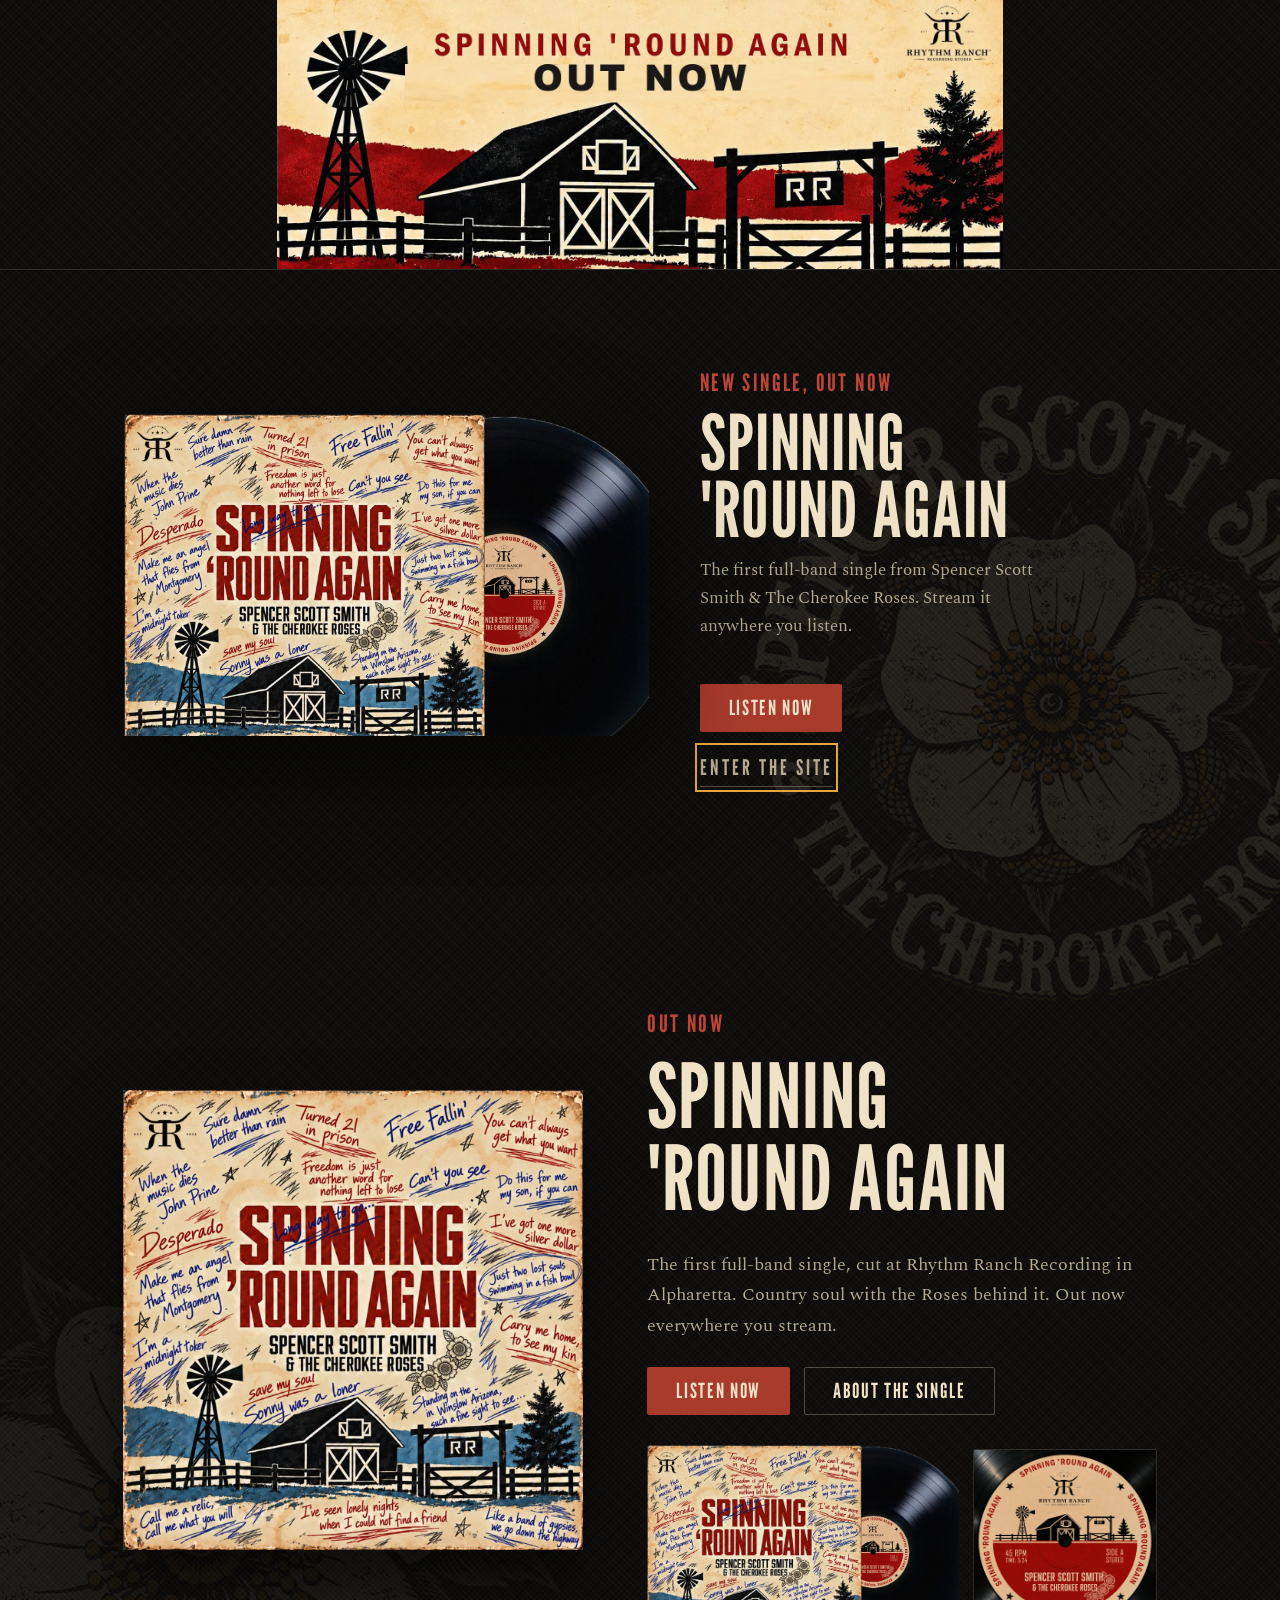
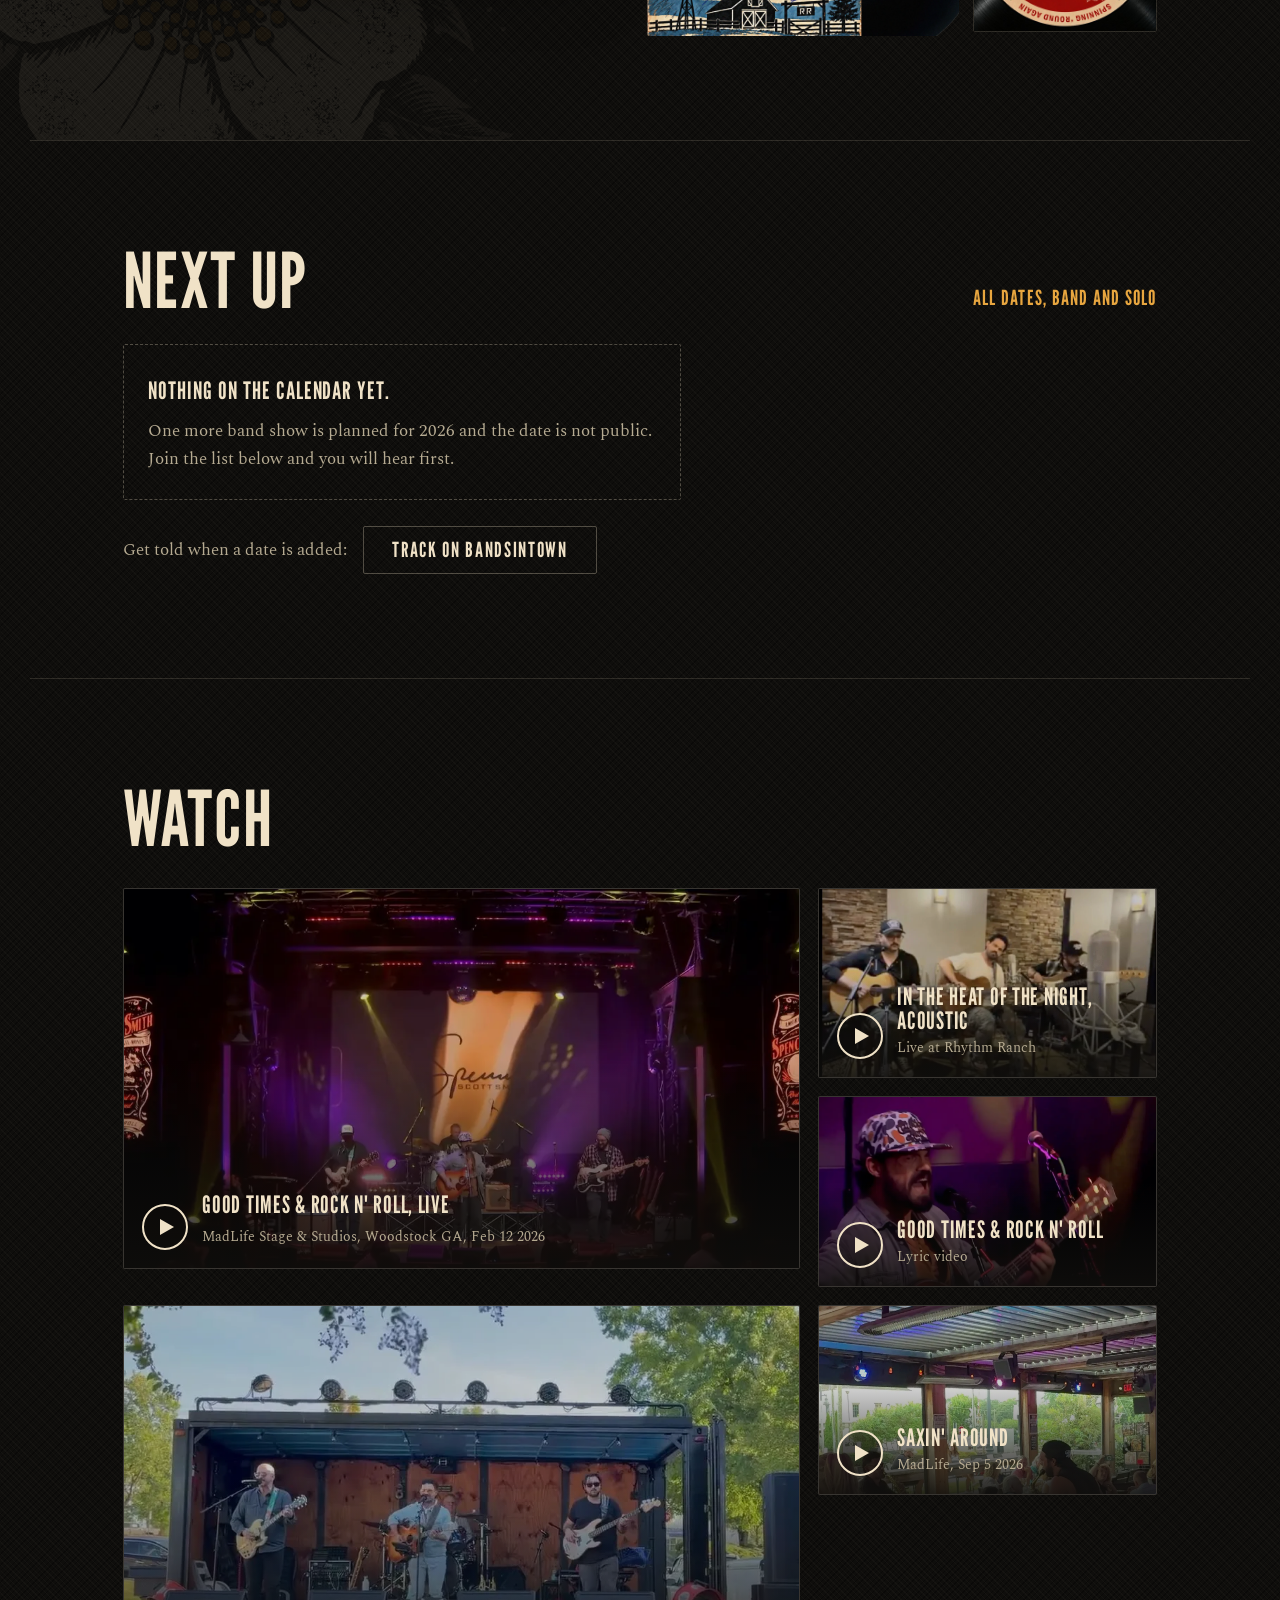
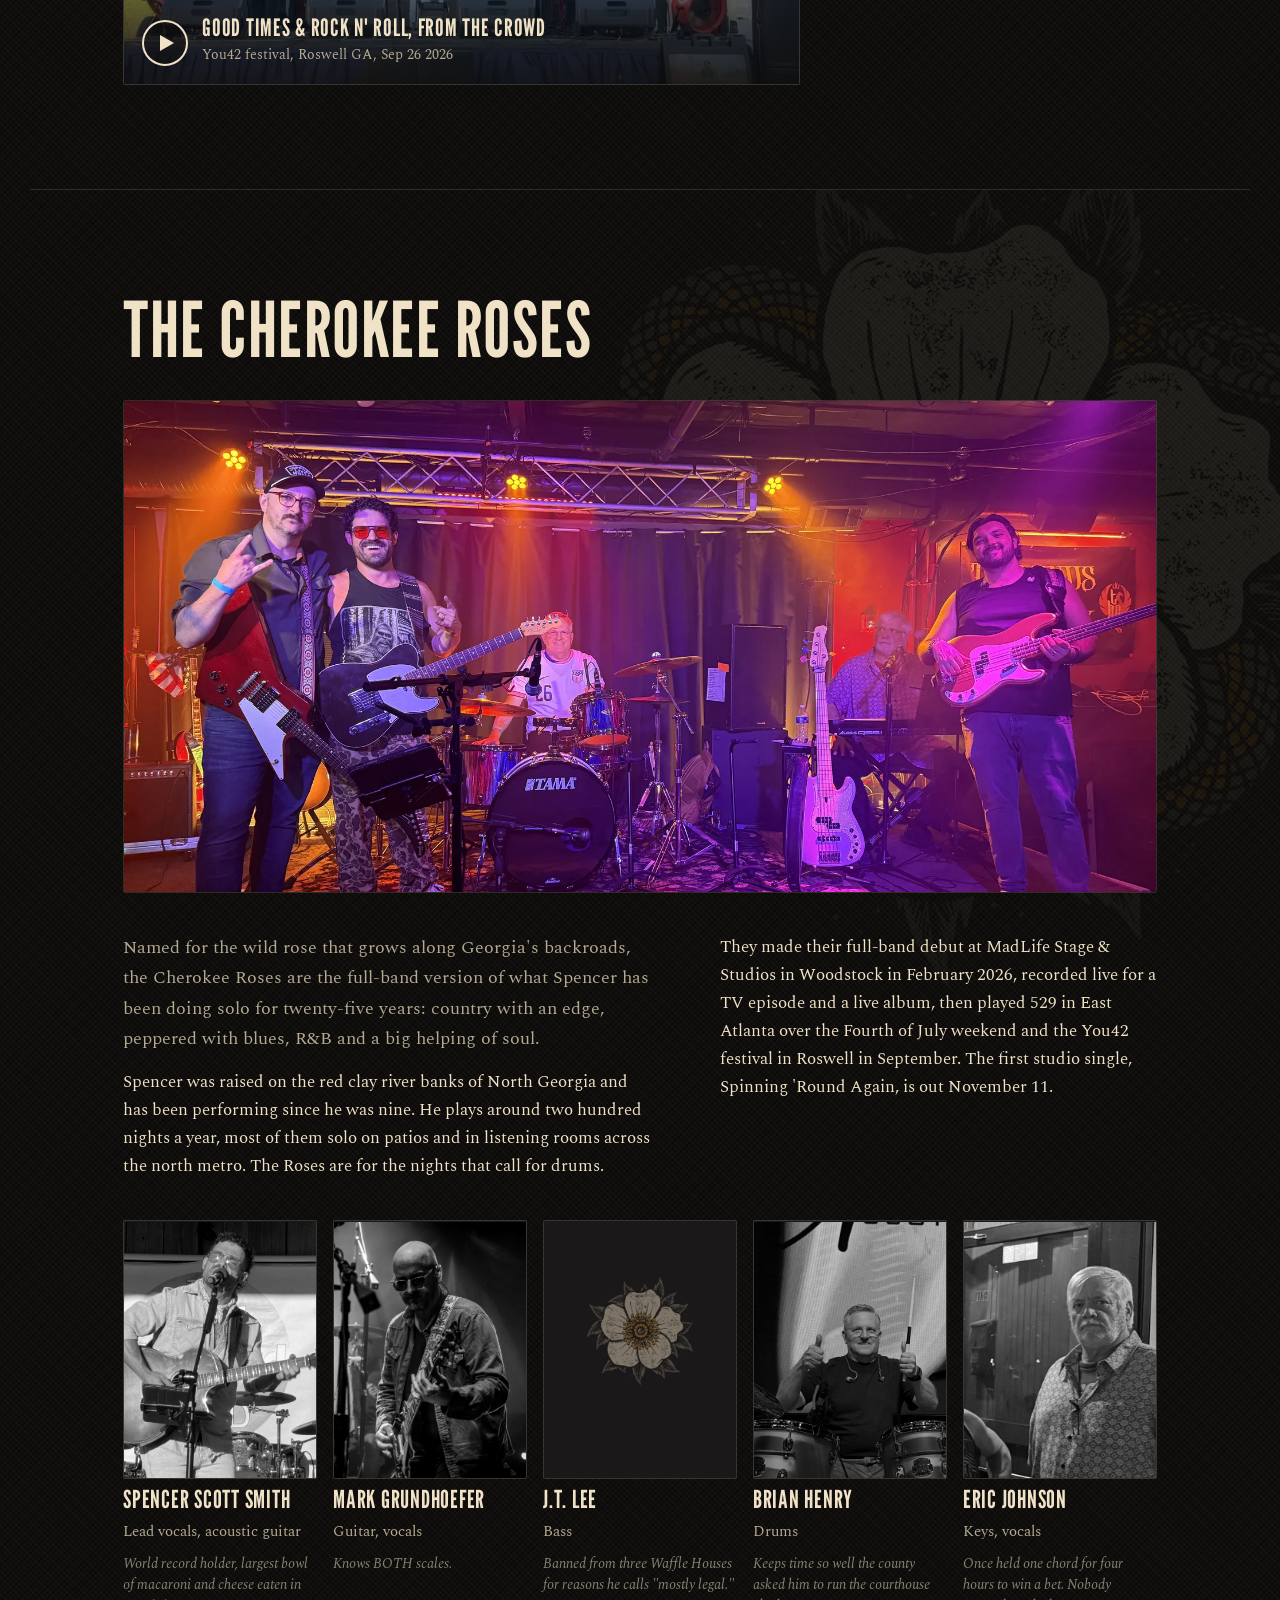
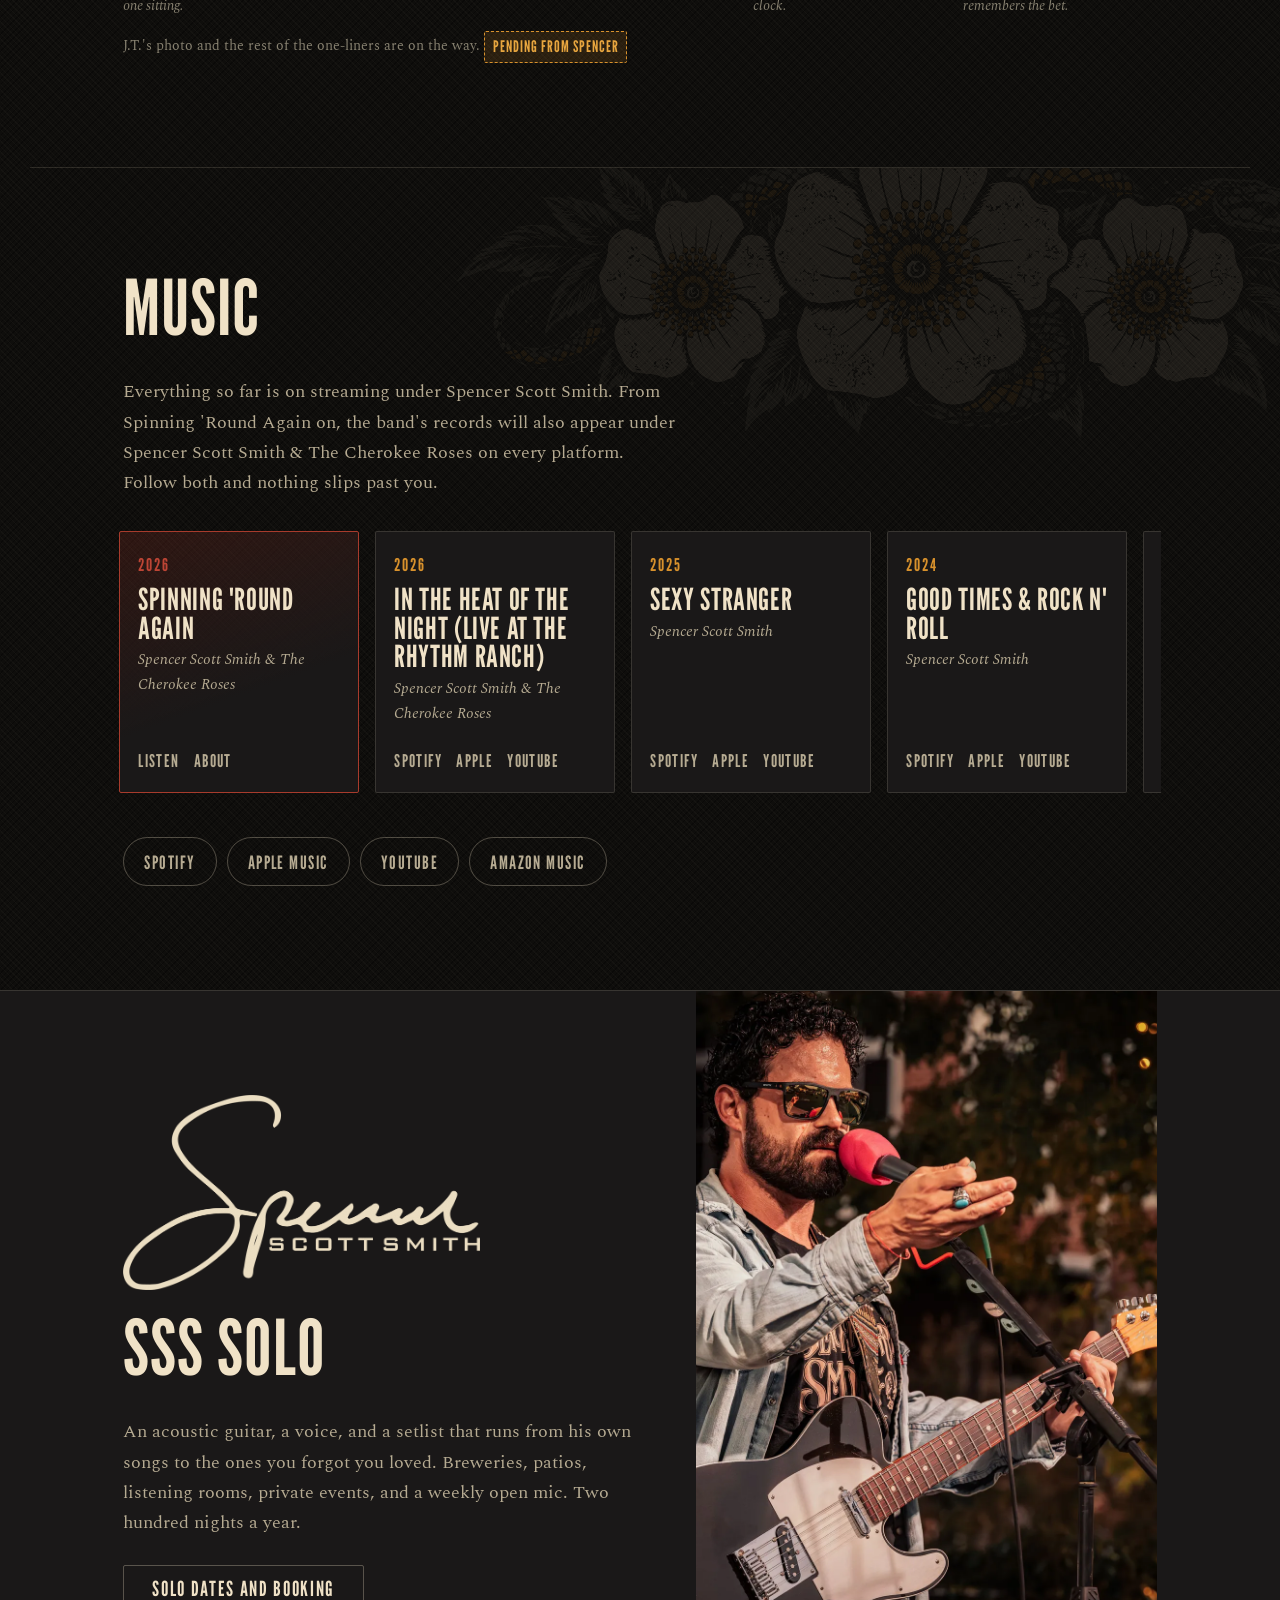
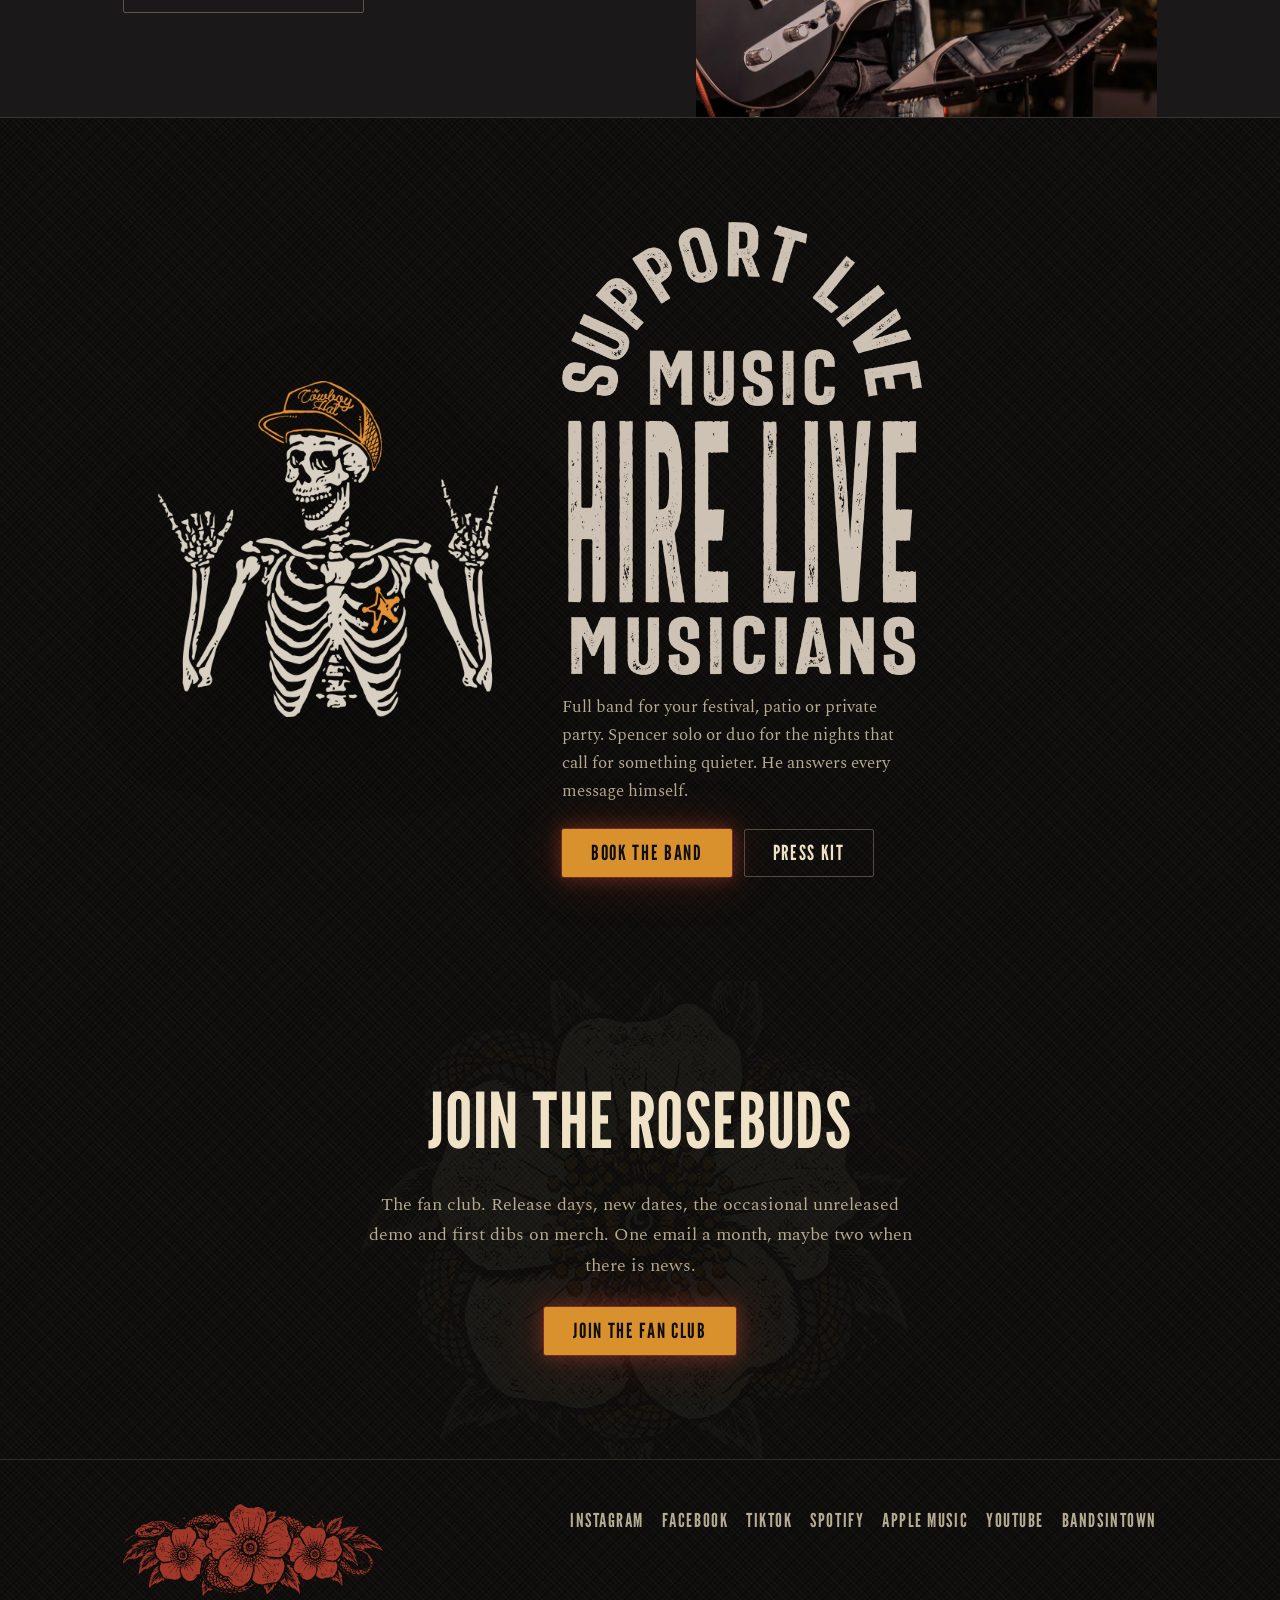
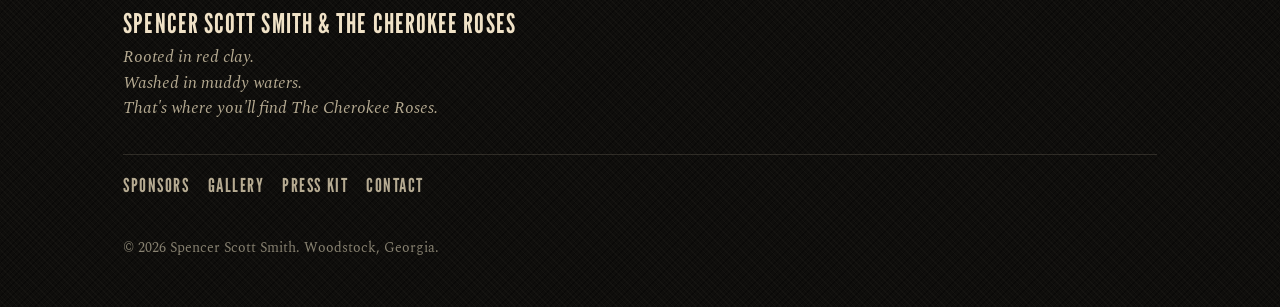
==== index.html @ da5a69d8 "Footer: tagline no longer wraps mid-phrase; red snake cluster graphic (gold version kept alongside)" ====
<!DOCTYPE html>
<html lang="en">
<head>
<meta charset="utf-8">
<meta name="viewport" content="width=device-width, initial-scale=1">
<title>Spencer Scott Smith &amp; The Cherokee Roses | Woodstock, Georgia Americana band</title>
<meta name="description" content="Spencer Scott Smith & The Cherokee Roses: original Americana, country and rock n' roll out of Woodstock, Georgia. New single Spinning 'Round Again out November 11, 2026. Shows, music, band, booking.">
<link rel="canonical" href="https://spencerscottsmith.com/">
<meta property="og:type" content="website">
<meta property="og:title" content="Spencer Scott Smith & The Cherokee Roses">
<meta property="og:description" content="Rooted in red clay. Washed in muddy waters. That's where you'll find The Cherokee Roses. New single Spinning 'Round Again out November 11.">
<meta property="og:url" content="https://spencerscottsmith.com/">
<meta property="og:image" content="https://spencerscottsmith.com/assets/img/releases/og-spinning-round-again.jpg">
<meta name="twitter:card" content="summary_large_image">
<link rel="icon" href="/assets/img/brand/favicon-32.png?v=20261106a" sizes="32x32">
<link rel="apple-touch-icon" href="/assets/img/brand/apple-touch-icon.png?v=20261106a">
<link rel="preconnect" href="https://fonts.googleapis.com">
<link rel="preconnect" href="https://fonts.gstatic.com" crossorigin>
<link href="https://fonts.googleapis.com/css2?family=League+Gothic&family=Spectral:ital,wght@0,400;0,500;0,600;1,400;1,500&display=swap" rel="stylesheet">
<link rel="preload" as="image" href="/assets/img/brand/logotype.svg?v=20261106a">
<link rel="stylesheet" href="/assets/css/site.css?v=20261106a">
<script>
/* Splash shows once per session. Skip it for deep links, for ?nosplash, and for repeat views. */
(function(){try{var h=location.hash,q=location.search;if(h||/nosplash/.test(q)||sessionStorage.getItem('sss-splash')){document.documentElement.classList.add('no-splash')}else{document.documentElement.classList.add('splash-on')}}catch(e){document.documentElement.classList.add('no-splash')}})();
</script>
<script type="application/ld+json">
{
  "@context": "https://schema.org",
  "@type": "MusicGroup",
  "name": "Spencer Scott Smith & The Cherokee Roses",
  "alternateName": "The Cherokee Roses",
  "url": "https://spencerscottsmith.com/",
  "image": "https://spencerscottsmith.com/assets/img/photos/band-stage.jpg",
  "logo": "https://spencerscottsmith.com/assets/img/brand/badge.svg",
  "genre": ["Americana", "Country", "Rock"],
  "foundingLocation": { "@type": "Place", "name": "Woodstock, Georgia" },
  "member": [
    { "@type": "Person", "name": "Spencer Scott Smith", "roleName": "Lead vocals, guitar" },
    { "@type": "Person", "name": "Mark Grundhoefer", "roleName": "Guitar" },
    { "@type": "Person", "name": "J.T. Lee", "roleName": "Bass" },
    { "@type": "Person", "name": "Brian Henry", "roleName": "Drums" },
    { "@type": "Person", "name": "Eric Johnson", "roleName": "Keys, vocals" }
  ],
  "sameAs": [
    "https://open.spotify.com/artist/5Wp9gpcf5KGO6pVcpgvgLW",
    "https://music.apple.com/us/artist/spencer-scott-smith/1671007034",
    "https://www.youtube.com/@spencerscottsmithmusic",
    "https://www.instagram.com/spencerscottsmith_music/",
    "https://www.facebook.com/spencerscottsmithmusic",
    "https://www.tiktok.com/@spencerscottsmith",
    "https://www.bandsintown.com/a/15673501-spencer-scott-smith"
  ]
}
</script>
</head>
<body>
<a class="skip" href="#main">Skip to content</a>

<div id="splash" role="dialog" aria-modal="true" aria-labelledby="splash-title">
  <picture class="presave-only">
    <source srcset="/assets/img/releases/spinning-round-again-banner.webp" type="image/webp">
    <img class="top" src="/assets/img/releases/spinning-round-again-banner.jpg" alt="Spinning 'Round Again. Pre-save, out 11.11." width="1702" height="630" fetchpriority="high">
  </picture>
  <picture class="released-only">
    <source srcset="/assets/img/releases/spinning-round-again-banner-out.webp" type="image/webp">
    <img class="top" src="/assets/img/releases/spinning-round-again-banner-out.jpg" alt="Spinning 'Round Again. Out now." width="1702" height="630" loading="lazy">
  </picture>
  <div class="in">
    <div class="cover">
      <picture><source srcset="/assets/img/releases/sleeve-record.webp" type="image/webp"><img src="/assets/img/releases/sleeve-record.png" alt="The Spinning 'Round Again sleeve with the 45 sliding out of it" width="1200" height="736" fetchpriority="high"></picture>
    </div>
    <div>
      <div class="when" data-when>New single, out November 11</div>
      <h1 id="splash-title">Spinning 'Round Again</h1>
      <p>The first full-band single from Spencer Scott Smith &amp; The Cherokee Roses. <span class="presave-only">Pre-save it and it lands in your library the morning it drops.</span><span class="released-only">Stream it anywhere you listen.</span></p>
      <div class="count num" data-count aria-live="polite"></div>
      <div class="ctas">
        <a class="btn btn-brick" data-presave href="https://distrokid.com/hyperfollow/spencerscottsmith/spinning-round-again" target="_blank" rel="noopener">Pre-save the single</a>
      </div>
      <button class="enter" type="button" data-enter>Enter the site</button>
    </div>
  </div>
</div>

<div class="edge t" aria-hidden="true"></div><div class="edge b" aria-hidden="true"></div><div class="edge l" aria-hidden="true"></div><div class="edge r" aria-hidden="true"></div>

<nav class="nav" id="nav" aria-label="Main">
  <a class="brand" href="/"><img src="/assets/img/brand/badge.png?v=20261106a" alt="" width="1281" height="1274"><span>SSS &amp; The Cherokee Roses</span></a>
  <div class="links" id="menu">
    <ul>
      <li><a href="/#single">Single</a></li>
      <li><a href="/shows.html">Shows</a></li>
      <li><a href="/#roses">The Roses</a></li>
      <li><a href="/#music">Music</a></li>
      <li><a href="/gallery.html">Gallery</a></li>
      <li><a href="/solo.html">SSS Solo</a></li>
      <li><a href="/epk.html">Press kit</a></li>
    </ul>
    <a class="btn btn-primary book" href="/contact.html">Book the band</a>
  </div>
  <button class="menu-btn" aria-expanded="false" aria-controls="menu">Menu</button>
</nav>

<main id="main">
<div id="nav-sentinel" style="position:absolute;top:0;height:1px;width:1px"></div>

<header class="hero">
  <div class="media" aria-hidden="true">
    <video muted loop playsinline autoplay preload="metadata" poster="/assets/img/live/hero-poster.jpg">
      <source src="/assets/video/hero-loop.webm" type="video/webm">
      <source src="/assets/video/hero-loop.mp4" type="video/mp4">
    </video>
    <picture>
      <source srcset="/assets/img/live/hero-poster.webp" type="image/webp">
      <img src="/assets/img/live/hero-poster.jpg" alt="" width="1280" height="602" style="position:absolute;inset:0;z-index:-1">
    </picture>
  </div>
  <div class="scrim"></div>
  <div class="wrap">
    <h1 class="in d1"><img src="/assets/img/brand/logotype.svg?v=20261106a" alt="Spencer Scott Smith & The Cherokee Roses" width="1280" height="712" fetchpriority="high"></h1>
    <p class="tag in d2">Rooted in red clay.<br>Washed in muddy waters.<br>That's where you'll find The Cherokee Roses.</p>
    <div class="ctas in d3">
      <a class="btn btn-primary" href="/spinning-round-again.html"><span class="presave-only">Spinning 'Round Again, out Nov 11</span><span class="released-only">Spinning 'Round Again, out now</span></a>
      <a class="btn btn-ghost on-photo" href="/shows.html">Shows</a>
    </div>
  </div>
</header>

<section id="single">
  <div class="wrap release">
    <div class="art">
      <picture><source srcset="/assets/img/releases/spinning-round-again.webp" type="image/webp"><img src="/assets/img/releases/spinning-round-again.jpg" alt="Spinning 'Round Again single cover: the title in red block letters over handwritten lyric fragments, a barn, a windmill and a ranch gate marked RR" width="1200" height="1200" loading="lazy"></picture>
    </div>
    <div>
      <div class="when"><span class="presave-only">Out Wednesday, November 11, 2026</span><span class="released-only">Out now</span></div>
      <h2>Spinning 'Round Again</h2>
      <p class="lede">The first full-band single, cut at Rhythm Ranch Recording in Alpharetta. Country soul with the Roses behind it. <span class="presave-only">Pre-save it and it lands in your library the morning it drops.</span><span class="released-only">Out now everywhere you stream.</span></p>
      <div class="ctas">
        <a class="btn btn-brick" data-presave href="https://distrokid.com/hyperfollow/spencerscottsmith/spinning-round-again" target="_blank" rel="noopener">Pre-save on Spotify and Apple</a>
        <a class="btn btn-ghost" href="/spinning-round-again.html">About the single</a>
      </div>
      <div class="side">
        <picture><source srcset="/assets/img/releases/sleeve-record.webp" type="image/webp"><img src="/assets/img/releases/sleeve-record.png" alt="The sleeve with the 45 sliding out" width="1200" height="736" loading="lazy"></picture>
        <img class="label" src="/assets/img/releases/spinning-round-again-label.jpg" alt="The 45 label: Rhythm Ranch Recording, 45 RPM, side A, 5:24" width="800" height="800" loading="lazy">
      </div>
    </div>
  </div>
</section>

<div class="rule"></div>

<section id="shows">
  <div class="wrap">
    <div class="shows-head">
      <h2>Next up</h2>
      <a class="btn-link" href="/shows.html">All dates, band and solo</a>
    </div>
    <div data-shows="upcoming" data-filter="band" data-limit="4"></div>
    <div class="follow">
      <span class="lbl">Get told when a date is added:</span>
      <a class="btn btn-ghost" href="https://www.bandsintown.com/a/15673501-spencer-scott-smith" target="_blank" rel="noopener">Track on Bandsintown</a>
    </div>
  </div>
</section>

<div class="rule"></div>

<section id="watch">
  <div class="wrap">
    <h2>Watch</h2>
    <div class="watch">
      <a class="vid" href="https://www.instagram.com/reel/DYSPUouu46z/" target="_blank" rel="noopener">
        <picture><source srcset="/assets/img/live/live-170.webp" type="image/webp"><img src="/assets/img/live/live-170.jpg" alt="The band on stage at MadLife, Woodstock" width="1200" height="564" loading="lazy"></picture>
        <span class="play"><span class="tri" aria-hidden="true"></span><span><span class="t">Good Times &amp; Rock n' Roll, live</span><span class="s">MadLife Stage &amp; Studios, Woodstock GA, Feb 12 2026</span></span></span>
      </a>
      <div class="side">
        <div class="vid" data-yt="Ym08TnbS5fs">
          <picture><source srcset="/assets/img/live/ithotn-studio.webp" type="image/webp"><img src="/assets/img/live/ithotn-studio.jpg" alt="Three of the Roses seated with acoustic guitars and a bass in the Rhythm Ranch live room" width="1200" height="675" loading="lazy"></picture>
          <button class="play" type="button"><span class="tri" aria-hidden="true"></span><span><span class="t">In the Heat of the Night, acoustic</span><span class="s">Live at Rhythm Ranch</span></span></button>
        </div>
        <div class="vid" data-yt="BZjVASuPJjE">
          <picture><source srcset="/assets/img/live/live-240.webp" type="image/webp"><img src="/assets/img/live/live-240.jpg" alt="Stage lit in blue with the band playing" width="1200" height="564" loading="lazy"></picture>
          <button class="play" type="button"><span class="tri" aria-hidden="true"></span><span><span class="t">Good Times &amp; Rock n' Roll</span><span class="s">Lyric video</span></span></button>
        </div>
      </div>
    </div>
    <div class="watch-row">
      <div class="vid" data-src="/assets/video/good-times-clip.mp4">
        <picture><source srcset="/assets/img/live/good-times-clip.webp" type="image/webp"><img src="/assets/img/live/good-times-clip.jpg" alt="The band on an outdoor stage, shot from the crowd" width="960" height="540" loading="lazy"></picture>
        <button class="play" type="button"><span class="tri" aria-hidden="true"></span><span><span class="t">Good Times &amp; Rock n' Roll, from the crowd</span><span class="s">You42 festival, Roswell GA, Sep 26 2026</span></span></button>
      </div>
      <div class="vid tall" data-src="/assets/video/saxin-around.mp4">
        <picture><source srcset="/assets/img/live/saxin-around.webp" type="image/webp"><img src="/assets/img/live/saxin-around.jpg" alt="Two sax players sitting in with the band under a neon sign" width="1280" height="2276" loading="lazy"></picture>
        <button class="play" type="button"><span class="tri" aria-hidden="true"></span><span><span class="t">Saxin' around</span><span class="s">MadLife, Sep 5 2026</span></span></button>
      </div>
    </div>
  </div>
</section>

<div class="rule"></div>

<section id="roses">
  <div class="wrap">
    <h2>The Cherokee Roses</h2>
    <div class="band-photo">
      <picture><source srcset="/assets/img/photos/band-stage.webp" type="image/webp"><img src="/assets/img/photos/band-stage.jpg" alt="The Cherokee Roses lined up on stage under red and purple light, guitars up" width="1800" height="1350" loading="lazy"></picture>
    </div>
    <div class="band-cols">
      <div>
        <p class="lede">Named for the wild rose that grows along Georgia's backroads, the Cherokee Roses are the full-band version of what Spencer has been doing solo for twenty-five years: country with an edge, peppered with blues, R&amp;B and a big helping of soul.</p>
        <p>Spencer was raised on the red clay river banks of North Georgia and has been performing since he was nine. He plays around two hundred nights a year, most of them solo on patios and in listening rooms across the north metro. The Roses are for the nights that call for drums.</p>
      </div>
      <div>
        <p>They made their full-band debut at MadLife Stage &amp; Studios in Woodstock in February 2026, recorded live for a TV episode and a live album, then played 529 in East Atlanta over the Fourth of July weekend and the You42 festival in Roswell in September. The first studio single, Spinning 'Round Again, is out November 11.</p>
      </div>
    </div>
    <ul class="members" aria-label="Band members">
      <li><div class="ph"><picture><source srcset="/assets/img/photos/spencer-stage.webp" type="image/webp"><img src="/assets/img/photos/spencer-stage.jpg" alt="Spencer Scott Smith on a patio stage with his acoustic" width="1000" height="1333" loading="lazy"></picture></div><span class="n">Spencer Scott Smith</span><span class="r">Lead vocals, acoustic guitar</span><span class="b">World record holder, largest bowl of macaroni and cheese eaten in one sitting.</span></li>
      <li><div class="ph"><picture><source srcset="/assets/img/photos/mark-grundhoefer.webp" type="image/webp"><img src="/assets/img/photos/mark-grundhoefer.jpg" alt="Mark Grundhoefer on guitar under blue stage light" width="1000" height="1333" loading="lazy"></picture></div><span class="n">Mark Grundhoefer</span><span class="r">Guitar, vocals</span><span class="b">Knows BOTH scales.</span></li>
      <li><div class="ph soon"><img src="/assets/img/brand/rose.png?v=20261106a" alt="" width="1076" height="1080" loading="lazy"></div><span class="n">J.T. Lee</span><span class="r">Bass</span><span class="b">Banned from three Waffle Houses for reasons he calls "mostly legal."</span></li>
      <li><div class="ph"><picture><source srcset="/assets/img/photos/brian-henry.webp" type="image/webp"><img src="/assets/img/photos/brian-henry.jpg" alt="Brian Henry behind the drum kit, thumbs up" width="1000" height="1333" loading="lazy"></picture></div><span class="n">Brian Henry</span><span class="r">Drums</span><span class="b">Keeps time so well the county asked him to run the courthouse clock.</span></li>
      <li><div class="ph"><picture><source srcset="/assets/img/photos/eric-johnson.webp" type="image/webp"><img src="/assets/img/photos/eric-johnson.jpg" alt="Eric Johnson outside 529" width="1000" height="1333" loading="lazy"></picture></div><span class="n">Eric Johnson</span><span class="r">Keys, vocals</span><span class="b">Once held one chord for four hours to win a bet. Nobody remembers the bet.</span></li>
    </ul>
    <p class="hint" style="margin-top:14px">J.T.'s photo and the rest of the one-liners are on the way. <span class="todo">Pending from Spencer</span></p>
  </div>
</section>

<div class="rule"></div>

<section id="music">
  <div class="wrap">
    <h2>Music</h2>
    <p class="lede">Everything so far is on streaming under Spencer Scott Smith. From Spinning 'Round Again on, the band's records will also appear under Spencer Scott Smith &amp; The Cherokee Roses on every platform. Follow both and nothing slips past you.</p>
    <div class="strip" data-catalog style="margin-top:28px"></div>
    <div class="services" aria-label="Streaming services">
      <a href="https://open.spotify.com/artist/5Wp9gpcf5KGO6pVcpgvgLW" target="_blank" rel="noopener">Spotify</a>
      <a href="https://music.apple.com/us/artist/spencer-scott-smith/1671007034" target="_blank" rel="noopener">Apple Music</a>
      <a href="https://www.youtube.com/@spencerscottsmithmusic" target="_blank" rel="noopener">YouTube</a>
      <a href="https://music.amazon.com/artists/B0BVDNSFR7" target="_blank" rel="noopener">Amazon Music</a>
    </div>
  </div>
</section>

<section class="solo-door">
  <div class="wrap">
    <div class="copy">
      <img class="sig" src="/assets/img/brand/solo-signature.png?v=20261103b" alt="Spencer Scott Smith, signature logo" width="1600" height="875" loading="lazy">
      <h2>SSS Solo</h2>
      <p class="lede">An acoustic guitar, a voice, and a setlist that runs from his own songs to the ones you forgot you loved. Breweries, patios, listening rooms, private events, and a weekly open mic. Two hundred nights a year.</p>
      <div class="ctas" style="margin-top:26px"><a class="btn btn-ghost" href="/solo.html">Solo dates and booking</a></div>
    </div>
    <div class="portrait">
      <picture><source srcset="/assets/img/photos/spencer-tele.webp" type="image/webp"><img src="/assets/img/photos/spencer-tele.jpg" alt="Spencer Scott Smith singing outdoors with a Telecaster, sunglasses on, string lights behind him" width="1600" height="1500" loading="lazy"></picture>
    </div>
  </div>
</section>

<section class="hire" id="hire">
  <div class="wrap">
    <div class="skel"><img src="/assets/img/brand/skeleton.png" alt="The band's skeleton mascot in a trucker cap, throwing the horns" width="900" height="890" loading="lazy"></div>
    <div class="slogan">
      <img src="/assets/img/brand/hire-live.png" alt="Support live music. Hire live musicians." width="1200" height="1510" loading="lazy">
      <p>Full band for your festival, patio or private party. Spencer solo or duo for the nights that call for something quieter. He answers every message himself.</p>
      <div class="ctas">
        <a class="btn btn-primary" href="/contact.html">Book the band</a>
        <a class="btn btn-ghost" href="/epk.html">Press kit</a>
      </div>
    </div>
  </div>
</section>

<section id="join" class="join">
  <div class="wrap">
    <div class="inner">
      <h2>Join the Rosebuds</h2>
      <p class="lede" style="margin:0 auto">The fan club. Release days, new dates, the occasional unreleased demo and first dibs on merch. One email a month, maybe two when there is news.</p>
      <div class="ctas" style="display:flex;justify-content:center;margin-top:26px">
        <a class="btn btn-primary" href="https://efca0568.sibforms.com/v2/serve/[base64]" target="_blank" rel="noopener">Join the fan club</a>
      </div>
    </div>
  </div>
</section>
</main>

<footer>
  <div class="wrap">
    <div>
      <img class="cluster" src="/assets/img/brand/cluster-snake-red.png" alt="" width="1683" height="596" loading="lazy">
      <div class="fb">Spencer Scott Smith &amp; The Cherokee Roses</div>
      <div class="ft">Rooted in red clay.<br>Washed in muddy waters.<br>That's where you'll find The Cherokee Roses.</div>
    </div>
    <ul aria-label="Social links">
      <li><a href="https://www.instagram.com/spencerscottsmith_music/" target="_blank" rel="noopener">Instagram</a></li>
      <li><a href="https://www.facebook.com/spencerscottsmithmusic" target="_blank" rel="noopener">Facebook</a></li>
      <li><a href="https://www.tiktok.com/@spencerscottsmith" target="_blank" rel="noopener">TikTok</a></li>
      <li><a href="https://open.spotify.com/artist/5Wp9gpcf5KGO6pVcpgvgLW" target="_blank" rel="noopener">Spotify</a></li>
      <li><a href="https://music.apple.com/us/artist/spencer-scott-smith/1671007034" target="_blank" rel="noopener">Apple Music</a></li>
      <li><a href="https://www.youtube.com/@spencerscottsmithmusic" target="_blank" rel="noopener">YouTube</a></li>
      <li><a href="https://www.bandsintown.com/a/15673501-spencer-scott-smith" target="_blank" rel="noopener">Bandsintown</a></li>
    </ul>
    <ul aria-label="More" style="margin-top:10px"><li><a href="/sponsors.html">Sponsors</a></li><li><a href="/gallery.html">Gallery</a></li><li><a href="/epk.html">Press kit</a></li><li><a href="/contact.html">Contact</a></li></ul>
    <small>© 2026 Spencer Scott Smith. Woodstock, Georgia.</small>
  </div>
</footer>
<div class="poc" role="note">Fifth pass, November 2026. J.T.'s photo and three one-liners still to come.</div>
<script src="/assets/js/site.js?v=20261106a" defer></script>
</body>
</html>
---- assets/css/site.css ----
/* Spencer Scott Smith & The Cherokee Roses
   Design tokens come from the November 2026 logo kit: black ground, bone
   petals, burnt-mustard stamens, lichen grey leaves, brick red for the
   single. Mustard is the interactive accent everywhere; brick is reserved
   for the release moment. Display face is League Gothic (condensed wood
   type, close to the single cover); body is Spectral. */

:root{
  --ink:#0f0e0c;
  --ink-2:#1a1818;
  --ink-3:#211e19;
  --bone:#f0e2c7;
  --bone-2:#b6ab92;
  --bone-3:#888271;
  --mustard:#d8912c;
  --mustard-2:#e8a63f;
  --brick:#a83b2c;
  --brick-2:#bd4535;
  --line:rgba(236,223,195,.14);
  --line-2:rgba(236,223,195,.3);
  --radius:2px;
  --maxw:1220px;
  --gutter:clamp(18px,4vw,44px);
  --display:'League Gothic','Impact','Arial Narrow',sans-serif;
  --body:'Spectral','Georgia',serif;
  --sect:clamp(4rem,9vw,6.5rem);
  --edge:clamp(34px,7vw,118px);
  --edge-h:clamp(26px,4.5vw,72px);
}

*{box-sizing:border-box;margin:0;padding:0}
html{scroll-behavior:smooth;-webkit-text-size-adjust:100%}
html.splash-on{overflow:hidden}
body{
  background-color:var(--ink);color:var(--bone);
  /* cotton twill: two fine diagonal weaves over the ink */
  background-image:
    repeating-linear-gradient(45deg,rgba(236,223,195,.028) 0 1px,transparent 1px 4px),
    repeating-linear-gradient(-45deg,rgba(0,0,0,.35) 0 1px,transparent 1px 4px);
  font-family:var(--body);font-size:1.0625rem;line-height:1.65;
  -webkit-font-smoothing:antialiased;overflow-x:hidden;
}
img,video{display:block;max-width:100%;height:auto}
a{color:inherit;text-decoration:none}
a:focus-visible,button:focus-visible,input:focus-visible,textarea:focus-visible,select:focus-visible{
  outline:2px solid var(--mustard-2);outline-offset:3px;
}
::selection{background:var(--mustard);color:var(--ink)}
.skip{position:absolute;left:-999px;top:8px;background:var(--mustard);color:var(--ink);padding:10px 14px;z-index:9800;border-radius:var(--radius);font-family:var(--display);font-size:1.1rem;text-transform:uppercase;letter-spacing:.06em}
.skip:focus{left:8px}

/* grain: fixed, non-interactive */
body::after{
  content:"";position:fixed;inset:0;pointer-events:none;z-index:9000;opacity:.05;
  background-image:url("data:image/svg+xml,%3Csvg xmlns='http://www.w3.org/2000/svg' width='180' height='180'%3E%3Cfilter id='n'%3E%3CfeTurbulence type='fractalNoise' baseFrequency='.85' numOctaves='2'/%3E%3C/filter%3E%3Crect width='100%25' height='100%25' filter='url(%23n)'/%3E%3C/svg%3E");
}

/* bandanna edges: the cream border art of the black bandanna runs down both
   sides, across the top (over the menu bar) and along the bottom of the viewport.
   The inner side of each band fades out instead of cutting off. Fixed, non-interactive. */
.edge{position:fixed;pointer-events:none;z-index:8990;opacity:.36}
.edge.l,.edge.r{top:0;bottom:0;width:var(--edge);
  background:url(/assets/img/brand/bandanna-edge.png) left top/100% auto repeat-y;
  -webkit-mask-image:linear-gradient(to right,#000 45%,transparent);mask-image:linear-gradient(to right,#000 45%,transparent)}
.edge.l{left:0}
.edge.r{right:0;transform:scaleX(-1)}
.edge.t,.edge.b{left:0;right:0;height:var(--edge-h);
  background:url(/assets/img/brand/bandanna-edge-h.png) left top/auto 100% repeat-x;
  -webkit-mask-image:linear-gradient(to bottom,#000 45%,transparent);mask-image:linear-gradient(to bottom,#000 45%,transparent)}
.edge.t{top:0;opacity:.26}
.edge.b{bottom:0;transform:scaleY(-1)}

.wrap{max-width:var(--maxw);margin:0 auto;padding:0 calc(var(--gutter) + var(--edge)*.55)}
section{padding:var(--sect) 0}
.rule{height:1px;background:var(--line);max-width:var(--maxw);margin:0 auto}

/* type */
h1,h2,h3{font-family:var(--display);font-weight:400;line-height:.92;text-wrap:balance;text-transform:uppercase;letter-spacing:.012em}
h2{font-size:clamp(2.8rem,6vw,4.8rem);margin-bottom:.45em}
h3{font-size:clamp(1.6rem,2.6vw,2.1rem);letter-spacing:.02em}
p{text-wrap:pretty}
.lede{font-size:1.15rem;color:var(--bone-2);max-width:62ch}
.muted{color:var(--bone-2)}
.small{font-size:.92rem}
.num{font-variant-numeric:tabular-nums}
.kicker{font-family:var(--display);font-size:1.3rem;text-transform:uppercase;letter-spacing:.14em;color:var(--mustard)}

/* release state: html.released flips pre-save copy and art to out-now */
.released-only{display:none}
html.released .released-only{display:revert}
html.released .presave-only{display:none}

/* buttons */
.btn{
  display:inline-flex;align-items:center;justify-content:center;gap:10px;min-height:48px;
  padding:12px 28px 11px;border-radius:var(--radius);border:1px solid transparent;
  font-family:var(--display);font-size:1.3rem;letter-spacing:.08em;text-transform:uppercase;line-height:1;
  cursor:pointer;transition:background .2s,border-color .2s,color .2s,transform .12s;white-space:nowrap;
}
.btn:active{transform:translateY(1px)}
.btn-primary{background:var(--mustard);color:var(--ink);position:relative;isolation:isolate;
  box-shadow:0 0 0 1px rgba(168,59,44,.5),0 0 18px 2px rgba(168,59,44,.45),0 0 44px 6px rgba(168,59,44,.22);
  transition:background .2s,box-shadow .25s,transform .12s}
.btn-primary::after{content:"";position:absolute;left:8%;right:8%;top:50%;height:2px;transform:translateY(-50%);
  background:linear-gradient(90deg,transparent,var(--brick-2) 30%,var(--brick-2) 70%,transparent);
  opacity:0;filter:blur(1px);transition:opacity .25s;pointer-events:none;mix-blend-mode:multiply}
.btn-primary:hover{background:var(--mustard-2);box-shadow:0 0 0 1px rgba(168,59,44,.8),0 0 26px 4px rgba(189,69,53,.7),0 0 70px 10px rgba(168,59,44,.35)}
.btn-primary:hover::after{opacity:.75}
.btn-brick{background:var(--brick);color:var(--bone)}
.btn-brick:hover{background:var(--brick-2)}
.btn-ghost{border-color:var(--line-2);color:var(--bone)}
.btn-ghost:hover{border-color:var(--bone);background:rgba(236,223,195,.07)}
.btn-ghost.on-photo{background:rgba(15,14,12,.55);border-color:var(--bone-2)}
.btn-link{font-family:var(--display);font-size:1.3rem;letter-spacing:.06em;text-transform:uppercase;color:var(--mustard-2);border-bottom:1px solid transparent;transition:border-color .2s}
.btn-link:hover{border-color:var(--mustard-2)}

/* nav: badge at left, links spread across the top, booking at right */
.nav{
  position:fixed;top:0;left:0;right:0;z-index:1000;height:72px;
  display:flex;align-items:center;gap:28px;
  padding:0 calc(var(--gutter) + var(--edge)*.55);
  background:linear-gradient(to bottom,rgba(15,14,12,.9),rgba(15,14,12,0));
  transition:background .3s,box-shadow .3s;
}
.nav.solid{background:rgba(15,14,12,.96);box-shadow:0 1px 0 var(--line)}
.nav .brand{display:flex;align-items:center;gap:12px;font-family:var(--display);font-size:1.5rem;letter-spacing:.06em;text-transform:uppercase;color:var(--bone);white-space:nowrap;line-height:1}
.nav .brand img{width:46px;height:46px}
.nav .brand span{padding-top:3px;text-shadow:0 1px 3px rgba(0,0,0,.9)}
.nav .brand img{filter:drop-shadow(0 0 6px rgba(15,14,12,.9))}
.nav .links{display:flex;align-items:center;flex:1;gap:22px;min-width:0}
.nav ul{display:flex;flex:1;justify-content:space-evenly;list-style:none;align-items:center;gap:8px}
.nav ul a{font-family:var(--display);font-size:1.3rem;letter-spacing:.08em;text-transform:uppercase;white-space:nowrap;color:var(--bone);
  padding:9px 14px 7px;line-height:1;border-radius:var(--radius);
  background:rgba(15,14,12,.72);border:1px solid rgba(240,226,199,.14);
  box-shadow:0 0 0 6px rgba(15,14,12,.35);
  transition:background .2s,border-color .2s,color .2s}
.nav ul a:hover,.nav ul a[aria-current="page"]{border-color:var(--mustard);color:var(--mustard-2);background:rgba(15,14,12,.92)}
.nav .book{min-height:42px;padding:9px 20px 8px;font-size:1.2rem}
.menu-btn{display:none;margin-left:auto;background:none;border:1px solid var(--line-2);color:var(--bone);min-width:44px;height:44px;padding:0 14px;border-radius:var(--radius);cursor:pointer;font-family:var(--display);font-size:1.2rem;letter-spacing:.1em;text-transform:uppercase}
@media(max-width:1000px){
  .nav .links{display:none}
  .nav .brand span{display:none}
  .menu-btn{display:inline-flex;align-items:center;justify-content:center}
  .nav.open{background:var(--ink)}
  .nav.open .links{display:flex;flex-direction:column;align-items:stretch;gap:0;position:absolute;top:72px;left:0;right:0;background:var(--ink);border-top:1px solid var(--line);padding:8px calc(var(--gutter) + var(--edge)*.55) 22px;box-shadow:0 20px 40px rgba(0,0,0,.5)}
  .nav.open ul{flex-direction:column;align-items:stretch;gap:0}
  .nav.open ul a{display:block;padding:15px 0;border:0;border-bottom:1px solid var(--line);border-radius:0;background:none;box-shadow:none;font-size:1.7rem}
  .nav.open .book{margin-top:18px;min-height:48px;font-size:1.3rem}
}
@media(max-width:1240px){.nav .brand span{display:none}}
@media(max-width:1000px){.nav .brand span{display:inline}}
@media(max-width:480px){.nav .brand span{display:none}}

/* splash: the single, before the site */
#splash{position:fixed;inset:0;z-index:9500;background:var(--ink);
  background-image:
    repeating-linear-gradient(45deg,rgba(236,223,195,.028) 0 1px,transparent 1px 4px),
    repeating-linear-gradient(-45deg,rgba(0,0,0,.35) 0 1px,transparent 1px 4px);
  display:flex;flex-direction:column;overflow:auto;isolation:isolate}
html.no-splash #splash{display:none}
#splash::after{content:"";position:fixed;right:-6vw;bottom:-8vw;width:min(58vw,620px);aspect-ratio:1;
  background:url(/assets/img/brand/badge.png) center/contain no-repeat;opacity:.09;pointer-events:none;z-index:-1}
#splash .top{display:block;width:100%;height:auto;max-height:30vh;object-fit:contain;object-position:center;border-bottom:1px solid var(--line)}
#splash .in{flex:1;display:grid;grid-template-columns:minmax(260px,1.15fr) minmax(260px,1fr);gap:clamp(20px,4vw,56px);align-items:center;max-width:1120px;width:100%;margin:0 auto;padding:clamp(16px,2.5vw,28px) clamp(18px,4vw,44px) clamp(32px,5vw,48px)}
#splash .cover img{width:100%;height:auto;filter:drop-shadow(0 30px 50px rgba(0,0,0,.65))}
#splash h1{font-size:clamp(3rem,6vw,4.8rem);line-height:.88}
#splash .when{font-family:var(--display);font-size:1.5rem;letter-spacing:.1em;text-transform:uppercase;color:var(--brick-2);margin:0 0 6px}
#splash p{color:var(--bone-2);max-width:40ch;margin-top:12px}
#splash .count{display:flex;gap:20px;margin-top:18px;font-family:var(--display)}
#splash .count .n{font-size:2.4rem;line-height:1}
#splash .count .l{font-size:1rem;letter-spacing:.1em;text-transform:uppercase;color:var(--bone-3);margin-top:4px}
#splash .ctas{display:flex;gap:12px;flex-wrap:wrap;margin-top:26px}
#splash .enter{display:block;margin-top:16px;font-family:var(--display);font-size:1.35rem;letter-spacing:.14em;text-transform:uppercase;color:var(--bone-2);background:none;border:0;cursor:pointer;padding:6px 0;border-bottom:1px solid var(--line-2)}
#splash .enter:hover{color:var(--bone);border-color:var(--bone)}
@media(max-width:760px){
  #splash .in{grid-template-columns:1fr;max-width:460px;gap:18px;padding-top:18px}
  #splash .cover{max-width:360px;margin:0 auto}
  #splash h1{font-size:3.2rem}
  #splash::after{width:70vw;right:-14vw;bottom:-10vw}
}

/* hero (home) */
.hero{
  position:relative;min-height:100dvh;display:flex;align-items:center;
  padding:110px 0 clamp(48px,8vh,88px);overflow:hidden;isolation:isolate;text-align:center;
}
.hero .wrap{width:100%;display:flex;flex-direction:column;align-items:center}
.hero .media{position:absolute;inset:0;z-index:-2}
.hero .media video,.hero .media img{width:100%;height:100%;object-fit:cover;object-position:center 35%}
.hero .scrim{
  position:absolute;inset:0;z-index:-1;
  background:
    radial-gradient(ellipse at center,rgba(15,14,12,.2),rgba(15,14,12,.72) 75%),
    linear-gradient(to top,rgba(15,14,12,.98) 0%,rgba(15,14,12,.5) 30%,rgba(15,14,12,.15) 60%,rgba(15,14,12,.55) 100%);
}
.hero h1{margin:0;line-height:0}
.hero h1 img{width:min(760px,84vw);height:auto;filter:drop-shadow(0 14px 34px rgba(0,0,0,.75))}
.hero .tag{font-style:italic;font-size:clamp(1.05rem,1.7vw,1.3rem);color:var(--bone);max-width:46ch;margin-top:20px;line-height:1.5;text-shadow:0 2px 12px rgba(0,0,0,.8)}
.hero .ctas{display:flex;gap:14px;flex-wrap:wrap;justify-content:center;margin-top:24px}
.hero .in{opacity:0;transform:translateY(14px);animation:rise .8s cubic-bezier(.2,.7,.2,1) forwards}
.hero .in.d1{animation-delay:.1s}.hero .in.d2{animation-delay:.3s}.hero .in.d3{animation-delay:.45s}
@keyframes rise{to{opacity:1;transform:none}}

/* page hero (inner pages) */
.phero{padding:150px 0 48px;border-bottom:1px solid var(--line)}
.phero h1{font-size:clamp(3.4rem,8vw,6.4rem)}
.phero .lede{margin-top:16px}

/* release feature */
.release{display:grid;grid-template-columns:minmax(260px,460px) 1fr;gap:clamp(28px,5vw,72px);align-items:center}
.art{
  aspect-ratio:1/1;border-radius:var(--radius);overflow:hidden;position:relative;
  background:var(--bone);display:grid;place-items:center;
  box-shadow:0 30px 60px rgba(0,0,0,.5);
}
.art img{width:100%;height:100%;object-fit:cover}
.banner{display:block;width:100%;height:auto;border-bottom:1px solid var(--line)}
.release .when{font-family:var(--display);font-size:1.5rem;letter-spacing:.1em;text-transform:uppercase;color:var(--brick-2);margin-bottom:10px}
.release h2{margin-bottom:.35em;font-size:clamp(3.2rem,7vw,6rem)}
.release .ctas{display:flex;gap:14px;flex-wrap:wrap;margin-top:26px}
.release .side{display:grid;grid-template-columns:1.7fr 1fr;gap:14px;margin-top:30px;max-width:520px;align-items:center}
.release .side img{border-radius:var(--radius)}
.release .side .label{border:1px solid var(--line);aspect-ratio:1;object-fit:cover}
@media(max-width:800px){.release{grid-template-columns:1fr}.art{max-width:400px}}

/* shows */
.shows-head{display:flex;align-items:flex-end;justify-content:space-between;gap:20px;flex-wrap:wrap;margin-bottom:28px}
.shows-head h2{margin:0}
.show{
  display:grid;grid-template-columns:92px 1fr auto;gap:22px;align-items:center;
  padding:22px 0;border-top:1px solid var(--line);
}
.show:last-child{border-bottom:1px solid var(--line)}
.show.past{opacity:.55}
.show .date{font-family:var(--display);line-height:1;text-align:center}
.show .date .d{font-size:2.8rem;color:var(--bone)}
.show .date .m{font-size:1.15rem;letter-spacing:.1em;text-transform:uppercase;color:var(--mustard);margin-top:4px}
.show .date .y{font-size:.95rem;color:var(--bone-3);margin-top:3px;letter-spacing:.06em}
.show .venue{font-family:var(--display);font-size:1.9rem;line-height:1;color:var(--bone);letter-spacing:.02em}
.show .where{color:var(--bone-2);margin-top:6px}
.show .note{color:var(--bone-3);font-size:.95rem;margin-top:4px;font-style:italic}
.show .who{display:inline-block;font-family:var(--display);font-size:1rem;letter-spacing:.1em;text-transform:uppercase;padding:4px 9px 3px;border:1px solid var(--line-2);border-radius:var(--radius);color:var(--bone-2);margin-left:12px;vertical-align:middle}
.show .who.band{border-color:var(--mustard);color:var(--mustard-2)}
.show .cta{min-height:44px;padding:10px 18px 9px;font-size:1.15rem}
.show .cta.past{border-color:var(--line);color:var(--bone-3);cursor:default}
@media(max-width:640px){
  .show{grid-template-columns:72px 1fr;gap:16px}
  .show .cta{grid-column:2;justify-self:start}
  .show .date .d{font-size:2.2rem}
}
.follow{display:flex;gap:10px;flex-wrap:wrap;margin-top:26px;align-items:center}
.follow .lbl{color:var(--bone-2);margin-right:6px}
.empty{border:1px dashed var(--line-2);border-radius:var(--radius);padding:26px 24px;color:var(--bone-2);max-width:62ch}
.empty strong{color:var(--bone);font-family:var(--display);font-size:1.5rem;letter-spacing:.04em;text-transform:uppercase;display:block;margin-bottom:6px}
.filters{display:flex;gap:8px;flex-wrap:wrap;margin:8px 0 26px}
.filters button{background:none;border:1px solid var(--line-2);color:var(--bone-2);border-radius:999px;padding:8px 18px 7px;min-height:40px;font-family:var(--display);font-size:1.15rem;letter-spacing:.08em;text-transform:uppercase;cursor:pointer}
.filters button[aria-pressed="true"]{background:var(--bone);color:var(--ink);border-color:var(--bone)}

/* watch */
.watch{display:grid;grid-template-columns:2fr 1fr;gap:18px}
.watch .side{display:grid;grid-template-rows:1fr 1fr;gap:18px}
.vid{position:relative;border-radius:var(--radius);overflow:hidden;background:var(--ink-2);aspect-ratio:16/9;border:1px solid var(--line)}
.vid img{width:100%;height:100%;object-fit:cover;filter:brightness(.8);transition:filter .3s}
.vid:hover img{filter:brightness(.95)}
.vid iframe{position:absolute;inset:0;width:100%;height:100%;border:0}
.vid .play{position:absolute;inset:0;display:flex;align-items:flex-end;padding:18px;gap:14px;background:linear-gradient(to top,rgba(15,14,12,.88),transparent 55%);cursor:pointer;border:0;color:var(--bone);text-align:left;width:100%}
.vid .play .tri{flex:none;width:46px;height:46px;border-radius:50%;border:2px solid var(--bone);display:grid;place-items:center;background:rgba(15,14,12,.4)}
.vid .play .tri::after{content:"";border-left:14px solid var(--bone);border-top:8px solid transparent;border-bottom:8px solid transparent;margin-left:4px}
.vid .play .t{font-family:var(--display);font-size:1.5rem;letter-spacing:.03em;line-height:1;text-transform:uppercase}
.vid .play .s{display:block;font-family:var(--body);font-size:.9rem;color:var(--bone-2);margin-top:4px}
.watch-row{display:grid;grid-template-columns:2fr 1fr;gap:18px;margin-top:18px}
.vid video{position:absolute;inset:0;width:100%;height:100%;background:#000;object-fit:contain}
.vid.tall img{object-position:center 40%}
@media(max-width:800px){.watch{grid-template-columns:1fr}.watch .side{grid-template-rows:none;grid-template-columns:1fr 1fr}.watch-row{grid-template-columns:1fr 1fr}}
@media(max-width:520px){.watch .side,.watch-row{grid-template-columns:1fr}}

/* the Cherokee Roses: band photo, members, with the rose-and-snake emblem behind */
#roses{position:relative;overflow:hidden}
#roses::before{content:"";position:absolute;right:-8%;top:-4%;width:min(70vw,860px);aspect-ratio:1;
  background:url(/assets/img/brand/rose-snake.png) center/contain no-repeat;opacity:.07;pointer-events:none}
#roses .wrap{position:relative}
#single,#music,.join{position:relative;overflow:hidden}
#single::before{content:"";position:absolute;left:-12%;bottom:-18%;width:min(60vw,700px);aspect-ratio:1;
  background:url(/assets/img/brand/rose.png) center/contain no-repeat;opacity:.06;pointer-events:none;transform:rotate(-14deg)}
#music::before{content:"";position:absolute;right:-6%;top:-6%;width:min(80vw,900px);aspect-ratio:1400/496;
  background:url(/assets/img/brand/cluster-snake.png) center/contain no-repeat;opacity:.07;pointer-events:none}
.join::before{content:"";position:absolute;left:50%;top:50%;width:min(70vw,560px);aspect-ratio:1;transform:translate(-50%,-50%);
  background:url(/assets/img/brand/rose-snake.png) center/contain no-repeat;opacity:.05;pointer-events:none}
#single .wrap,#music .wrap,.join .wrap{position:relative}
.wm{position:relative;overflow:hidden}
.wm .wrap{position:relative}
.wm::before{content:"";position:absolute;pointer-events:none;opacity:.07;background-position:center;background-repeat:no-repeat;background-size:contain}
.wm-cluster::before{right:-6%;top:-4%;width:min(80vw,900px);aspect-ratio:1400/496;background-image:url(/assets/img/brand/cluster-snake.png)}
.wm-rose::before{left:-10%;bottom:-16%;width:min(60vw,640px);aspect-ratio:1;background-image:url(/assets/img/brand/rose-snake.png);transform:rotate(-12deg)}
.band-photo{border-radius:var(--radius);overflow:hidden;border:1px solid var(--line);margin-bottom:40px}
.band-photo img{width:100%;aspect-ratio:2.1/1;object-fit:cover;object-position:center 40%}
.band-cols{display:grid;grid-template-columns:1.1fr .9fr;gap:clamp(28px,5vw,72px);align-items:start}
.band-cols p+p{margin-top:14px}
.members{list-style:none;display:grid;grid-template-columns:repeat(5,1fr);gap:16px;margin-top:40px}
.members li{display:flex;flex-direction:column;gap:8px}
.members .ph{aspect-ratio:3/4;border-radius:var(--radius);overflow:hidden;background:var(--ink-2);border:1px solid var(--line);display:grid;place-items:center}
.members .ph img{width:100%;height:100%;object-fit:cover;object-position:center 20%;filter:grayscale(1) contrast(1.05)}
.members .ph.soon{padding:22%}
.members .ph.soon img{object-fit:contain;filter:none;opacity:.45}
.members .n{font-family:var(--display);font-size:1.55rem;letter-spacing:.03em;text-transform:uppercase;line-height:1}
.members .r{color:var(--bone-2);font-size:.92rem}
.members .b{color:var(--bone-3);font-size:.9rem;font-style:italic;line-height:1.45;margin-top:2px}
@media(max-width:900px){.members{grid-template-columns:repeat(3,1fr)}}
@media(max-width:560px){.members{grid-template-columns:repeat(2,1fr)}}
@media(max-width:800px){.band-cols{grid-template-columns:1fr}}

/* catalog: scroll-snap strip */
.strip{display:flex;gap:16px;overflow-x:auto;scroll-snap-type:x mandatory;padding:4px 4px 18px;margin:0 -4px;scrollbar-width:thin;scrollbar-color:var(--line-2) transparent}
.rel{flex:0 0 240px;scroll-snap-align:start;background:var(--ink-2);border:1px solid var(--line);border-radius:var(--radius);padding:18px 18px 16px;display:flex;flex-direction:column;gap:6px;min-height:200px}
.rel .yr{font-family:var(--display);letter-spacing:.1em;text-transform:uppercase;color:var(--mustard);font-size:1.1rem}
.rel .ti{font-family:var(--display);font-size:1.9rem;line-height:.95;text-transform:uppercase;letter-spacing:.02em}
.rel .by{color:var(--bone-2);font-size:.92rem;font-style:italic}
.rel .links{margin-top:auto;display:flex;gap:14px;padding-top:14px}
.rel .links a{font-family:var(--display);letter-spacing:.08em;text-transform:uppercase;color:var(--bone-2);font-size:1.1rem;border-bottom:1px solid transparent}
.rel .links a:hover{color:var(--bone);border-color:var(--bone)}
.rel.next{border-color:var(--brick);background:linear-gradient(160deg,rgba(162,55,42,.22),var(--ink-2) 60%)}
.rel.next .yr{color:var(--brick-2)}
.services{display:flex;gap:10px;flex-wrap:wrap;margin-top:26px}
.services a{border:1px solid var(--line-2);border-radius:999px;padding:9px 20px 8px;min-height:44px;display:inline-flex;align-items:center;font-family:var(--display);font-size:1.15rem;letter-spacing:.08em;text-transform:uppercase;color:var(--bone-2)}
.services a:hover{border-color:var(--bone);color:var(--bone)}

/* solo door */
.solo-door{background:var(--ink-2);border-top:1px solid var(--line);border-bottom:1px solid var(--line);padding:0}
.solo-door .wrap{display:grid;grid-template-columns:1.05fr .95fr;gap:clamp(28px,5vw,72px);align-items:center}
.solo-door .copy{padding:var(--sect) 0}
.solo-door .sig{width:min(360px,70%);margin-bottom:22px}
.solo-door .portrait{height:100%;min-height:460px;overflow:hidden}
.solo-door .portrait img{width:100%;height:100%;object-fit:cover;object-position:center 30%}
@media(max-width:800px){.solo-door .wrap{grid-template-columns:1fr}.solo-door .portrait{min-height:0;aspect-ratio:4/3;order:-1;margin:0 calc(-1*var(--gutter))}}

/* hire live: the skeleton and the merch slogan, pointing at booking */
.hire{text-align:center;position:relative;overflow:hidden}
.hire .wrap{display:grid;grid-template-columns:minmax(200px,340px) minmax(280px,560px);gap:clamp(24px,5vw,64px);align-items:center;justify-content:center}
.hire .skel img{width:100%;max-width:340px;margin:0 auto;filter:drop-shadow(0 20px 40px rgba(0,0,0,.6))}
.hire .slogan{text-align:left}
.hire .slogan img{width:min(360px,100%)}
.hire .slogan p{margin-top:18px;color:var(--bone-2);max-width:44ch}
.hire .ctas{display:flex;gap:12px;flex-wrap:wrap;margin-top:24px}
@media(max-width:700px){.hire .wrap{grid-template-columns:1fr}.hire .skel img{max-width:220px}.hire .slogan img{width:min(250px,80%);margin-inline:auto}.hire .slogan{text-align:center}.hire .slogan p{margin-inline:auto}.hire .ctas{justify-content:center}}

/* join */
.join{text-align:center}
.join .inner{max-width:620px;margin:0 auto}
.join form{display:flex;gap:10px;margin-top:26px;flex-wrap:wrap;justify-content:center}
.join label{display:block;text-align:left;font-family:var(--display);font-size:1.15rem;letter-spacing:.08em;text-transform:uppercase;color:var(--bone-2);margin-bottom:6px}
.field{flex:1;min-width:240px;text-align:left}
input[type=email],input[type=text],textarea,select{
  width:100%;background:var(--ink-2);border:1px solid var(--line-2);color:var(--bone);
  padding:12px 14px;min-height:48px;border-radius:var(--radius);font-family:var(--body);font-size:1rem;
}
textarea{min-height:140px;resize:vertical}
.hint{font-size:.9rem;color:var(--bone-3);margin-top:8px}
.err{color:#e9a98a;font-size:.95rem;margin-top:8px;display:none}
.form-ok{display:none;border:1px solid var(--mustard);border-radius:var(--radius);padding:18px 20px;margin-top:20px;color:var(--bone)}
.join .book{margin-top:28px;color:var(--bone-2)}
.join .book a{color:var(--mustard-2);border-bottom:1px solid var(--line-2)}

/* footer */
footer{border-top:1px solid var(--line);padding:44px 0 48px}
footer .wrap{display:flex;justify-content:space-between;gap:22px;flex-wrap:wrap;align-items:flex-start}
footer .fb{font-family:var(--display);font-size:1.7rem;letter-spacing:.04em;text-transform:uppercase;line-height:1}
footer .ft{font-style:italic;color:var(--bone-2);margin-top:8px;line-height:1.5;max-width:44ch}
footer .cluster{width:260px;margin-bottom:14px;opacity:.95}
footer ul{list-style:none;display:flex;gap:18px;flex-wrap:wrap}
footer ul a{font-family:var(--display);font-size:1.2rem;letter-spacing:.08em;text-transform:uppercase;color:var(--bone-2)}
footer ul a:hover{color:var(--bone)}
footer ul+ul{width:100%;padding-top:14px;border-top:1px solid var(--line)}
footer small{display:block;color:var(--bone-3);font-size:.85rem;margin-top:14px;width:100%}

/* gallery: mixed-aspect columns, lightbox dialog */
.gal{columns:3;column-gap:14px}
.gal a{display:block;break-inside:avoid;margin-bottom:14px;border-radius:var(--radius);overflow:hidden;border:1px solid var(--line);background:var(--ink-2)}
.gal img{width:100%;height:auto;display:block;transition:transform .35s,filter .35s;filter:brightness(.92)}
.gal a:hover img{transform:scale(1.025);filter:brightness(1)}
@media(max-width:900px){.gal{columns:2}}
.lb{border:0;padding:0;background:transparent;max-width:100vw;max-height:100dvh;width:100vw;height:100dvh;margin:0}
.lb::backdrop{background:rgba(15,14,12,.94)}
.lb .box{width:100%;height:100%;display:grid;place-items:center;padding:56px 18px 48px;position:relative}
.lb img{max-width:100%;max-height:calc(100dvh - 120px);width:auto;height:auto;border-radius:var(--radius);box-shadow:0 30px 60px rgba(0,0,0,.6)}
.lb .cap{position:absolute;left:0;right:0;bottom:12px;text-align:center;color:var(--bone-2);font-size:.95rem;padding:0 18px}
.lb button{position:absolute;top:12px;background:rgba(15,14,12,.7);border:1px solid var(--line-2);color:var(--bone);min-width:44px;height:44px;border-radius:var(--radius);cursor:pointer;font-family:var(--display);font-size:1.2rem;letter-spacing:.08em;text-transform:uppercase;padding:0 14px}
.lb .x{right:14px}.lb .prev{left:14px;top:50%;transform:translateY(-50%)}.lb .next{right:14px;top:50%;transform:translateY(-50%)}

/* generic two-col and grids for inner pages */
.cols{display:grid;grid-template-columns:1fr 1fr;gap:clamp(28px,5vw,64px)}
.cols-3{display:grid;grid-template-columns:repeat(3,1fr);gap:18px}
@media(max-width:800px){.cols,.cols-3{grid-template-columns:1fr}}
.card{background:var(--ink-2);border:1px solid var(--line);border-radius:var(--radius);padding:22px}
.quote{border-left:3px solid var(--mustard);padding:6px 0 6px 18px;margin:18px 0}
.quote p{font-size:1.15rem}
.quote cite{display:block;font-style:normal;color:var(--bone-2);font-size:.95rem;margin-top:6px}
.photos{display:grid;grid-template-columns:repeat(3,1fr);gap:14px}
.photos figure{margin:0}
.photos img{border-radius:var(--radius);border:1px solid var(--line);aspect-ratio:2.13/1;object-fit:cover;width:100%}
.photos figcaption{font-size:.88rem;color:var(--bone-3);margin-top:6px}
.photos figcaption a{color:var(--mustard-2)}
@media(max-width:700px){.photos{grid-template-columns:1fr 1fr}}
.kv{list-style:none}
.kv li{display:grid;grid-template-columns:150px 1fr;gap:14px;padding:10px 0;border-top:1px solid var(--line);overflow-wrap:anywhere}
@media(max-width:600px){.kv li{grid-template-columns:96px 1fr}}
.kv li:last-child{border-bottom:1px solid var(--line)}
.kv .k{font-family:var(--display);font-size:1.15rem;letter-spacing:.06em;text-transform:uppercase;color:var(--bone-2)}
.todo{display:inline-block;background:rgba(216,145,46,.14);color:var(--mustard-2);border:1px dashed var(--mustard);border-radius:var(--radius);padding:2px 8px;font-family:var(--display);font-size:1rem;letter-spacing:.06em;text-transform:uppercase;vertical-align:middle}

/* POC strip */
.poc{position:fixed;left:0;right:0;bottom:0;z-index:9100;background:rgba(216,145,46,.96);color:var(--ink);font-family:var(--display);font-size:1.05rem;letter-spacing:.08em;text-transform:uppercase;text-align:center;padding:7px 12px 6px}

@media(prefers-reduced-motion:reduce){
  html{scroll-behavior:auto}
  .hero .in{animation:none;opacity:1;transform:none}
  *{transition-duration:.01ms!important}
}
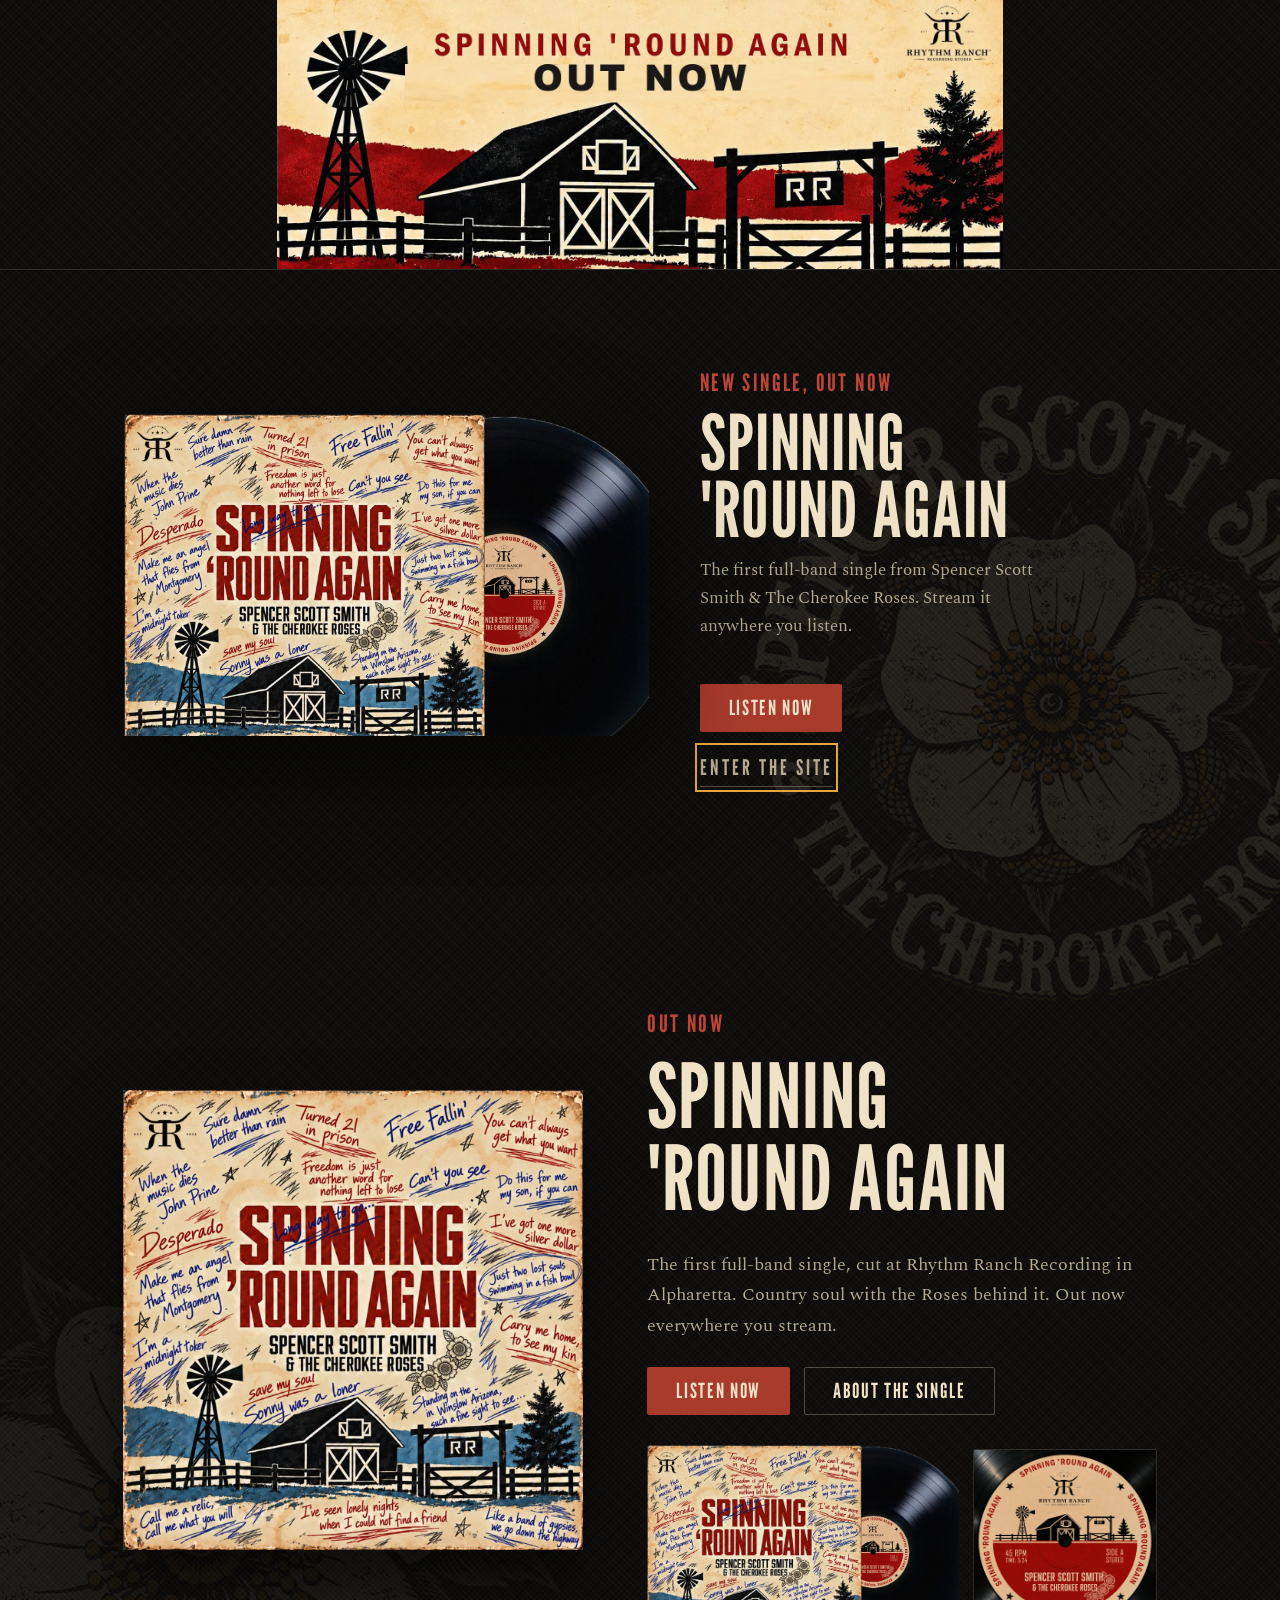
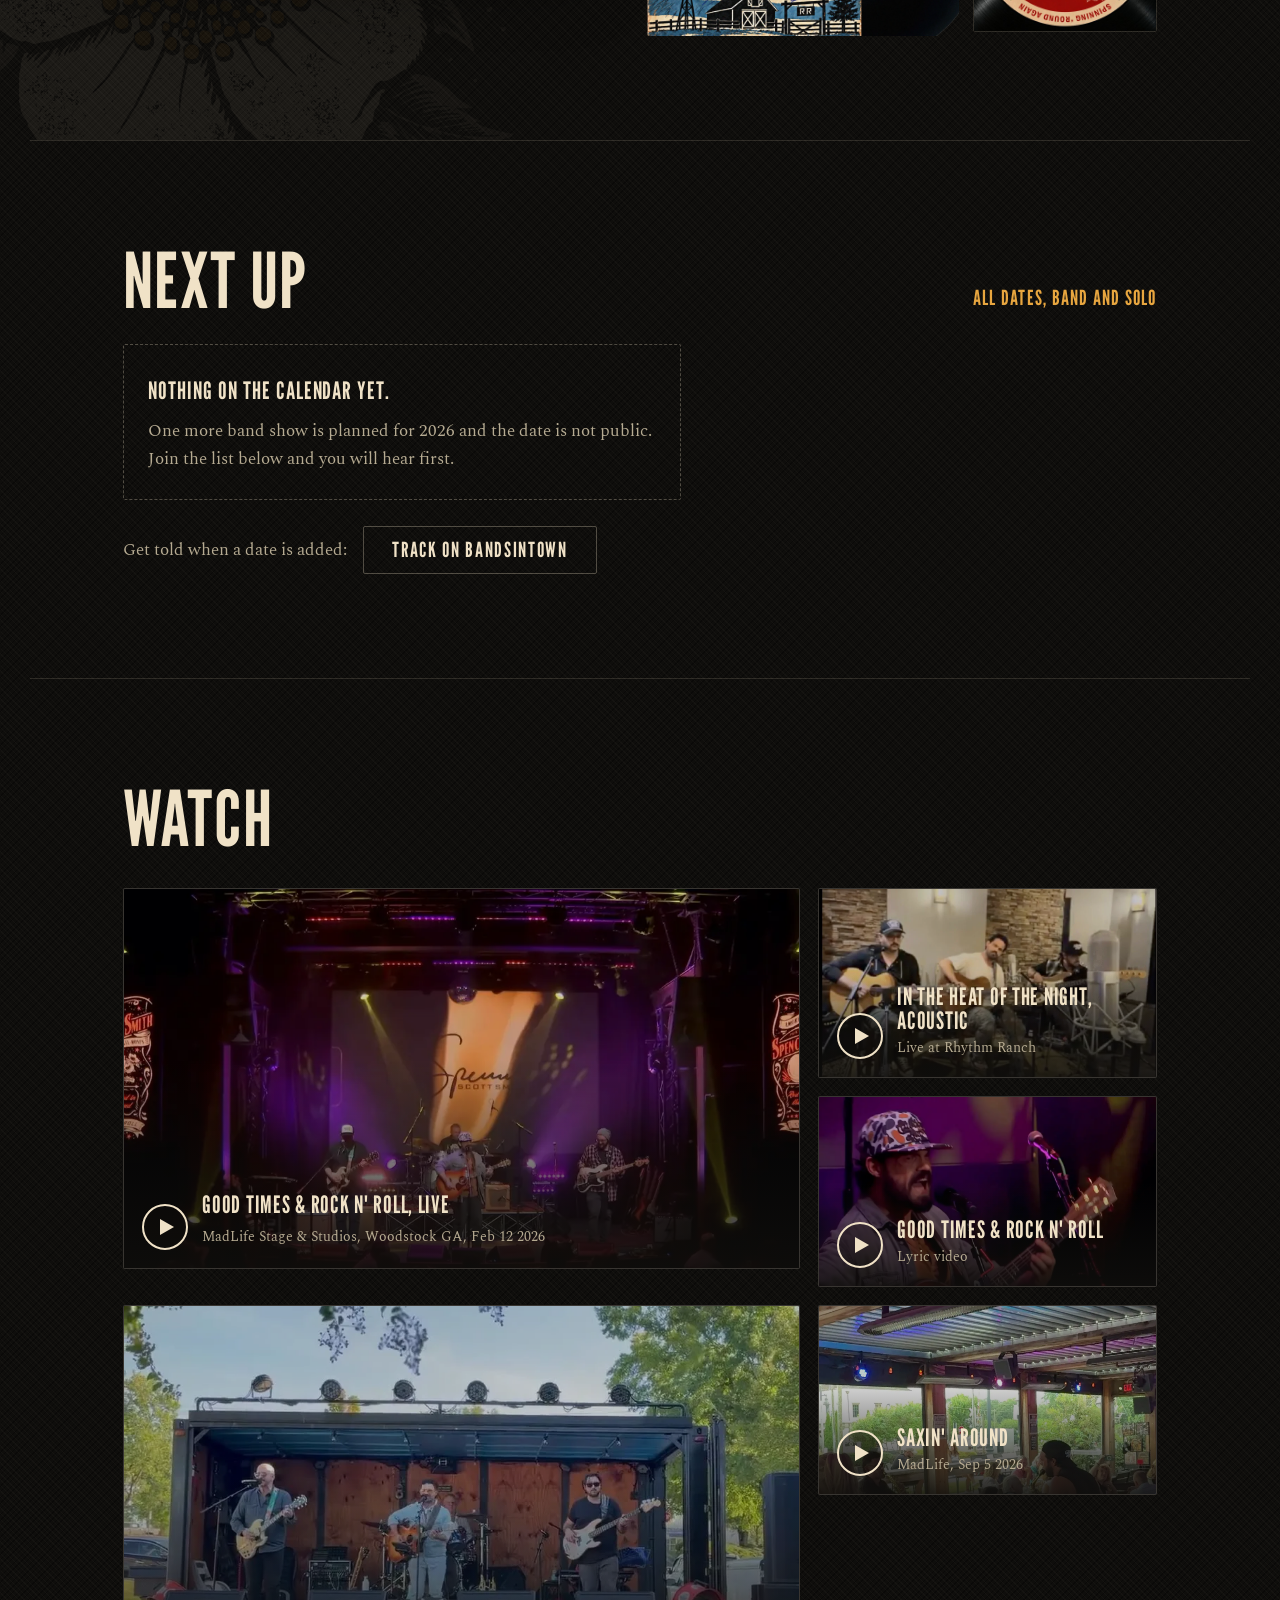
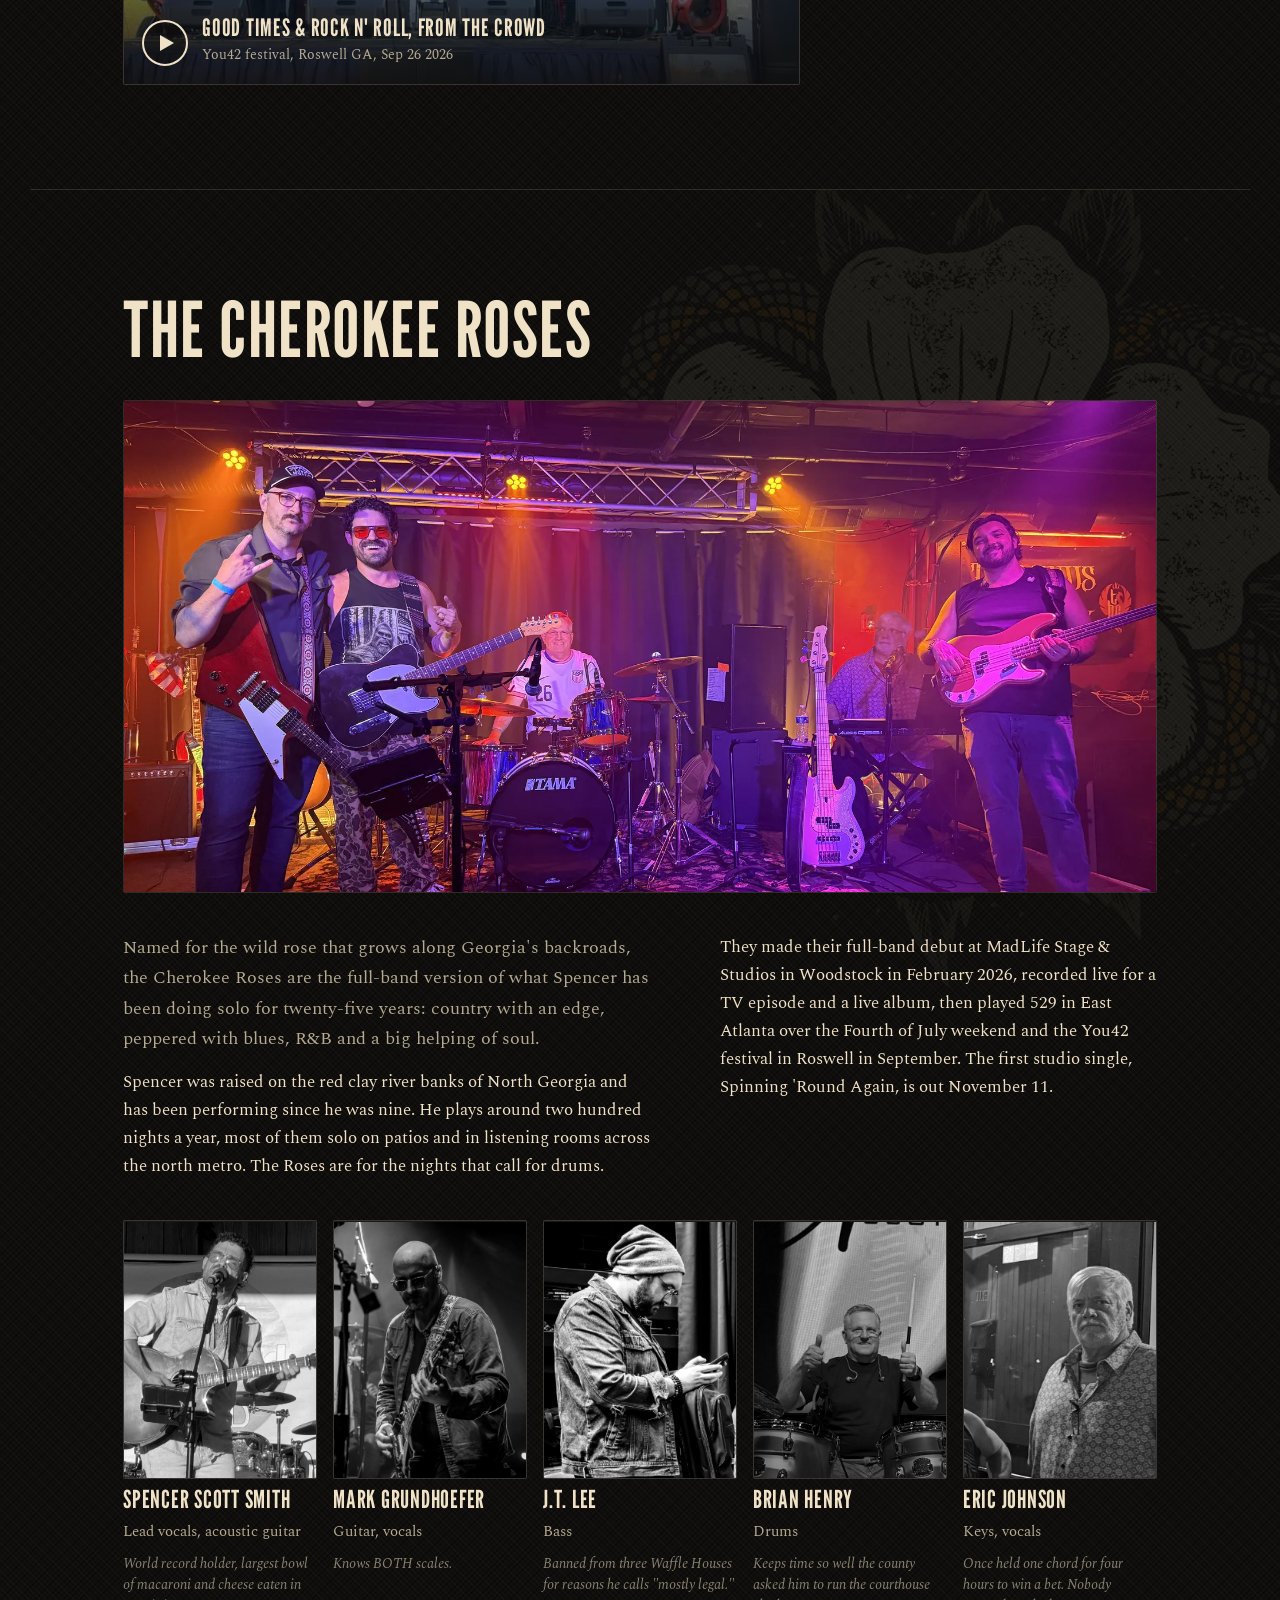
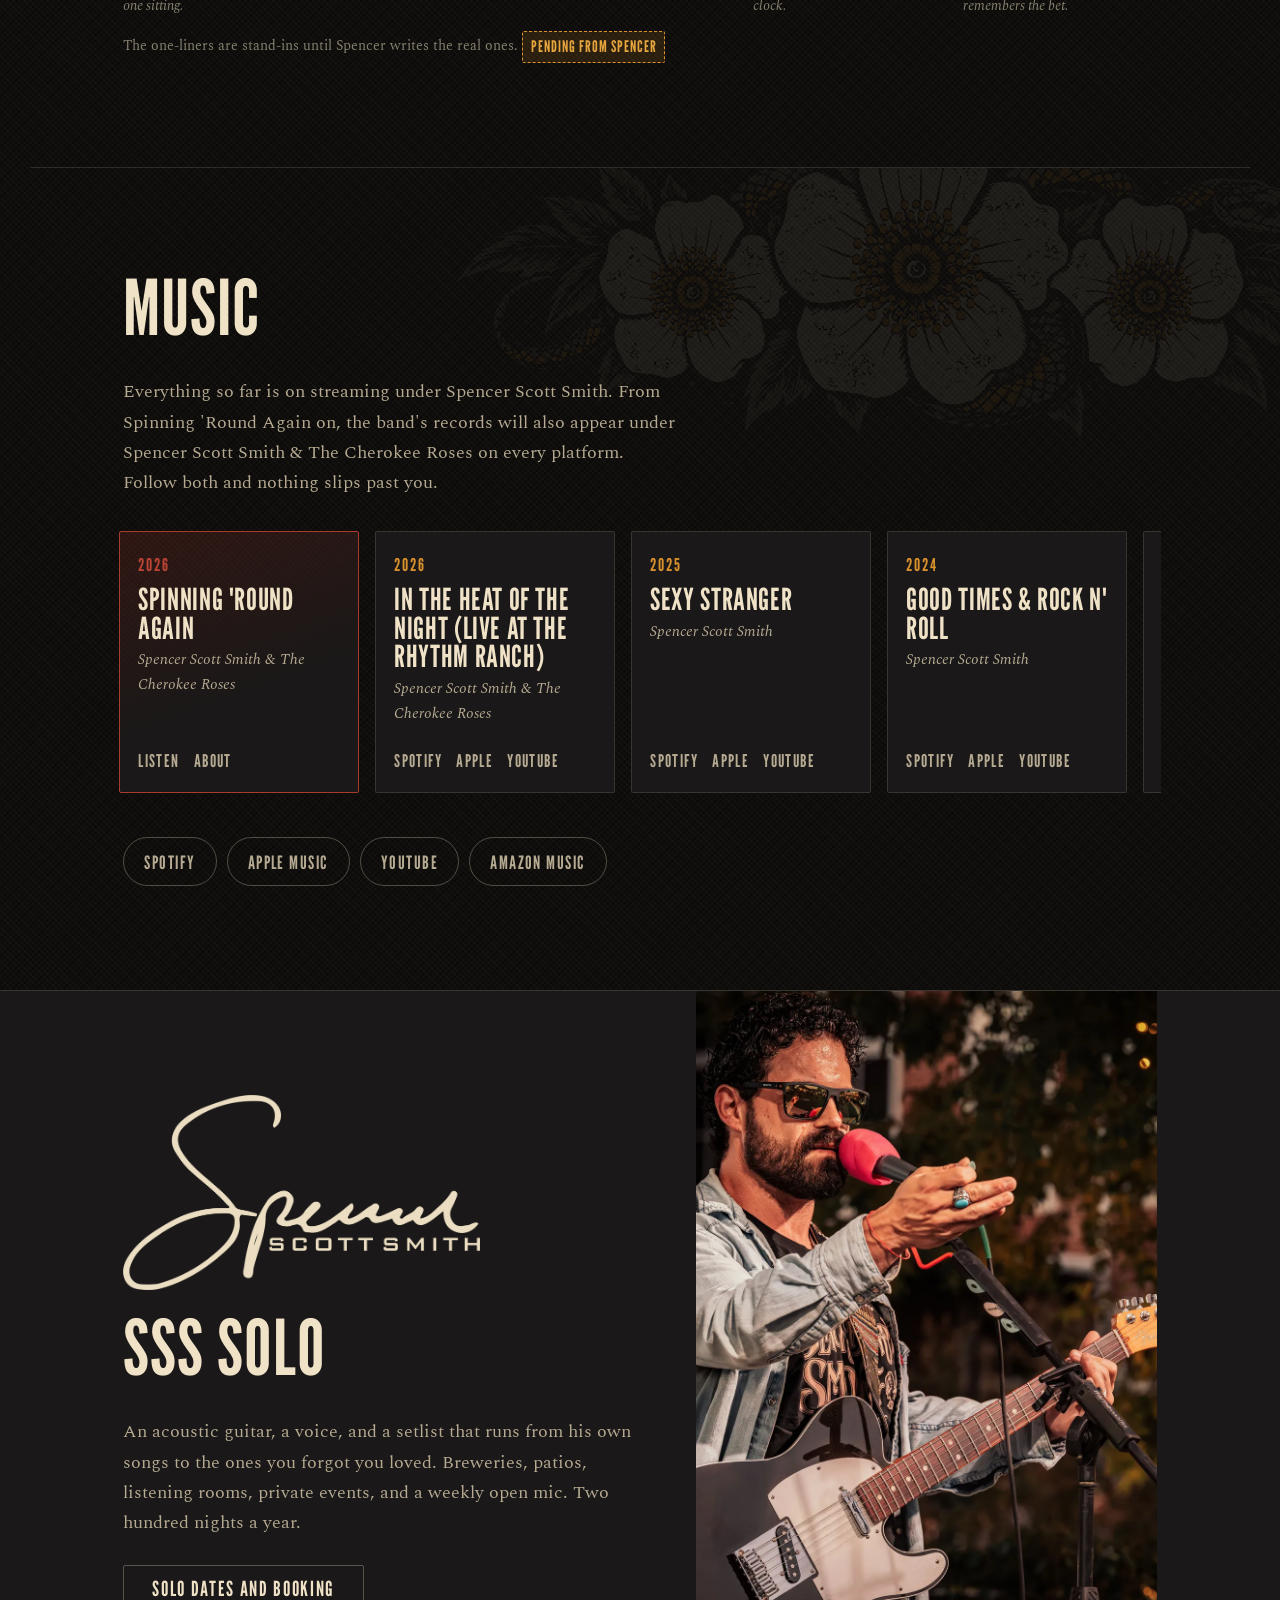
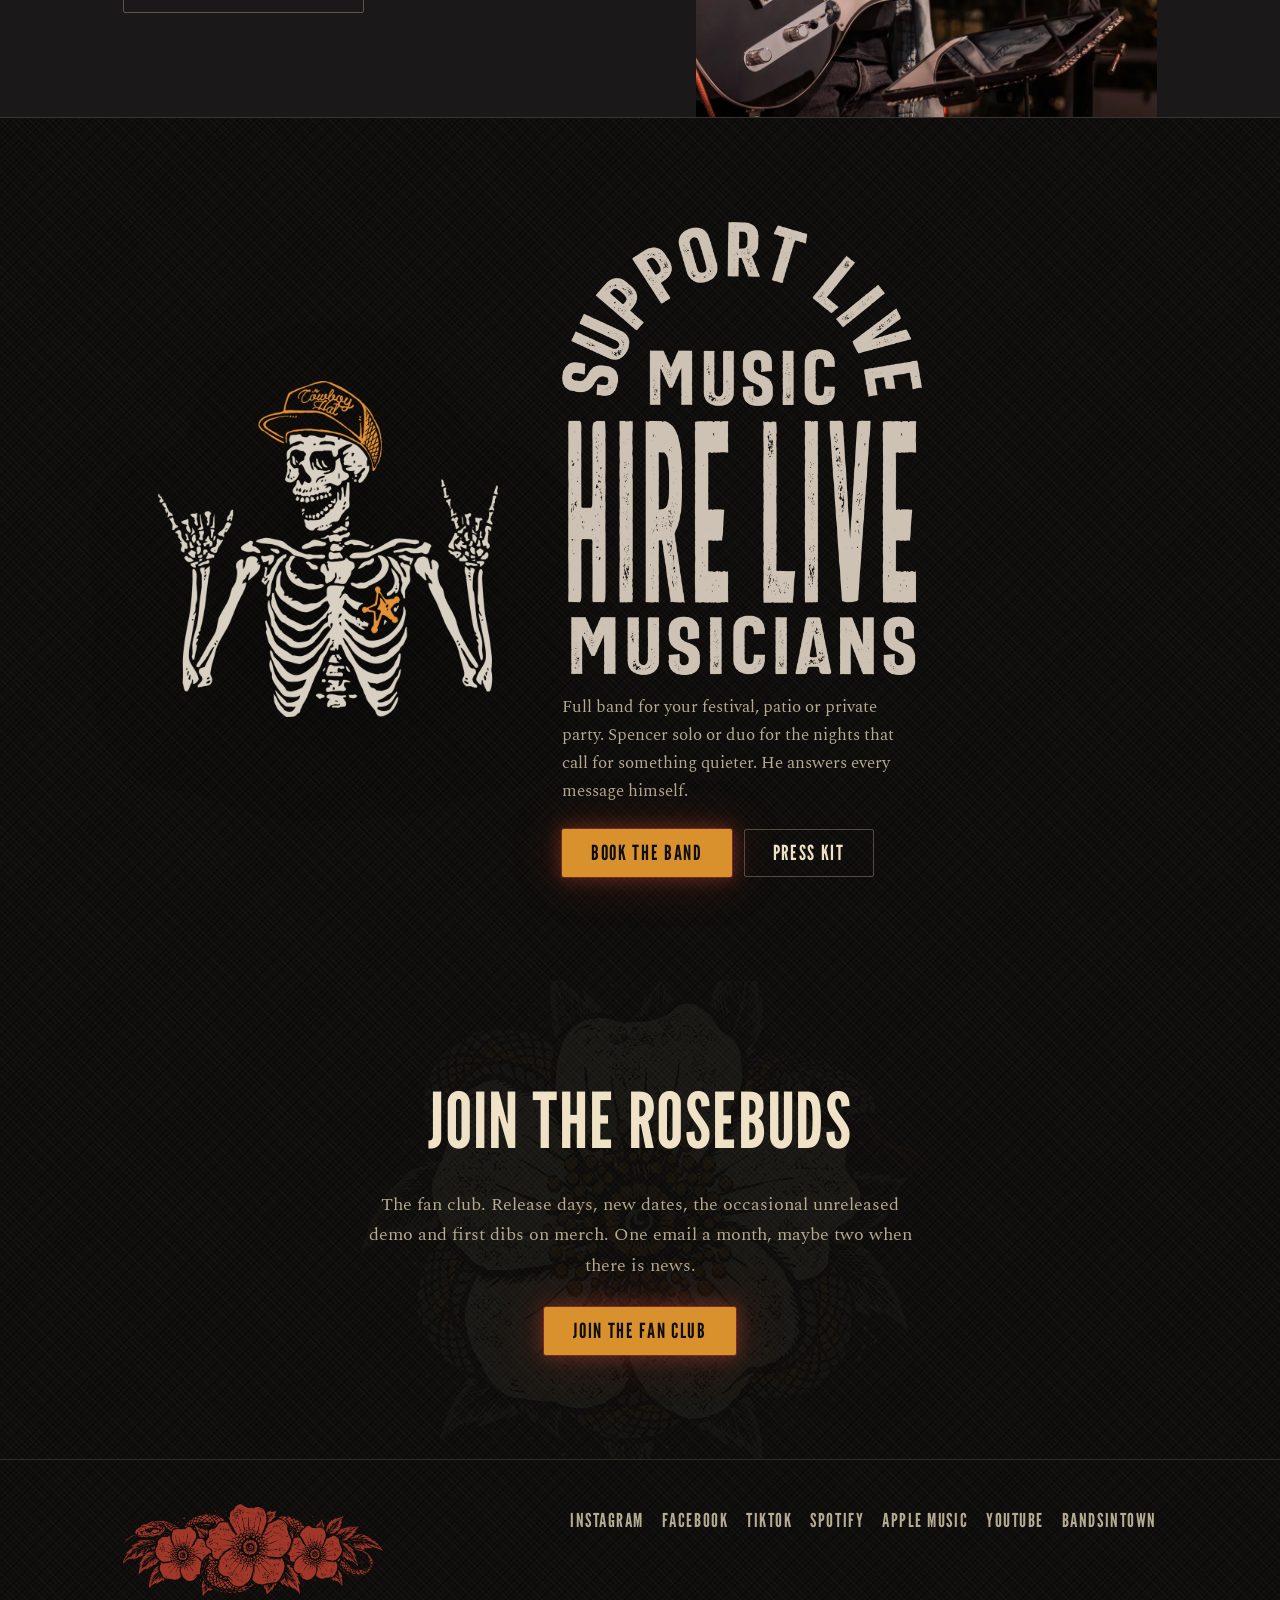
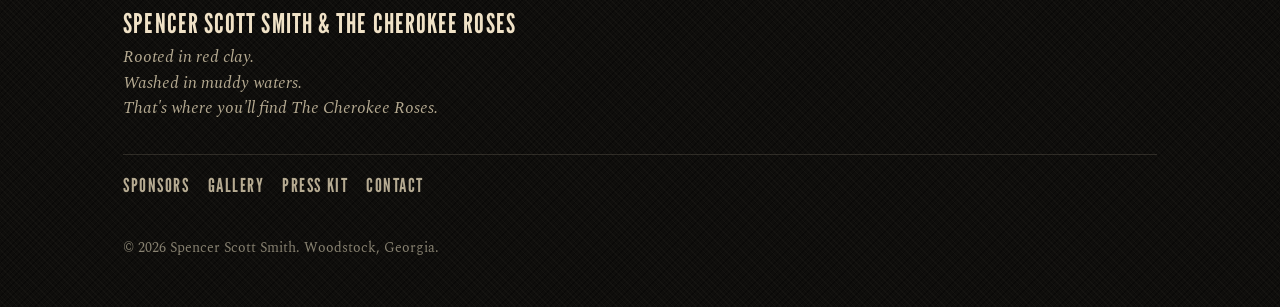
==== commit 84b6c8f9: "J.T. Lee headshot in the member grid; all five Roses now have photos" ====
--- a/index.html
+++ b/index.html
@@ -12,13 +12,13 @@
 <meta property="og:url" content="https://spencerscottsmith.com/">
 <meta property="og:image" content="https://spencerscottsmith.com/assets/img/releases/og-spinning-round-again.jpg">
 <meta name="twitter:card" content="summary_large_image">
-<link rel="icon" href="/assets/img/brand/favicon-32.png?v=20261106a" sizes="32x32">
-<link rel="apple-touch-icon" href="/assets/img/brand/apple-touch-icon.png?v=20261106a">
+<link rel="icon" href="/assets/img/brand/favicon-32.png?v=20261106b" sizes="32x32">
+<link rel="apple-touch-icon" href="/assets/img/brand/apple-touch-icon.png?v=20261106b">
 <link rel="preconnect" href="https://fonts.googleapis.com">
 <link rel="preconnect" href="https://fonts.gstatic.com" crossorigin>
 <link href="https://fonts.googleapis.com/css2?family=League+Gothic&family=Spectral:ital,wght@0,400;0,500;0,600;1,400;1,500&display=swap" rel="stylesheet">
-<link rel="preload" as="image" href="/assets/img/brand/logotype.svg?v=20261106a">
-<link rel="stylesheet" href="/assets/css/site.css?v=20261106a">
+<link rel="preload" as="image" href="/assets/img/brand/logotype.svg?v=20261106b">
+<link rel="stylesheet" href="/assets/css/site.css?v=20261106b">
 <script>
 /* Splash shows once per session. Skip it for deep links, for ?nosplash, and for repeat views. */
 (function(){try{var h=location.hash,q=location.search;if(h||/nosplash/.test(q)||sessionStorage.getItem('sss-splash')){document.documentElement.classList.add('no-splash')}else{document.documentElement.classList.add('splash-on')}}catch(e){document.documentElement.classList.add('no-splash')}})();
@@ -85,7 +85,7 @@
 <div class="edge t" aria-hidden="true"></div><div class="edge b" aria-hidden="true"></div><div class="edge l" aria-hidden="true"></div><div class="edge r" aria-hidden="true"></div>
 
 <nav class="nav" id="nav" aria-label="Main">
-  <a class="brand" href="/"><img src="/assets/img/brand/badge.png?v=20261106a" alt="" width="1281" height="1274"><span>SSS &amp; The Cherokee Roses</span></a>
+  <a class="brand" href="/"><img src="/assets/img/brand/badge.png?v=20261106b" alt="" width="1281" height="1274"><span>SSS &amp; The Cherokee Roses</span></a>
   <div class="links" id="menu">
     <ul>
       <li><a href="/#single">Single</a></li>
@@ -117,7 +117,7 @@
   </div>
   <div class="scrim"></div>
   <div class="wrap">
-    <h1 class="in d1"><img src="/assets/img/brand/logotype.svg?v=20261106a" alt="Spencer Scott Smith & The Cherokee Roses" width="1280" height="712" fetchpriority="high"></h1>
+    <h1 class="in d1"><img src="/assets/img/brand/logotype.svg?v=20261106b" alt="Spencer Scott Smith & The Cherokee Roses" width="1280" height="712" fetchpriority="high"></h1>
     <p class="tag in d2">Rooted in red clay.<br>Washed in muddy waters.<br>That's where you'll find The Cherokee Roses.</p>
     <div class="ctas in d3">
       <a class="btn btn-primary" href="/spinning-round-again.html"><span class="presave-only">Spinning 'Round Again, out Nov 11</span><span class="released-only">Spinning 'Round Again, out now</span></a>
@@ -217,11 +217,11 @@
     <ul class="members" aria-label="Band members">
       <li><div class="ph"><picture><source srcset="/assets/img/photos/spencer-stage.webp" type="image/webp"><img src="/assets/img/photos/spencer-stage.jpg" alt="Spencer Scott Smith on a patio stage with his acoustic" width="1000" height="1333" loading="lazy"></picture></div><span class="n">Spencer Scott Smith</span><span class="r">Lead vocals, acoustic guitar</span><span class="b">World record holder, largest bowl of macaroni and cheese eaten in one sitting.</span></li>
       <li><div class="ph"><picture><source srcset="/assets/img/photos/mark-grundhoefer.webp" type="image/webp"><img src="/assets/img/photos/mark-grundhoefer.jpg" alt="Mark Grundhoefer on guitar under blue stage light" width="1000" height="1333" loading="lazy"></picture></div><span class="n">Mark Grundhoefer</span><span class="r">Guitar, vocals</span><span class="b">Knows BOTH scales.</span></li>
-      <li><div class="ph soon"><img src="/assets/img/brand/rose.png?v=20261106a" alt="" width="1076" height="1080" loading="lazy"></div><span class="n">J.T. Lee</span><span class="r">Bass</span><span class="b">Banned from three Waffle Houses for reasons he calls "mostly legal."</span></li>
+      <li><div class="ph"><picture><source srcset="/assets/img/photos/jt-lee.webp" type="image/webp"><img src="/assets/img/photos/jt-lee.jpg" alt="J.T. Lee in the green room, leaning on his bass case" width="1000" height="1333" loading="lazy"></picture></div><span class="n">J.T. Lee</span><span class="r">Bass</span><span class="b">Banned from three Waffle Houses for reasons he calls "mostly legal."</span></li>
       <li><div class="ph"><picture><source srcset="/assets/img/photos/brian-henry.webp" type="image/webp"><img src="/assets/img/photos/brian-henry.jpg" alt="Brian Henry behind the drum kit, thumbs up" width="1000" height="1333" loading="lazy"></picture></div><span class="n">Brian Henry</span><span class="r">Drums</span><span class="b">Keeps time so well the county asked him to run the courthouse clock.</span></li>
       <li><div class="ph"><picture><source srcset="/assets/img/photos/eric-johnson.webp" type="image/webp"><img src="/assets/img/photos/eric-johnson.jpg" alt="Eric Johnson outside 529" width="1000" height="1333" loading="lazy"></picture></div><span class="n">Eric Johnson</span><span class="r">Keys, vocals</span><span class="b">Once held one chord for four hours to win a bet. Nobody remembers the bet.</span></li>
     </ul>
-    <p class="hint" style="margin-top:14px">J.T.'s photo and the rest of the one-liners are on the way. <span class="todo">Pending from Spencer</span></p>
+    <p class="hint" style="margin-top:14px">The one-liners are stand-ins until Spencer writes the real ones. <span class="todo">Pending from Spencer</span></p>
   </div>
 </section>
 
@@ -302,7 +302,7 @@
     <small>© 2026 Spencer Scott Smith. Woodstock, Georgia.</small>
   </div>
 </footer>
-<div class="poc" role="note">Fifth pass, November 2026. J.T.'s photo and three one-liners still to come.</div>
-<script src="/assets/js/site.js?v=20261106a" defer></script>
+<div class="poc" role="note">Fifth pass, November 2026. Three one-liners still to come.</div>
+<script src="/assets/js/site.js?v=20261106b" defer></script>
 </body>
 </html>
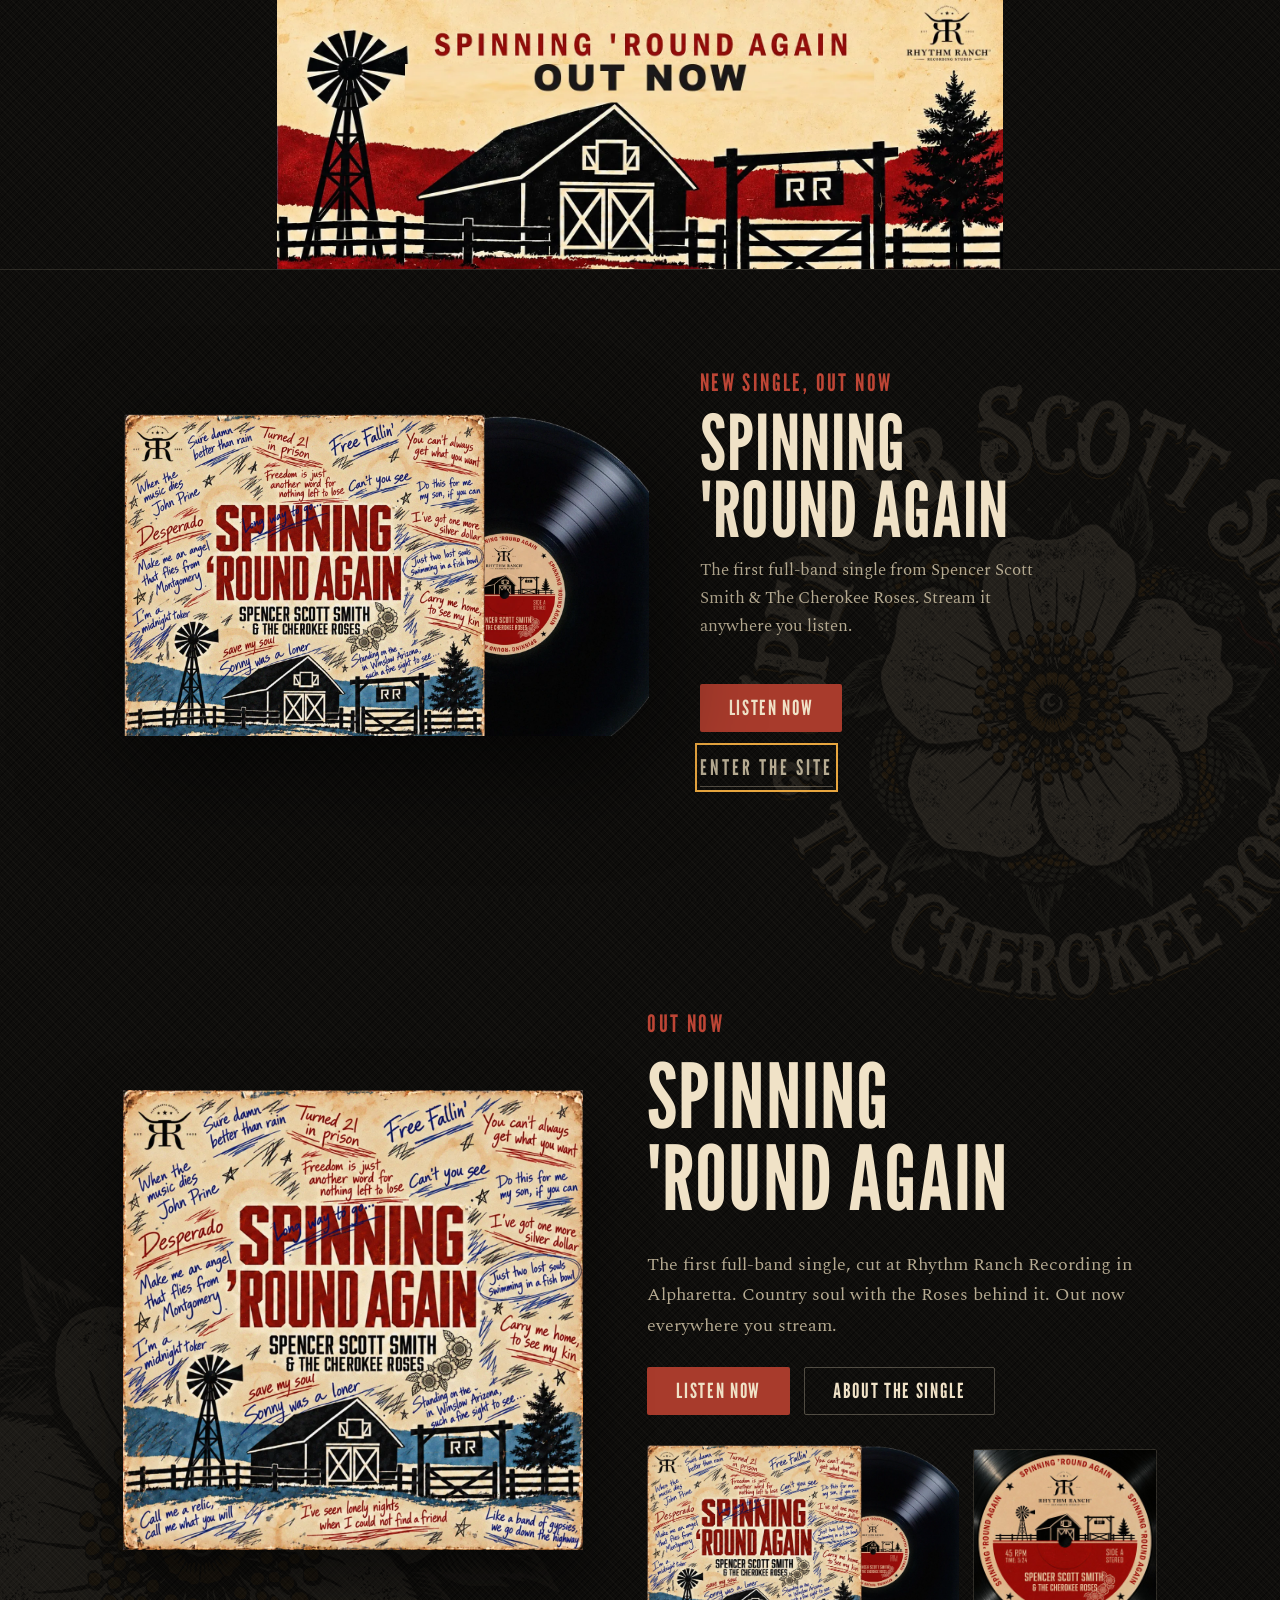
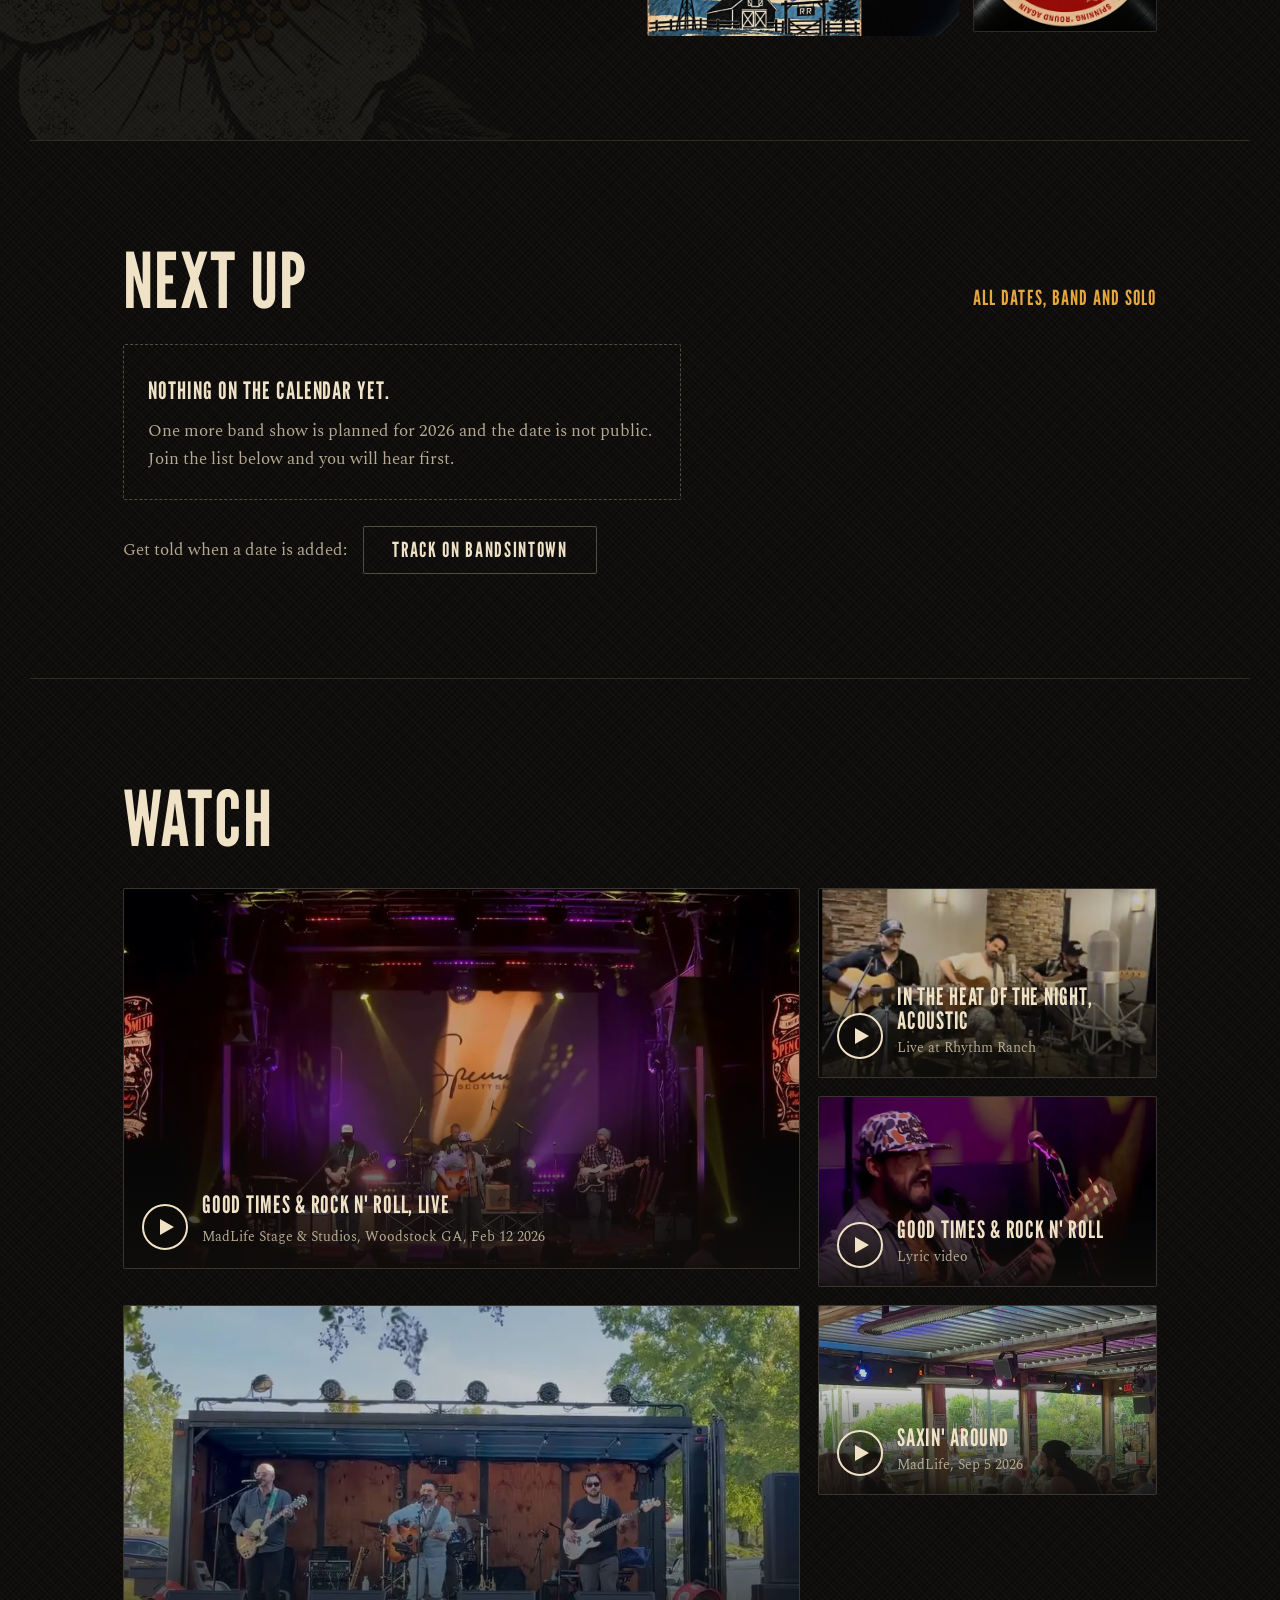
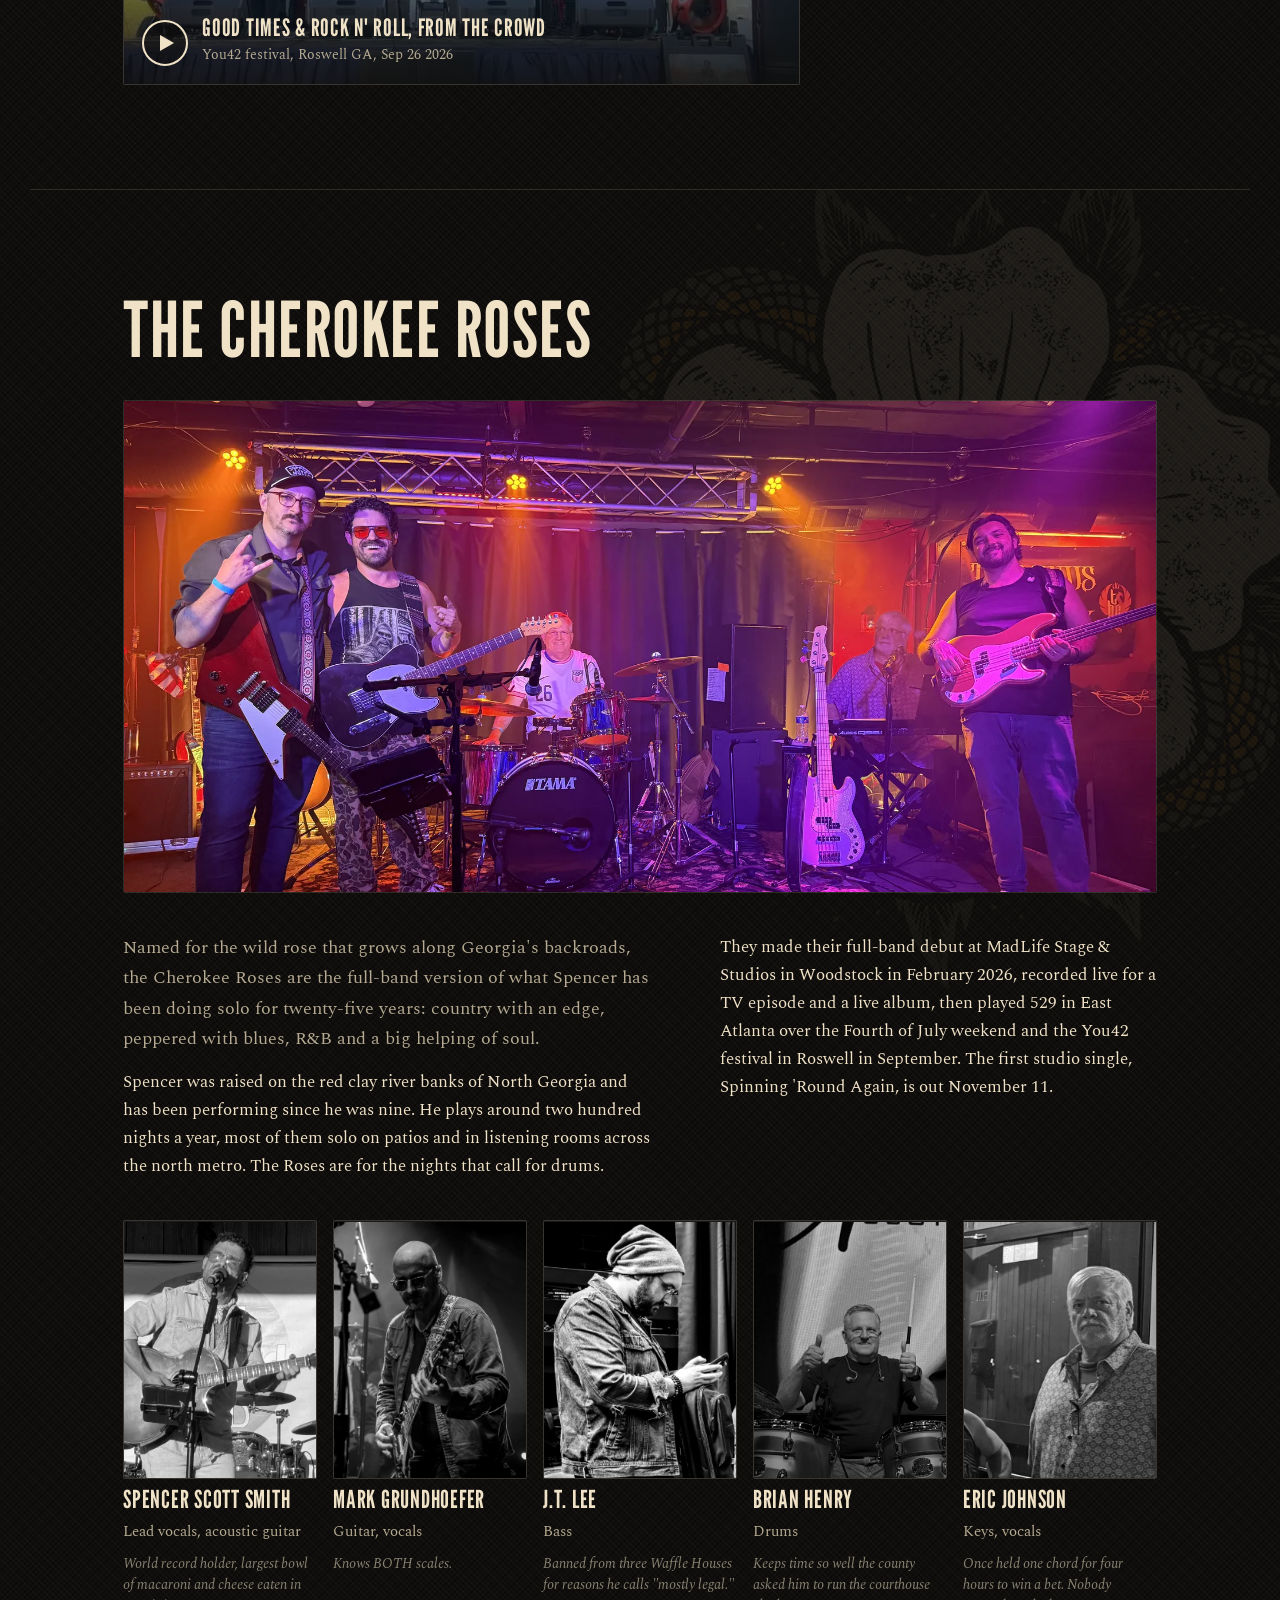
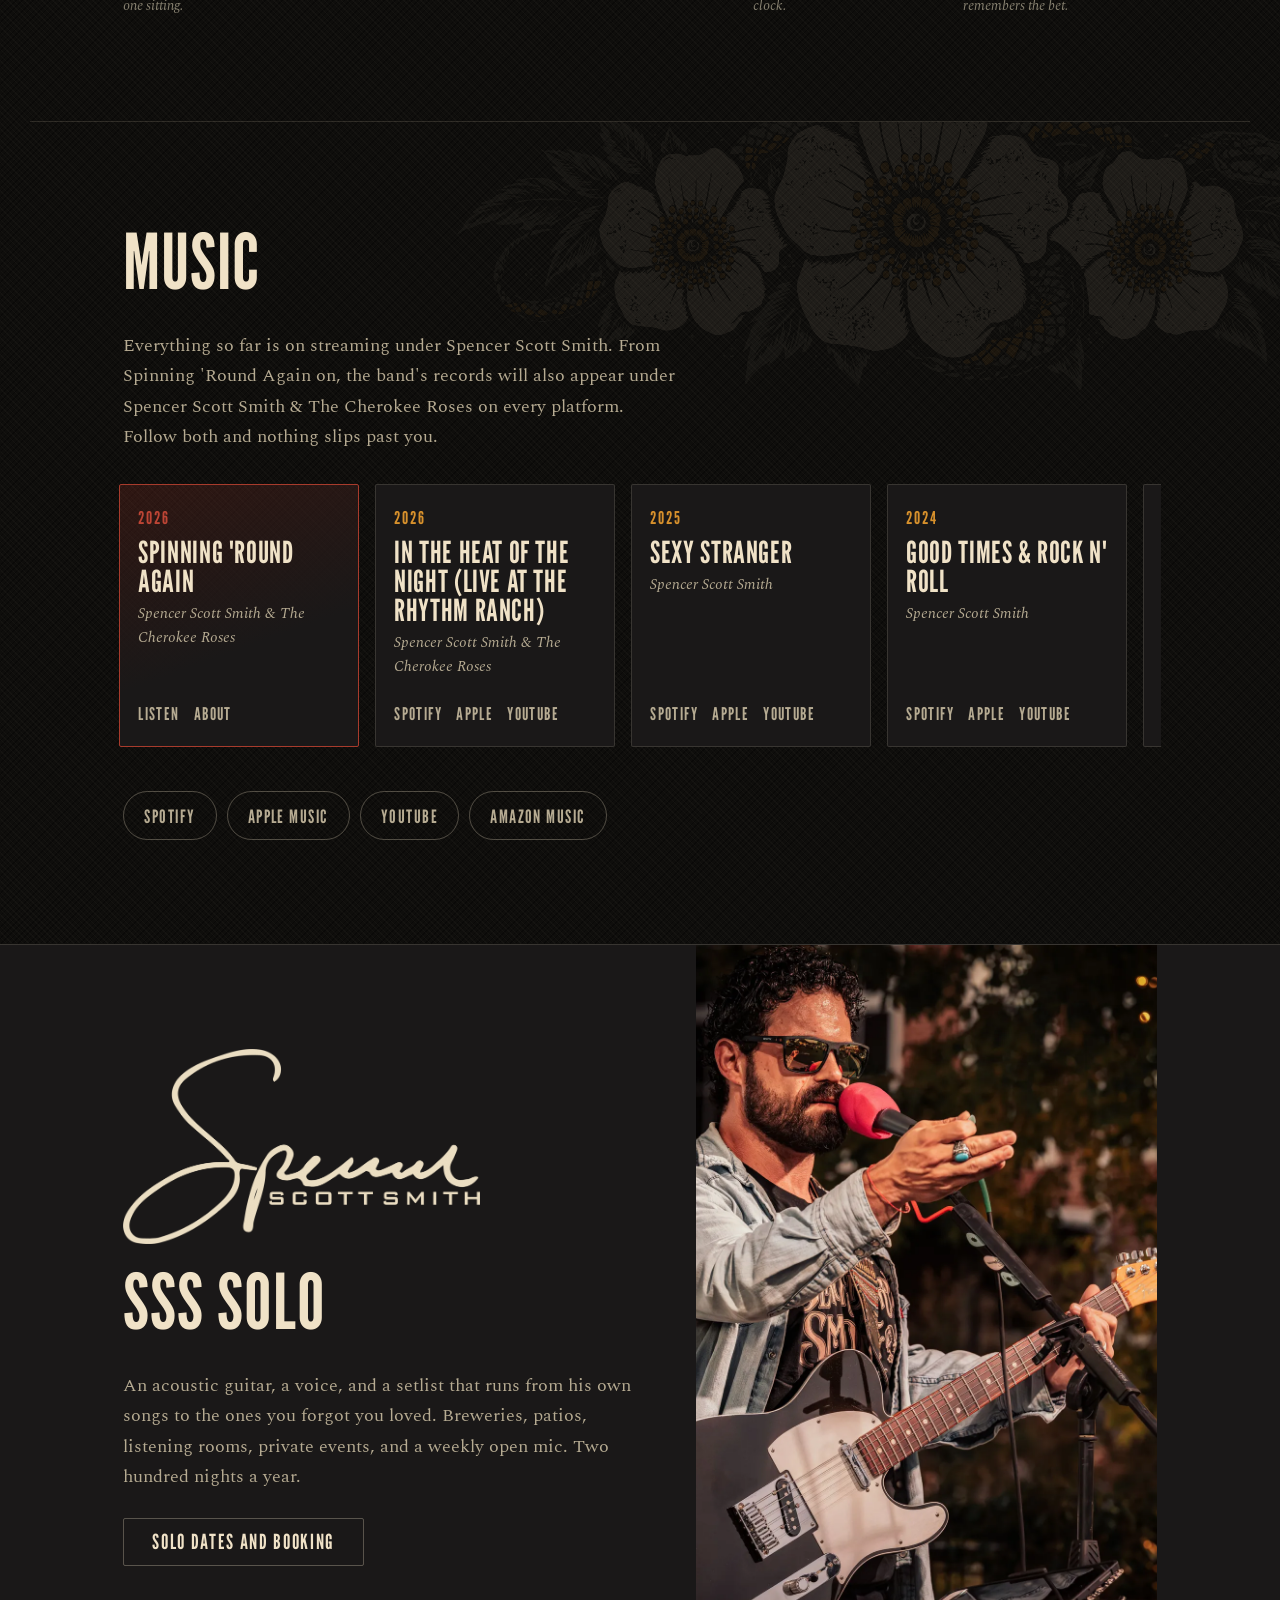
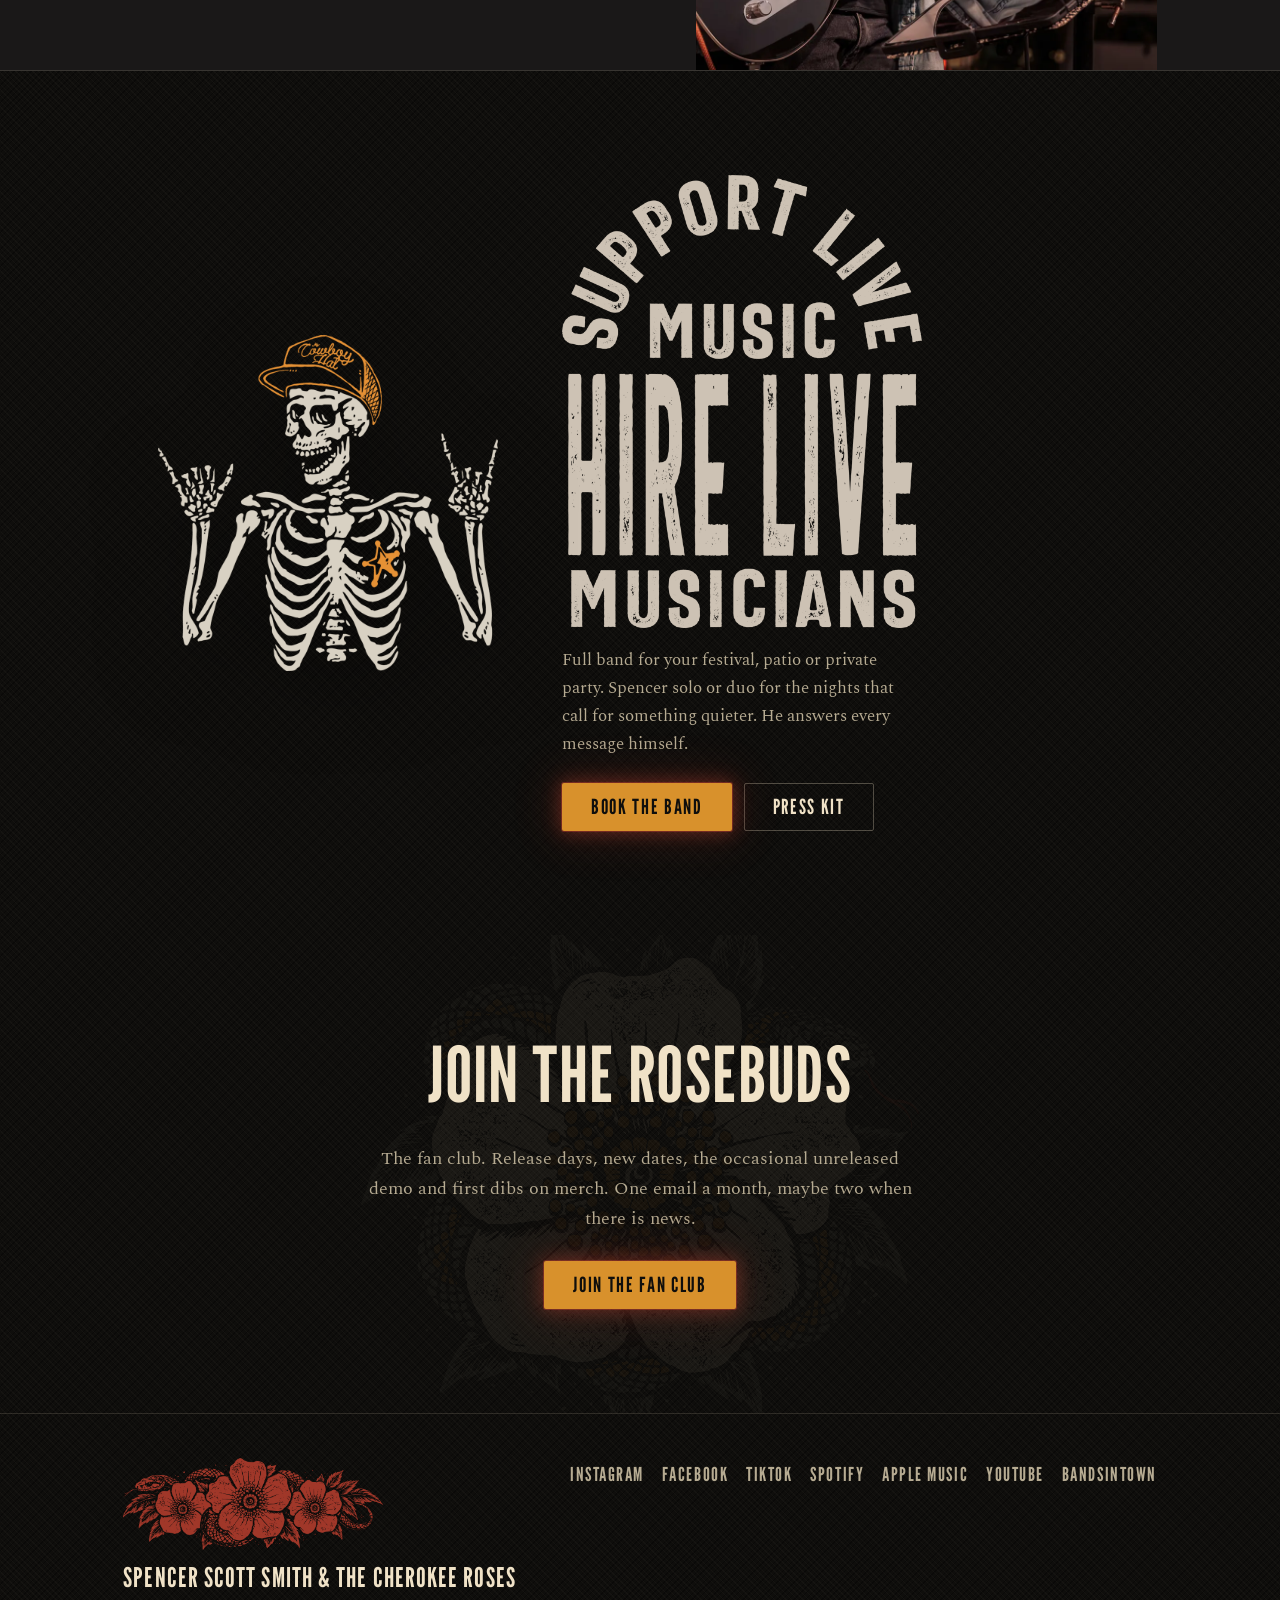
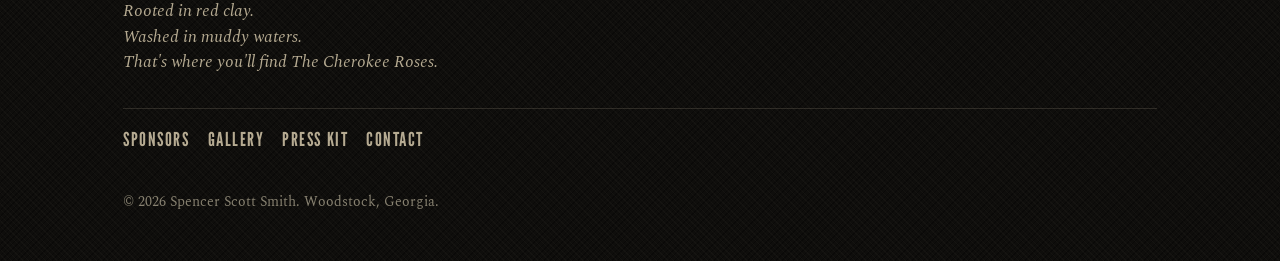
==== commit aaa58f68: "Member one-liners approved as final; remove the pending note" ====
--- a/index.html
+++ b/index.html
@@ -12,13 +12,13 @@
 <meta property="og:url" content="https://spencerscottsmith.com/">
 <meta property="og:image" content="https://spencerscottsmith.com/assets/img/releases/og-spinning-round-again.jpg">
 <meta name="twitter:card" content="summary_large_image">
-<link rel="icon" href="/assets/img/brand/favicon-32.png?v=20261106b" sizes="32x32">
-<link rel="apple-touch-icon" href="/assets/img/brand/apple-touch-icon.png?v=20261106b">
+<link rel="icon" href="/assets/img/brand/favicon-32.png?v=20261106c" sizes="32x32">
+<link rel="apple-touch-icon" href="/assets/img/brand/apple-touch-icon.png?v=20261106c">
 <link rel="preconnect" href="https://fonts.googleapis.com">
 <link rel="preconnect" href="https://fonts.gstatic.com" crossorigin>
 <link href="https://fonts.googleapis.com/css2?family=League+Gothic&family=Spectral:ital,wght@0,400;0,500;0,600;1,400;1,500&display=swap" rel="stylesheet">
-<link rel="preload" as="image" href="/assets/img/brand/logotype.svg?v=20261106b">
-<link rel="stylesheet" href="/assets/css/site.css?v=20261106b">
+<link rel="preload" as="image" href="/assets/img/brand/logotype.svg?v=20261106c">
+<link rel="stylesheet" href="/assets/css/site.css?v=20261106c">
 <script>
 /* Splash shows once per session. Skip it for deep links, for ?nosplash, and for repeat views. */
 (function(){try{var h=location.hash,q=location.search;if(h||/nosplash/.test(q)||sessionStorage.getItem('sss-splash')){document.documentElement.classList.add('no-splash')}else{document.documentElement.classList.add('splash-on')}}catch(e){document.documentElement.classList.add('no-splash')}})();
@@ -85,7 +85,7 @@
 <div class="edge t" aria-hidden="true"></div><div class="edge b" aria-hidden="true"></div><div class="edge l" aria-hidden="true"></div><div class="edge r" aria-hidden="true"></div>
 
 <nav class="nav" id="nav" aria-label="Main">
-  <a class="brand" href="/"><img src="/assets/img/brand/badge.png?v=20261106b" alt="" width="1281" height="1274"><span>SSS &amp; The Cherokee Roses</span></a>
+  <a class="brand" href="/"><img src="/assets/img/brand/badge.png?v=20261106c" alt="" width="1281" height="1274"><span>SSS &amp; The Cherokee Roses</span></a>
   <div class="links" id="menu">
     <ul>
       <li><a href="/#single">Single</a></li>
@@ -117,7 +117,7 @@
   </div>
   <div class="scrim"></div>
   <div class="wrap">
-    <h1 class="in d1"><img src="/assets/img/brand/logotype.svg?v=20261106b" alt="Spencer Scott Smith & The Cherokee Roses" width="1280" height="712" fetchpriority="high"></h1>
+    <h1 class="in d1"><img src="/assets/img/brand/logotype.svg?v=20261106c" alt="Spencer Scott Smith & The Cherokee Roses" width="1280" height="712" fetchpriority="high"></h1>
     <p class="tag in d2">Rooted in red clay.<br>Washed in muddy waters.<br>That's where you'll find The Cherokee Roses.</p>
     <div class="ctas in d3">
       <a class="btn btn-primary" href="/spinning-round-again.html"><span class="presave-only">Spinning 'Round Again, out Nov 11</span><span class="released-only">Spinning 'Round Again, out now</span></a>
@@ -221,7 +221,6 @@
       <li><div class="ph"><picture><source srcset="/assets/img/photos/brian-henry.webp" type="image/webp"><img src="/assets/img/photos/brian-henry.jpg" alt="Brian Henry behind the drum kit, thumbs up" width="1000" height="1333" loading="lazy"></picture></div><span class="n">Brian Henry</span><span class="r">Drums</span><span class="b">Keeps time so well the county asked him to run the courthouse clock.</span></li>
       <li><div class="ph"><picture><source srcset="/assets/img/photos/eric-johnson.webp" type="image/webp"><img src="/assets/img/photos/eric-johnson.jpg" alt="Eric Johnson outside 529" width="1000" height="1333" loading="lazy"></picture></div><span class="n">Eric Johnson</span><span class="r">Keys, vocals</span><span class="b">Once held one chord for four hours to win a bet. Nobody remembers the bet.</span></li>
     </ul>
-    <p class="hint" style="margin-top:14px">The one-liners are stand-ins until Spencer writes the real ones. <span class="todo">Pending from Spencer</span></p>
   </div>
 </section>
 
@@ -302,7 +301,7 @@
     <small>© 2026 Spencer Scott Smith. Woodstock, Georgia.</small>
   </div>
 </footer>
-<div class="poc" role="note">Fifth pass, November 2026. Three one-liners still to come.</div>
-<script src="/assets/js/site.js?v=20261106b" defer></script>
+<div class="poc" role="note">Fifth pass, November 2026.</div>
+<script src="/assets/js/site.js?v=20261106c" defer></script>
 </body>
 </html>
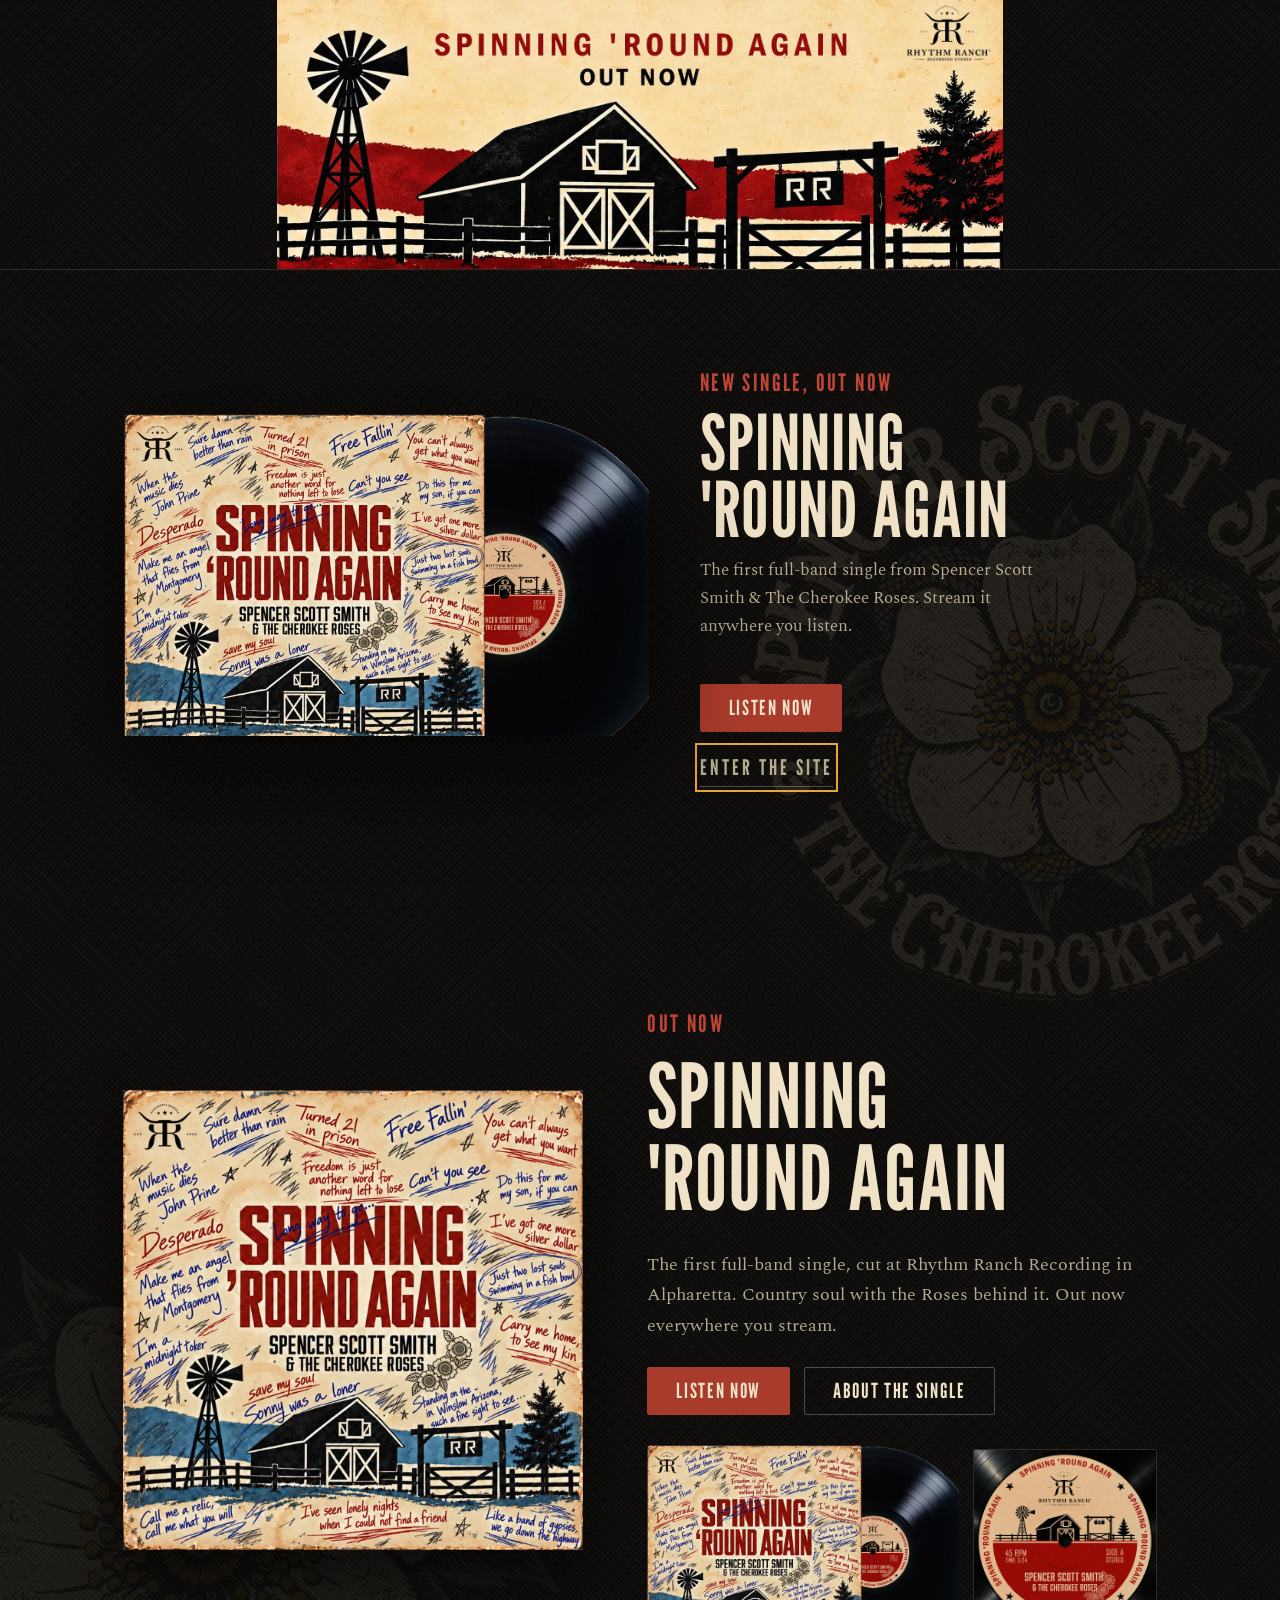
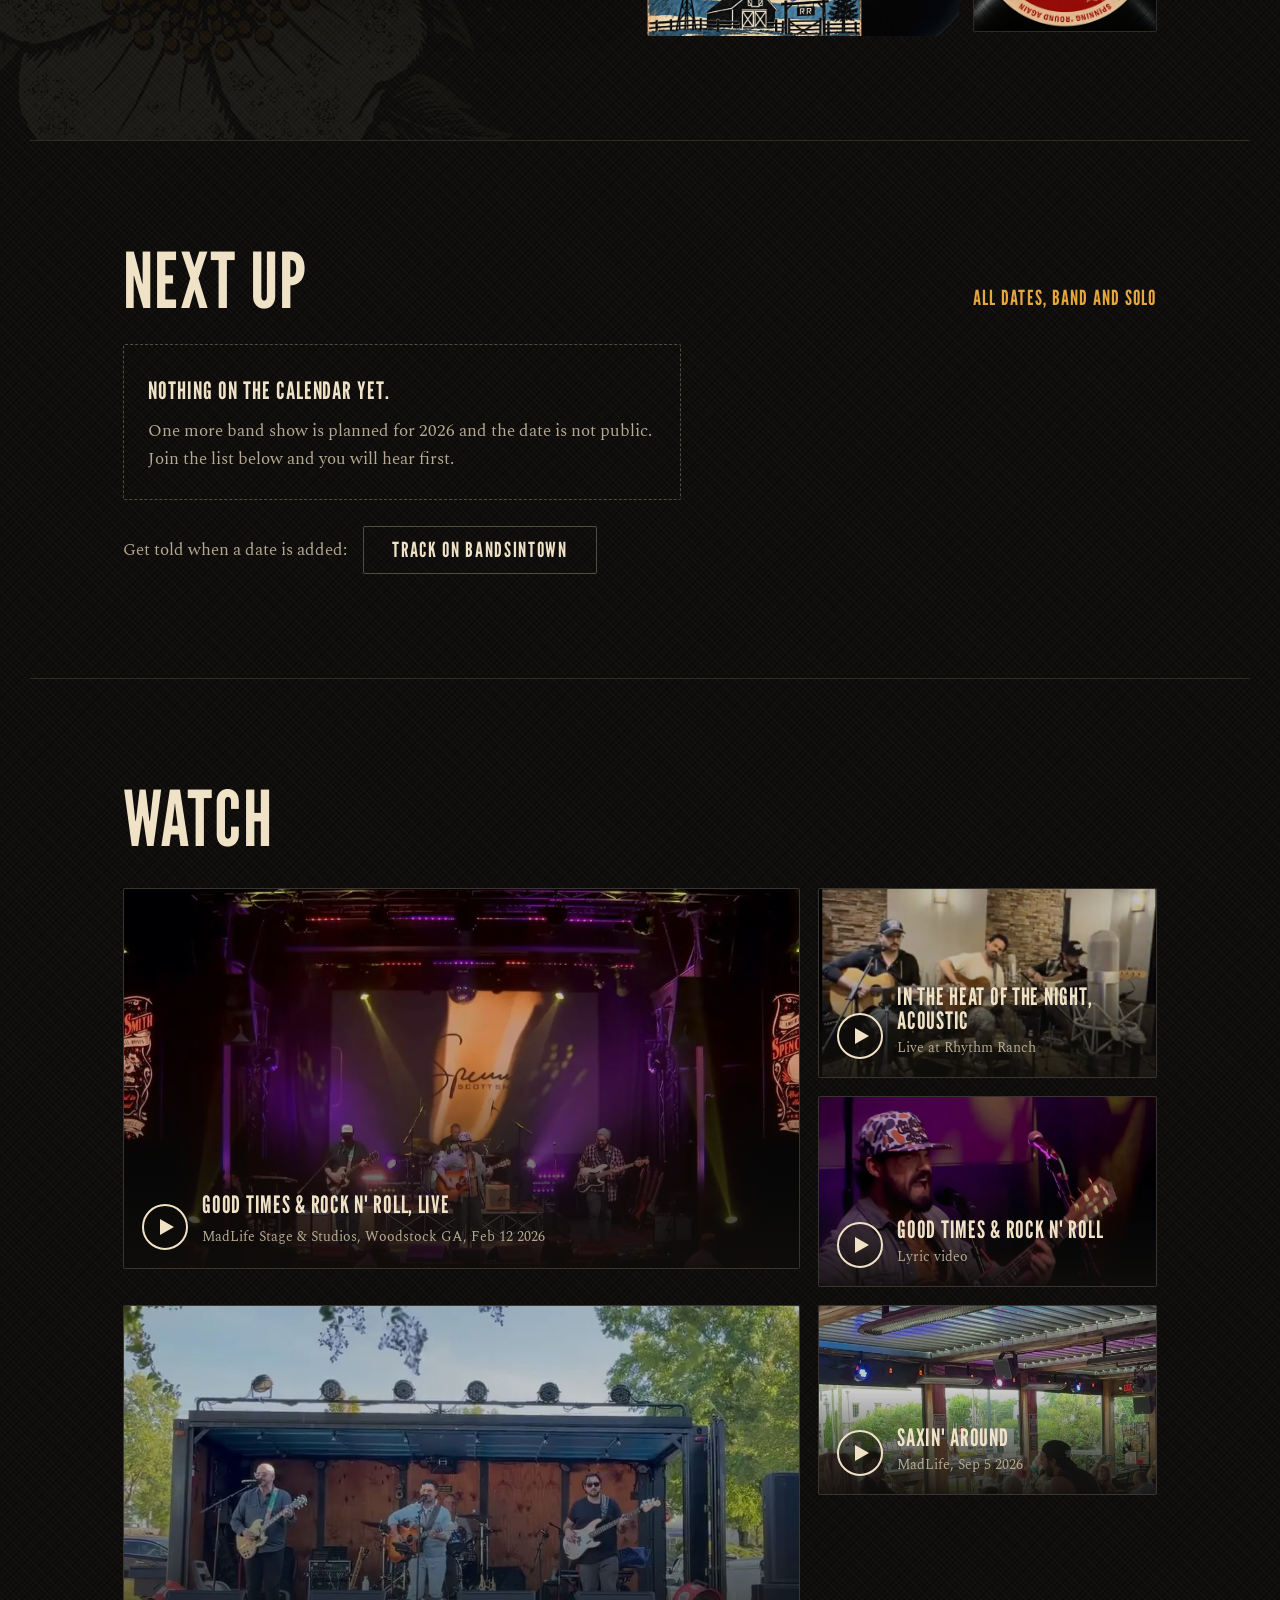
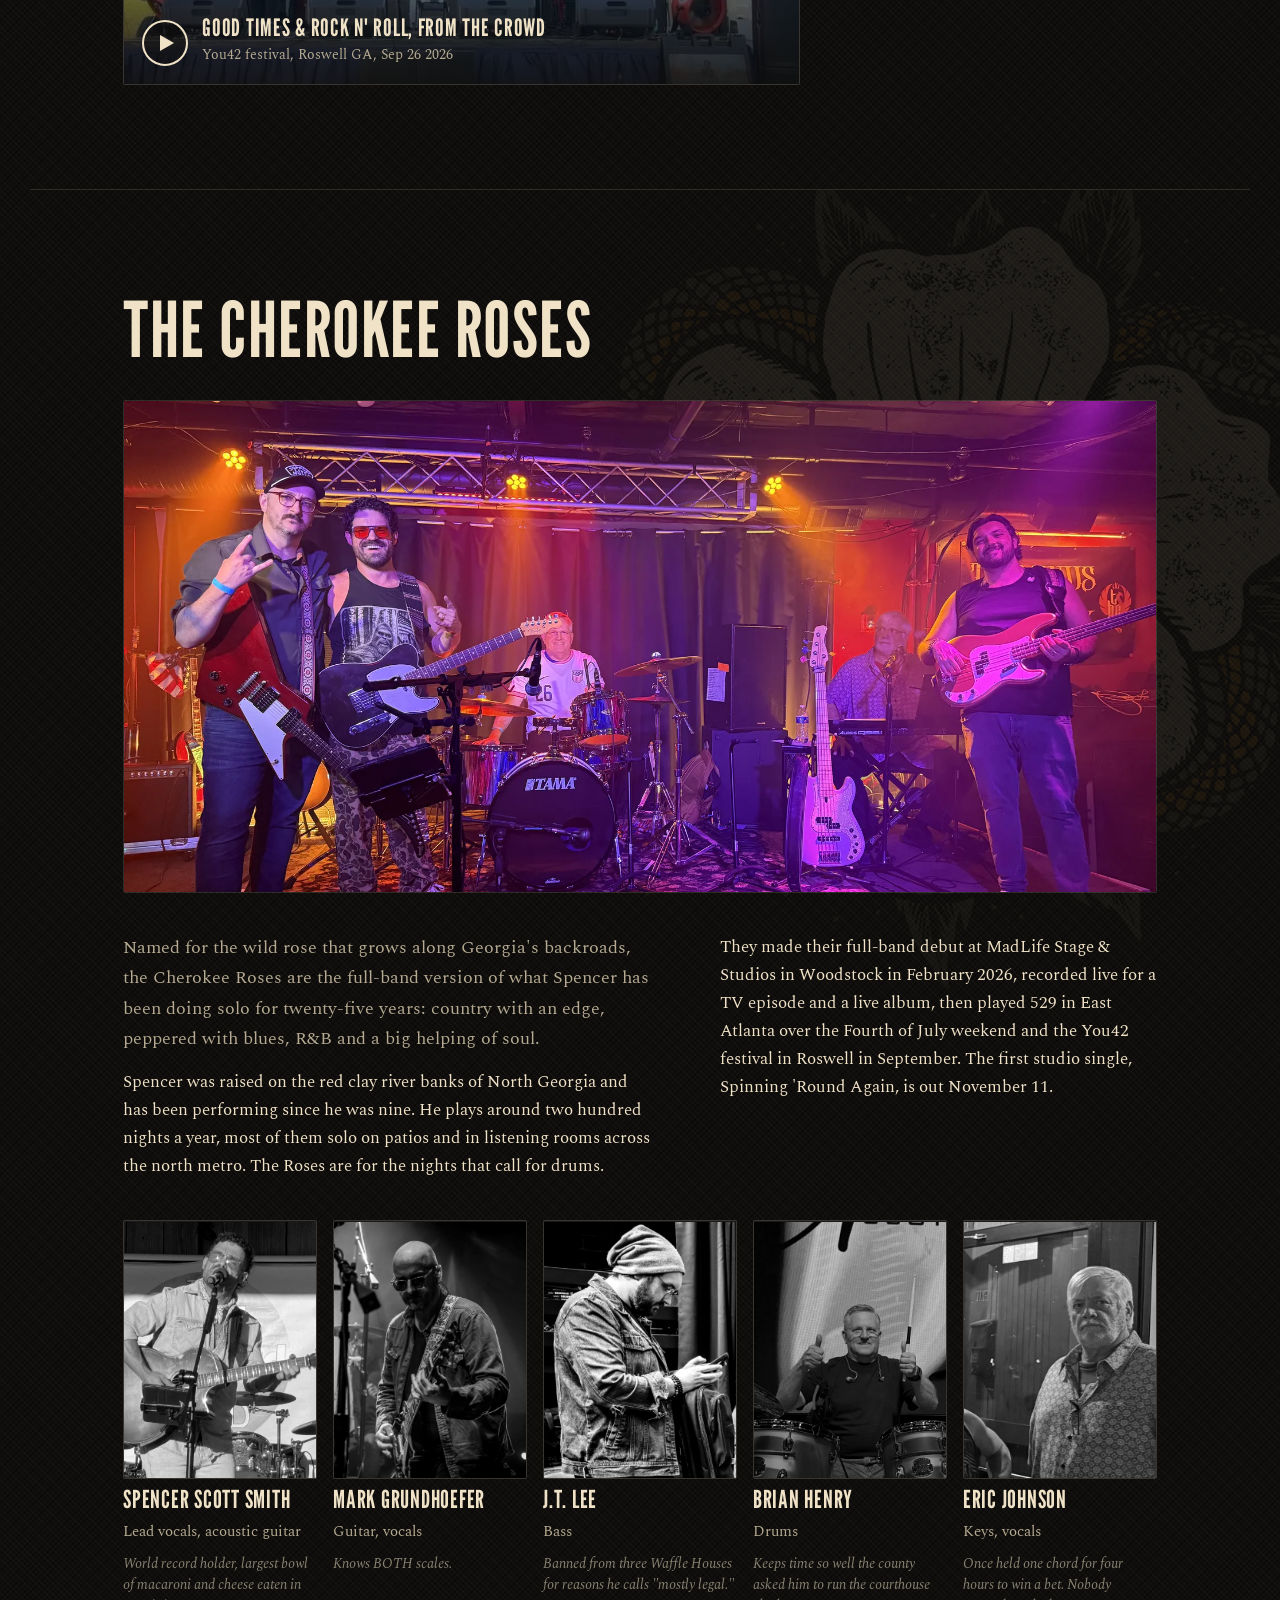
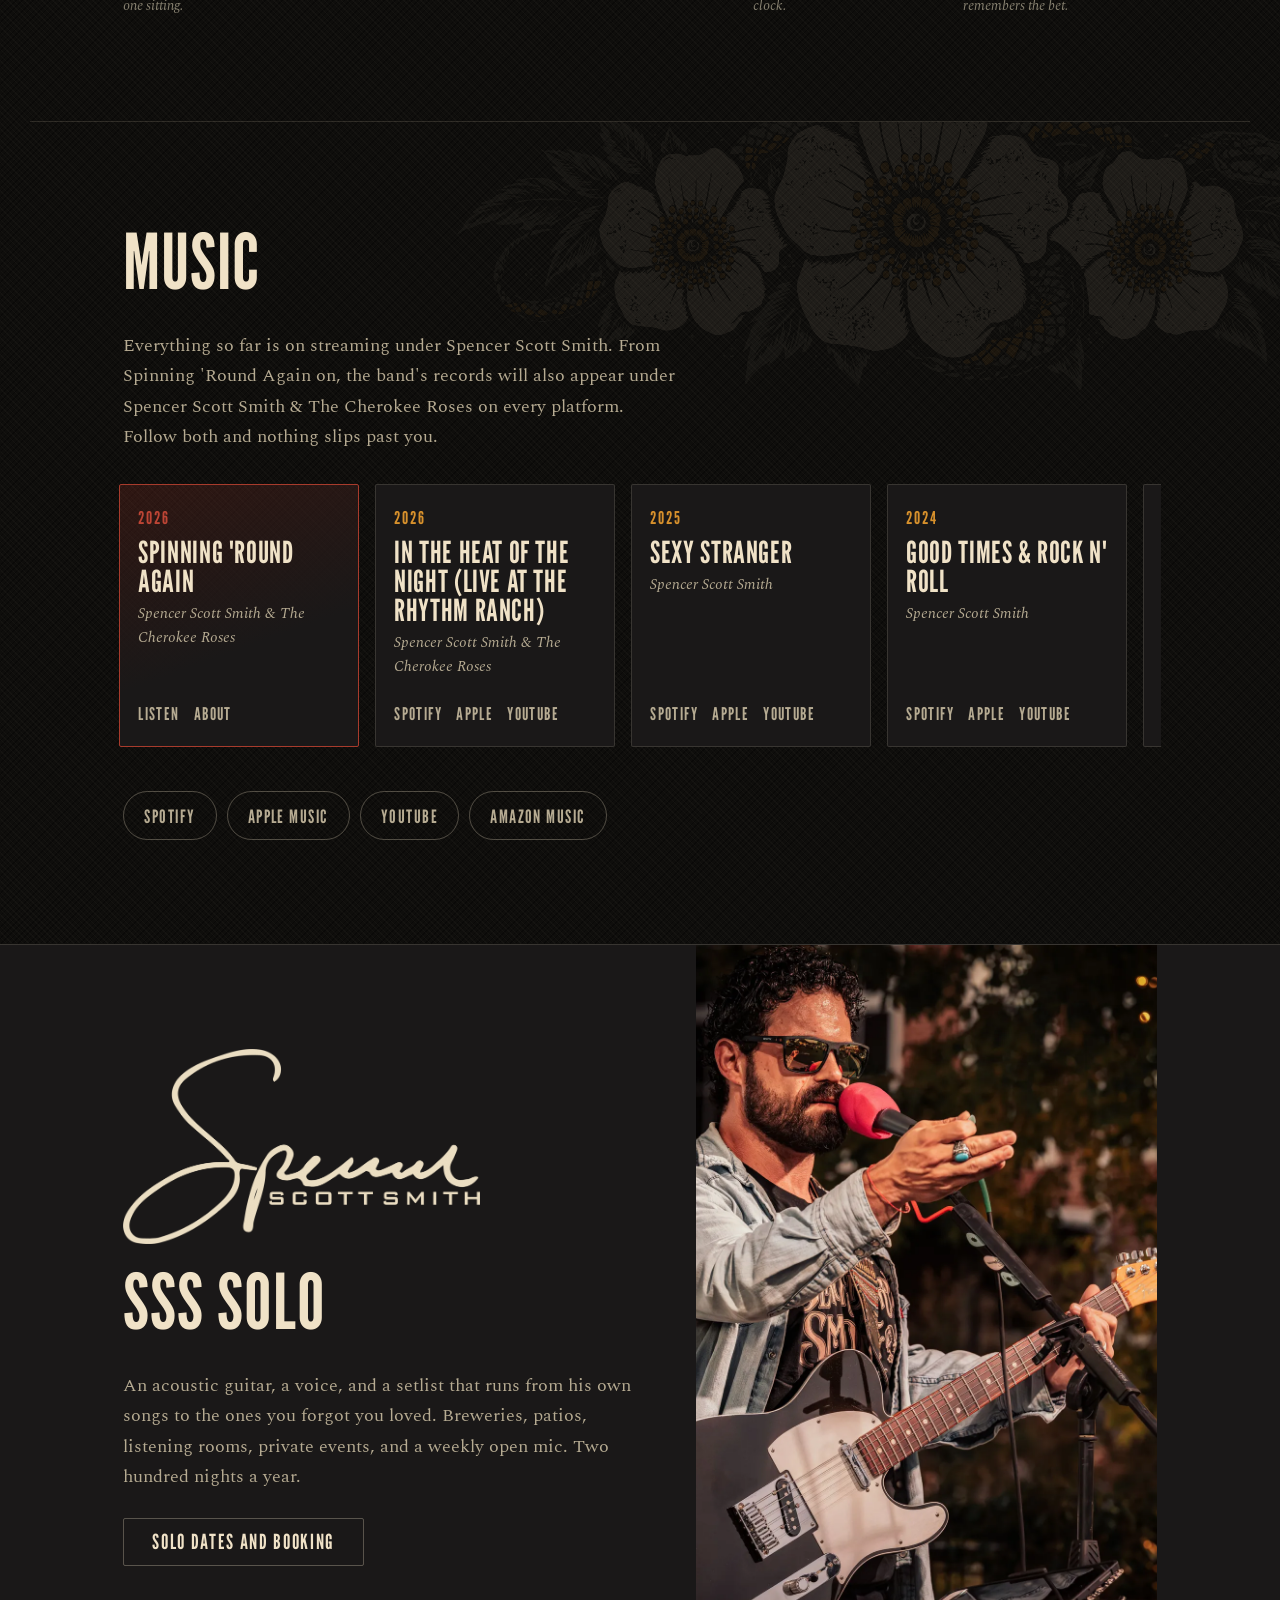
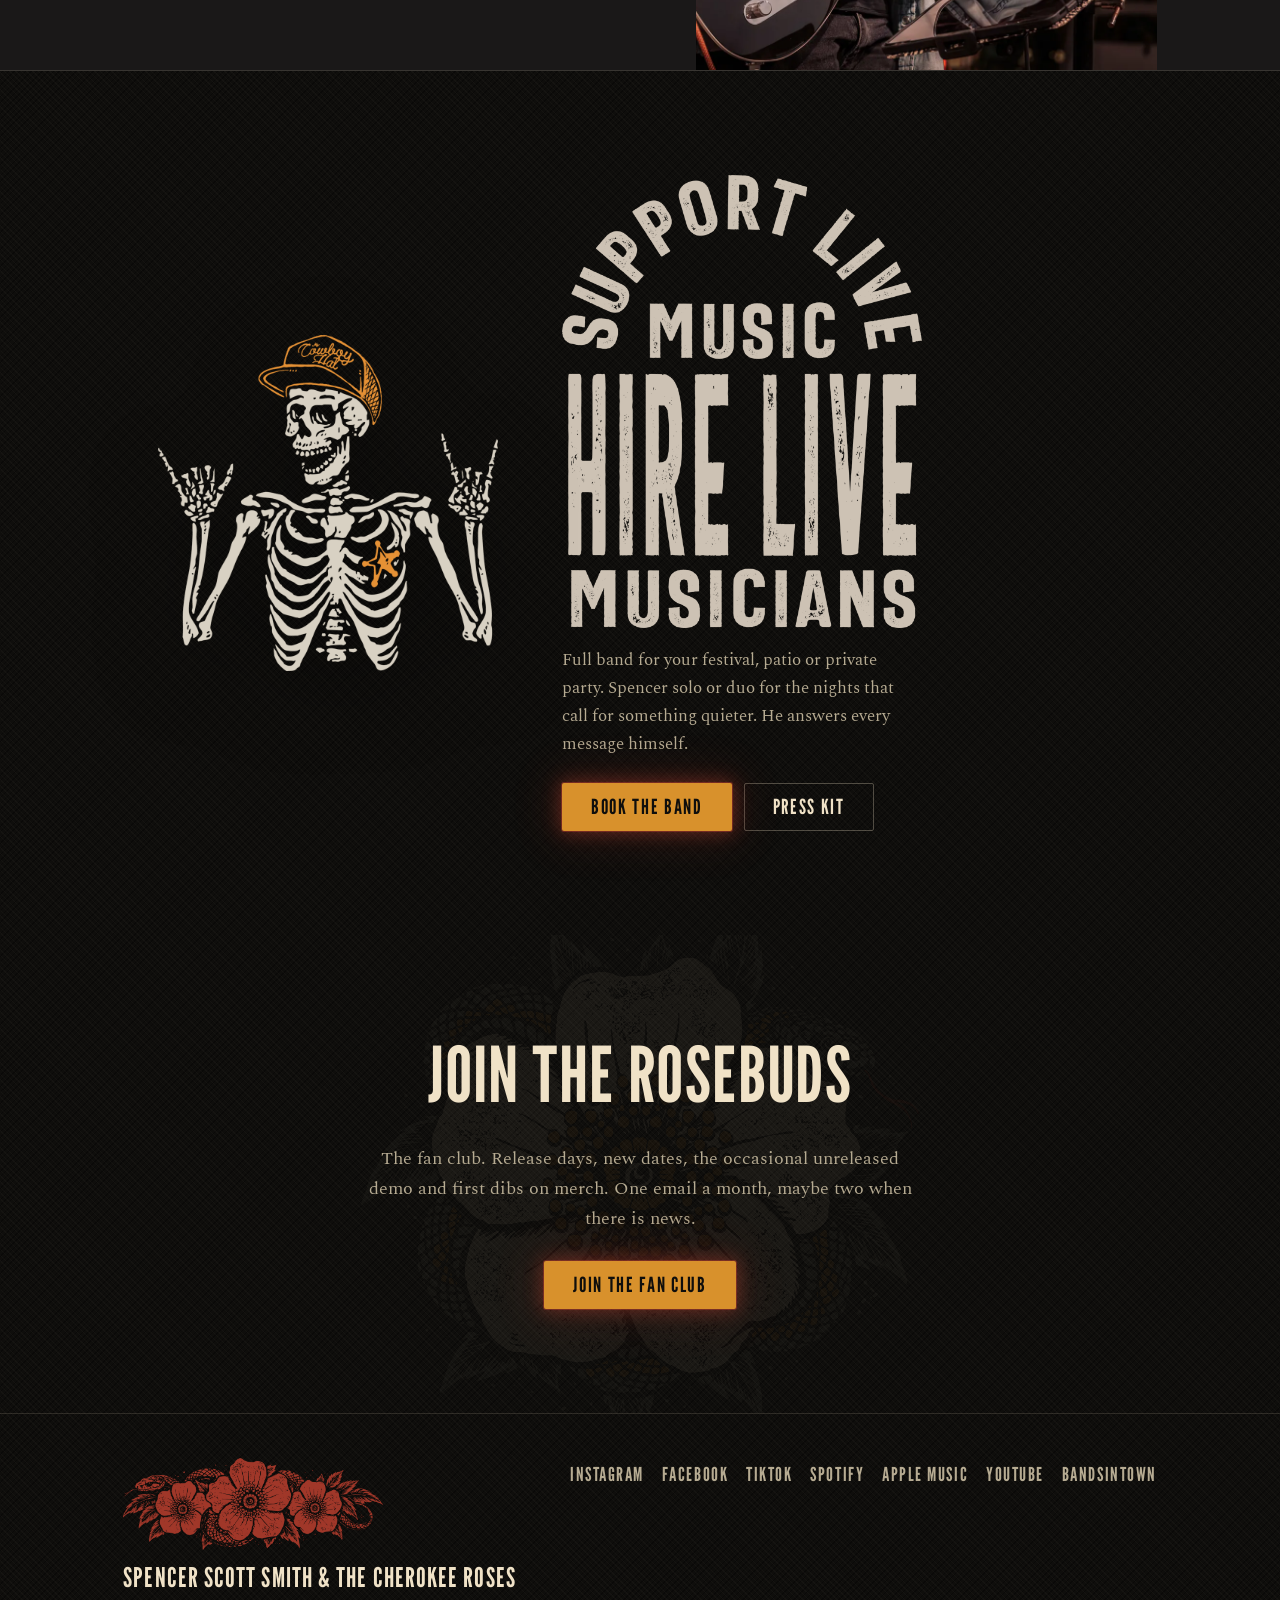
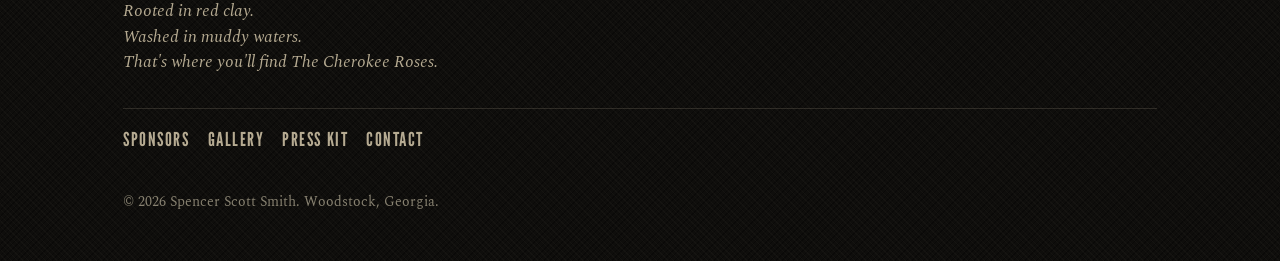
==== commit c2c73cce: "Official Out Now banner from the designer replaces the patched one" ====
--- a/index.html
+++ b/index.html
@@ -12,13 +12,13 @@
 <meta property="og:url" content="https://spencerscottsmith.com/">
 <meta property="og:image" content="https://spencerscottsmith.com/assets/img/releases/og-spinning-round-again.jpg">
 <meta name="twitter:card" content="summary_large_image">
-<link rel="icon" href="/assets/img/brand/favicon-32.png?v=20261106c" sizes="32x32">
-<link rel="apple-touch-icon" href="/assets/img/brand/apple-touch-icon.png?v=20261106c">
+<link rel="icon" href="/assets/img/brand/favicon-32.png?v=20261106e" sizes="32x32">
+<link rel="apple-touch-icon" href="/assets/img/brand/apple-touch-icon.png?v=20261106e">
 <link rel="preconnect" href="https://fonts.googleapis.com">
 <link rel="preconnect" href="https://fonts.gstatic.com" crossorigin>
 <link href="https://fonts.googleapis.com/css2?family=League+Gothic&family=Spectral:ital,wght@0,400;0,500;0,600;1,400;1,500&display=swap" rel="stylesheet">
-<link rel="preload" as="image" href="/assets/img/brand/logotype.svg?v=20261106c">
-<link rel="stylesheet" href="/assets/css/site.css?v=20261106c">
+<link rel="preload" as="image" href="/assets/img/brand/logotype.svg?v=20261106e">
+<link rel="stylesheet" href="/assets/css/site.css?v=20261106e">
 <script>
 /* Splash shows once per session. Skip it for deep links, for ?nosplash, and for repeat views. */
 (function(){try{var h=location.hash,q=location.search;if(h||/nosplash/.test(q)||sessionStorage.getItem('sss-splash')){document.documentElement.classList.add('no-splash')}else{document.documentElement.classList.add('splash-on')}}catch(e){document.documentElement.classList.add('no-splash')}})();
@@ -62,8 +62,8 @@
     <img class="top" src="/assets/img/releases/spinning-round-again-banner.jpg" alt="Spinning 'Round Again. Pre-save, out 11.11." width="1702" height="630" fetchpriority="high">
   </picture>
   <picture class="released-only">
-    <source srcset="/assets/img/releases/spinning-round-again-banner-out.webp" type="image/webp">
-    <img class="top" src="/assets/img/releases/spinning-round-again-banner-out.jpg" alt="Spinning 'Round Again. Out now." width="1702" height="630" loading="lazy">
+    <source srcset="/assets/img/releases/spinning-round-again-banner-out.webp?v=20261106e" type="image/webp">
+    <img class="top" src="/assets/img/releases/spinning-round-again-banner-out.jpg?v=20261106e" alt="Spinning 'Round Again. Out now." width="1702" height="630" loading="lazy">
   </picture>
   <div class="in">
     <div class="cover">
@@ -85,7 +85,7 @@
 <div class="edge t" aria-hidden="true"></div><div class="edge b" aria-hidden="true"></div><div class="edge l" aria-hidden="true"></div><div class="edge r" aria-hidden="true"></div>
 
 <nav class="nav" id="nav" aria-label="Main">
-  <a class="brand" href="/"><img src="/assets/img/brand/badge.png?v=20261106c" alt="" width="1281" height="1274"><span>SSS &amp; The Cherokee Roses</span></a>
+  <a class="brand" href="/"><img src="/assets/img/brand/badge.png?v=20261106e" alt="" width="1281" height="1274"><span>SSS &amp; The Cherokee Roses</span></a>
   <div class="links" id="menu">
     <ul>
       <li><a href="/#single">Single</a></li>
@@ -117,7 +117,7 @@
   </div>
   <div class="scrim"></div>
   <div class="wrap">
-    <h1 class="in d1"><img src="/assets/img/brand/logotype.svg?v=20261106c" alt="Spencer Scott Smith & The Cherokee Roses" width="1280" height="712" fetchpriority="high"></h1>
+    <h1 class="in d1"><img src="/assets/img/brand/logotype.svg?v=20261106e" alt="Spencer Scott Smith & The Cherokee Roses" width="1280" height="712" fetchpriority="high"></h1>
     <p class="tag in d2">Rooted in red clay.<br>Washed in muddy waters.<br>That's where you'll find The Cherokee Roses.</p>
     <div class="ctas in d3">
       <a class="btn btn-primary" href="/spinning-round-again.html"><span class="presave-only">Spinning 'Round Again, out Nov 11</span><span class="released-only">Spinning 'Round Again, out now</span></a>
@@ -301,7 +301,6 @@
     <small>© 2026 Spencer Scott Smith. Woodstock, Georgia.</small>
   </div>
 </footer>
-<div class="poc" role="note">Fifth pass, November 2026.</div>
-<script src="/assets/js/site.js?v=20261106c" defer></script>
+<script src="/assets/js/site.js?v=20261106e" defer></script>
 </body>
 </html>
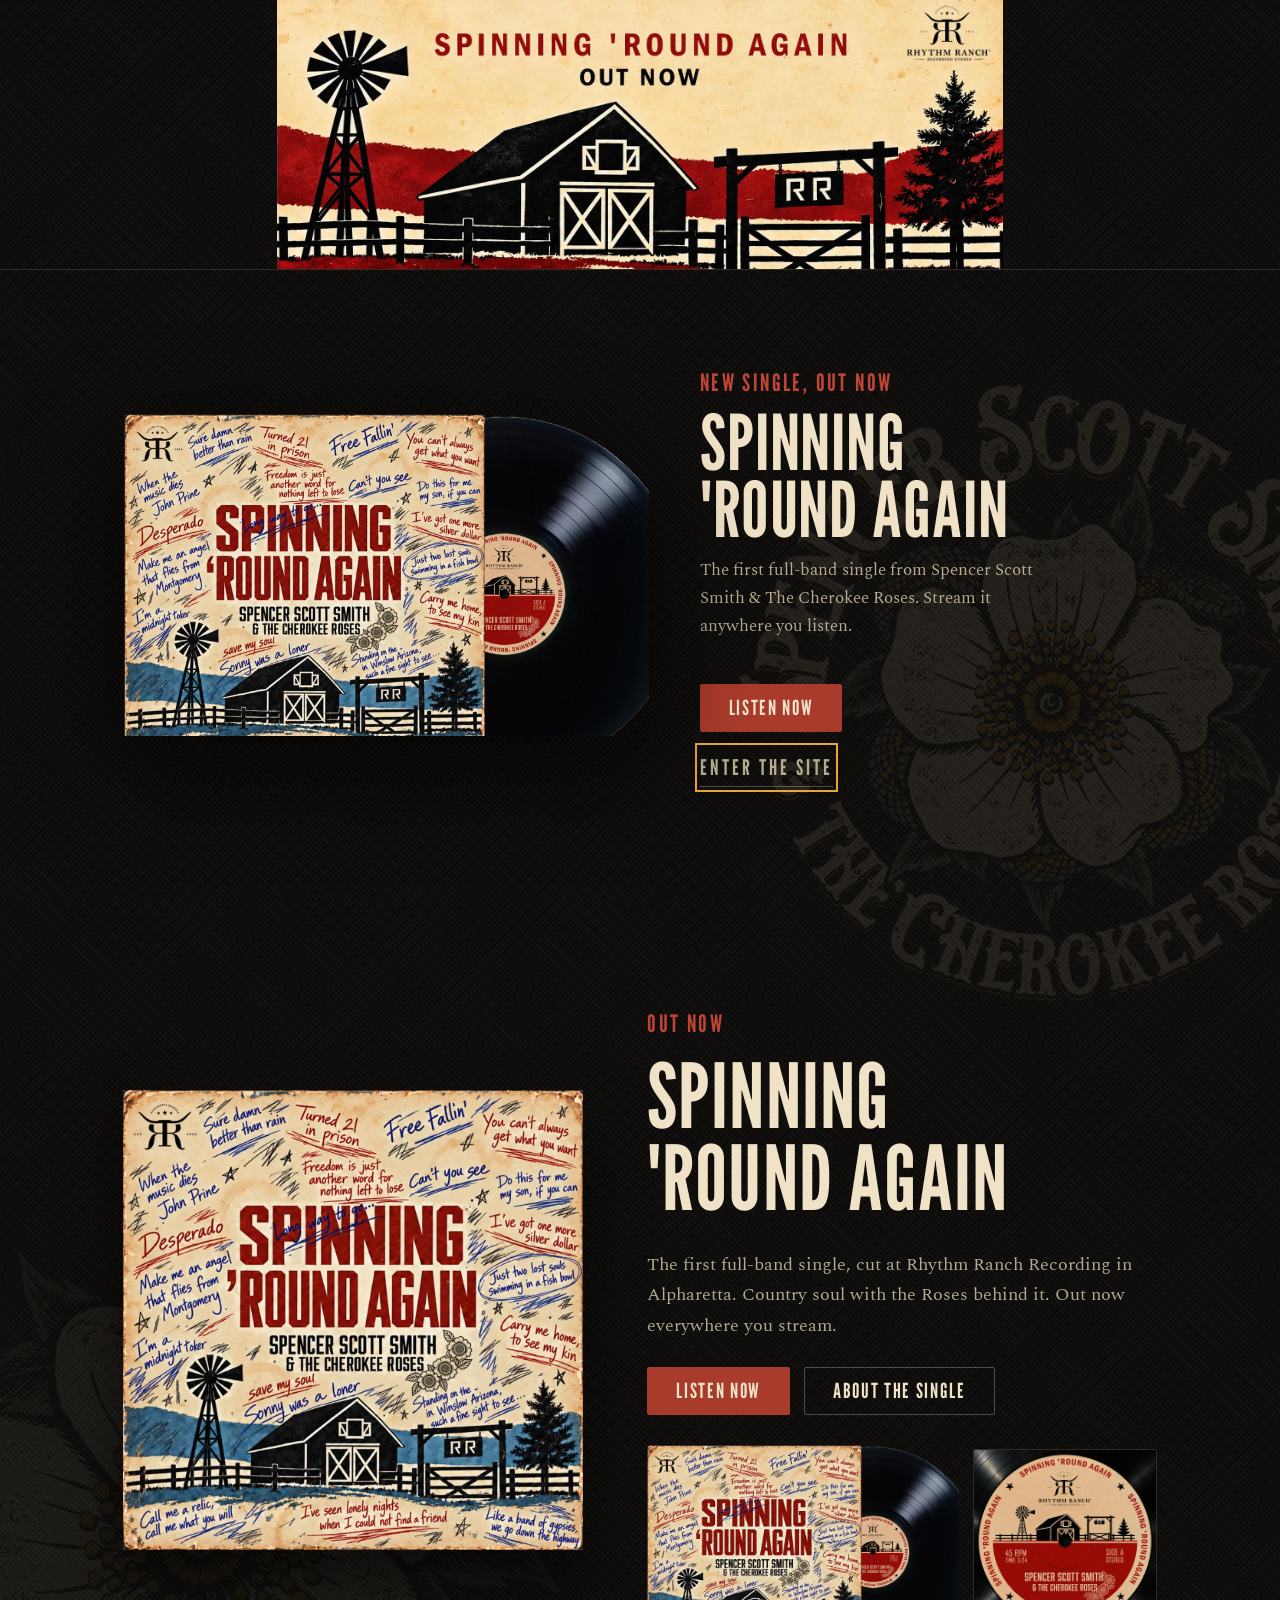
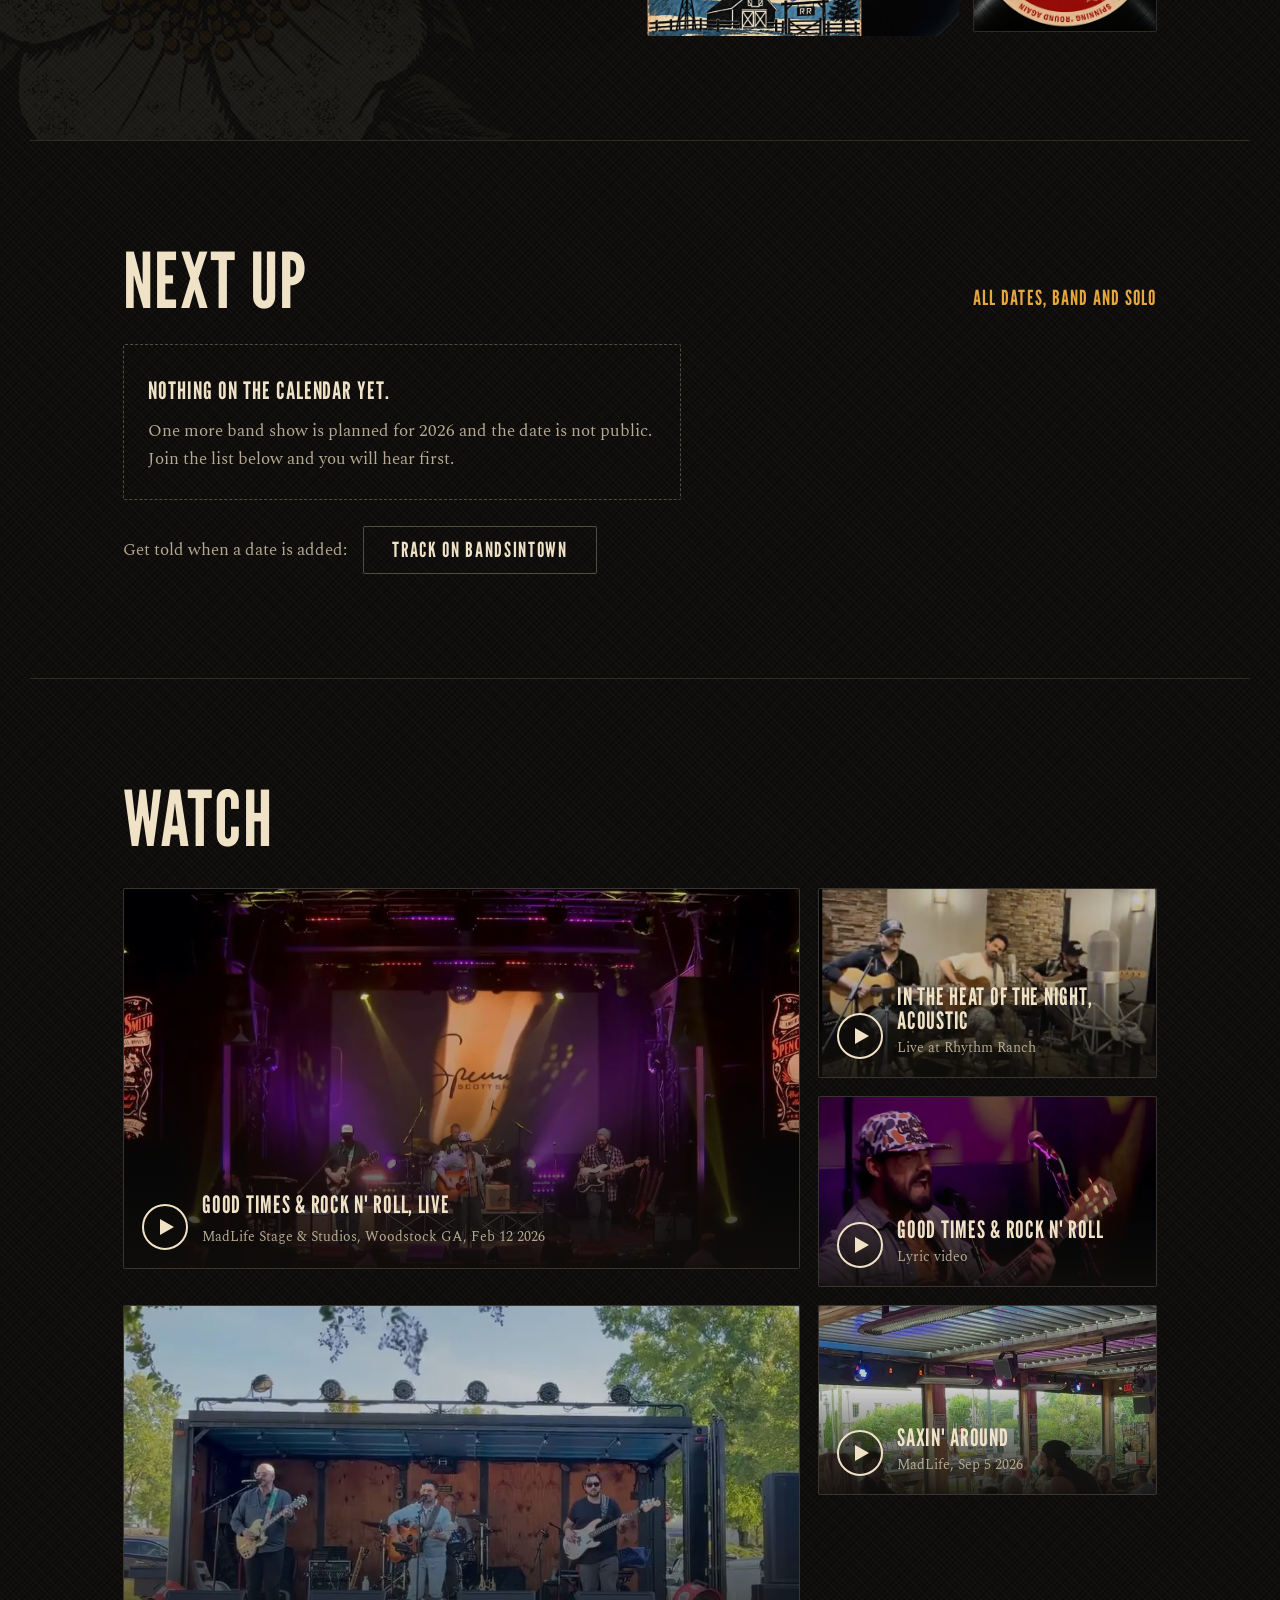
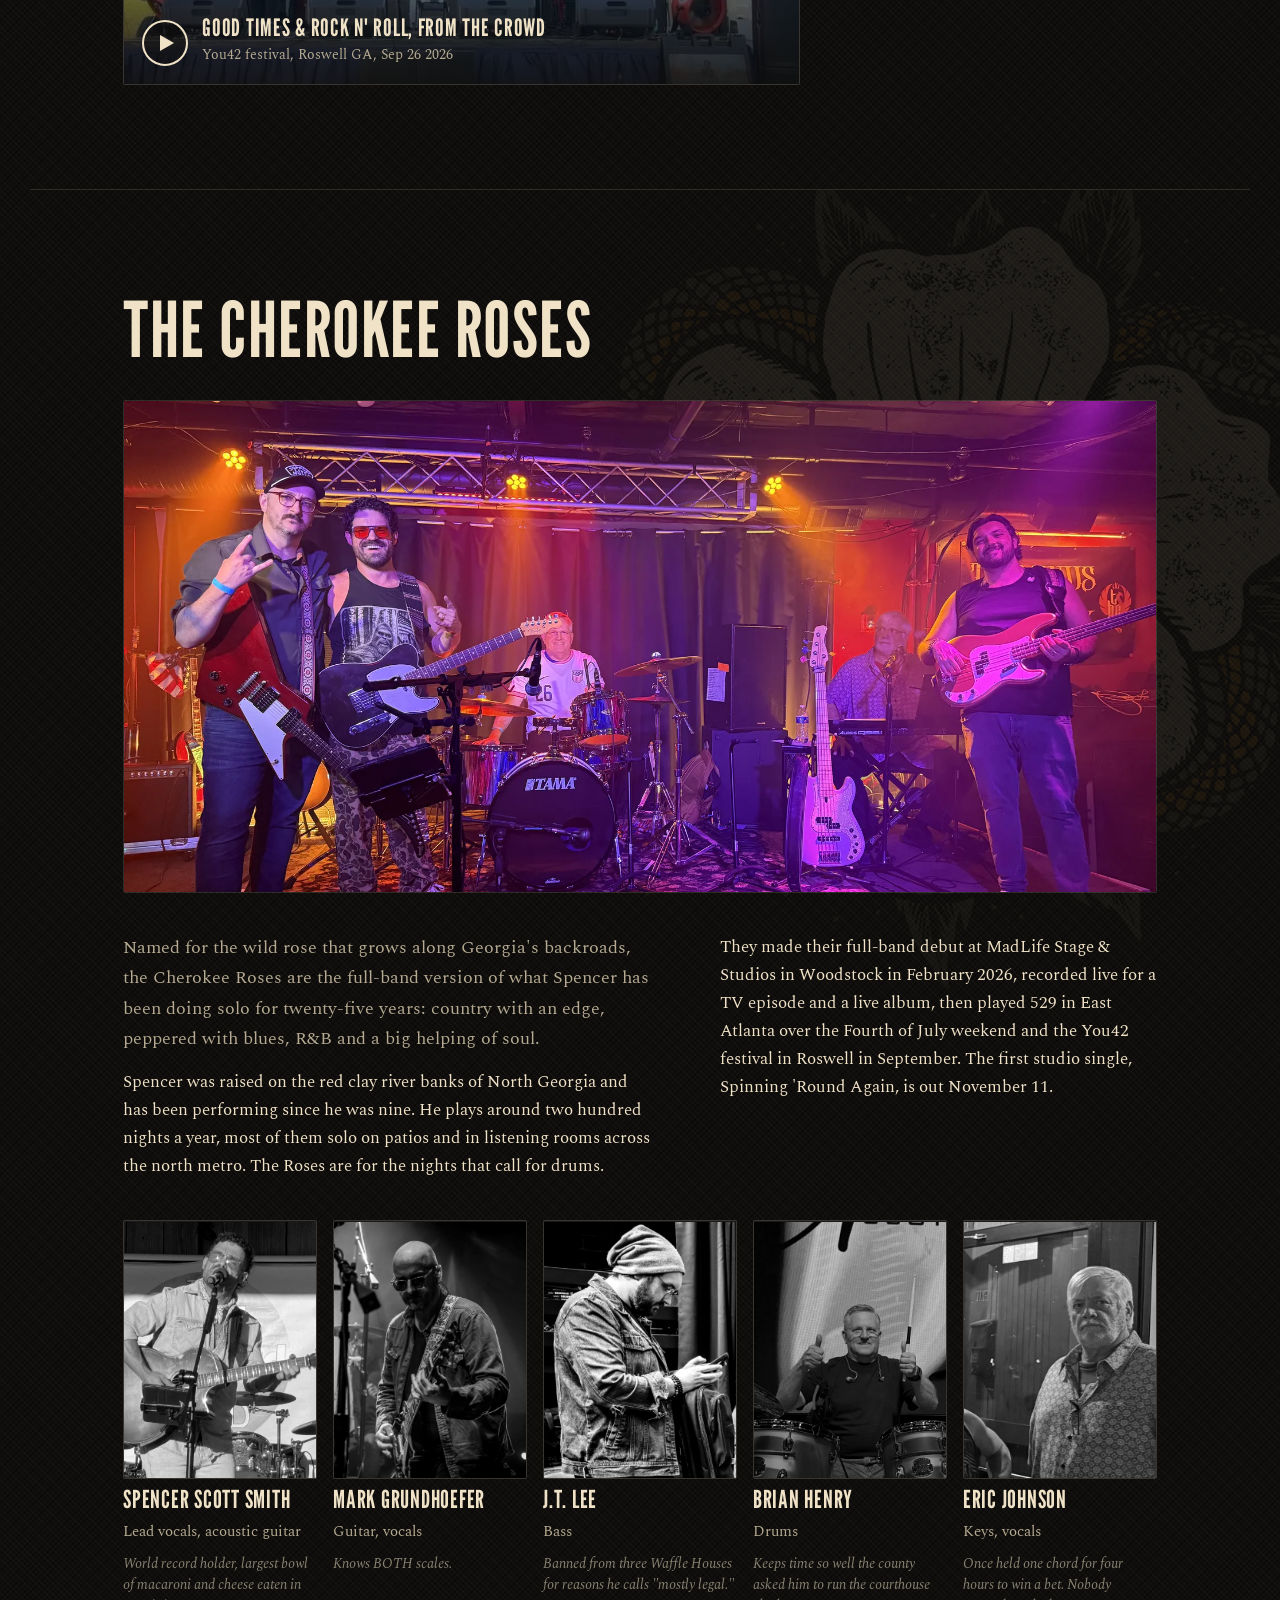
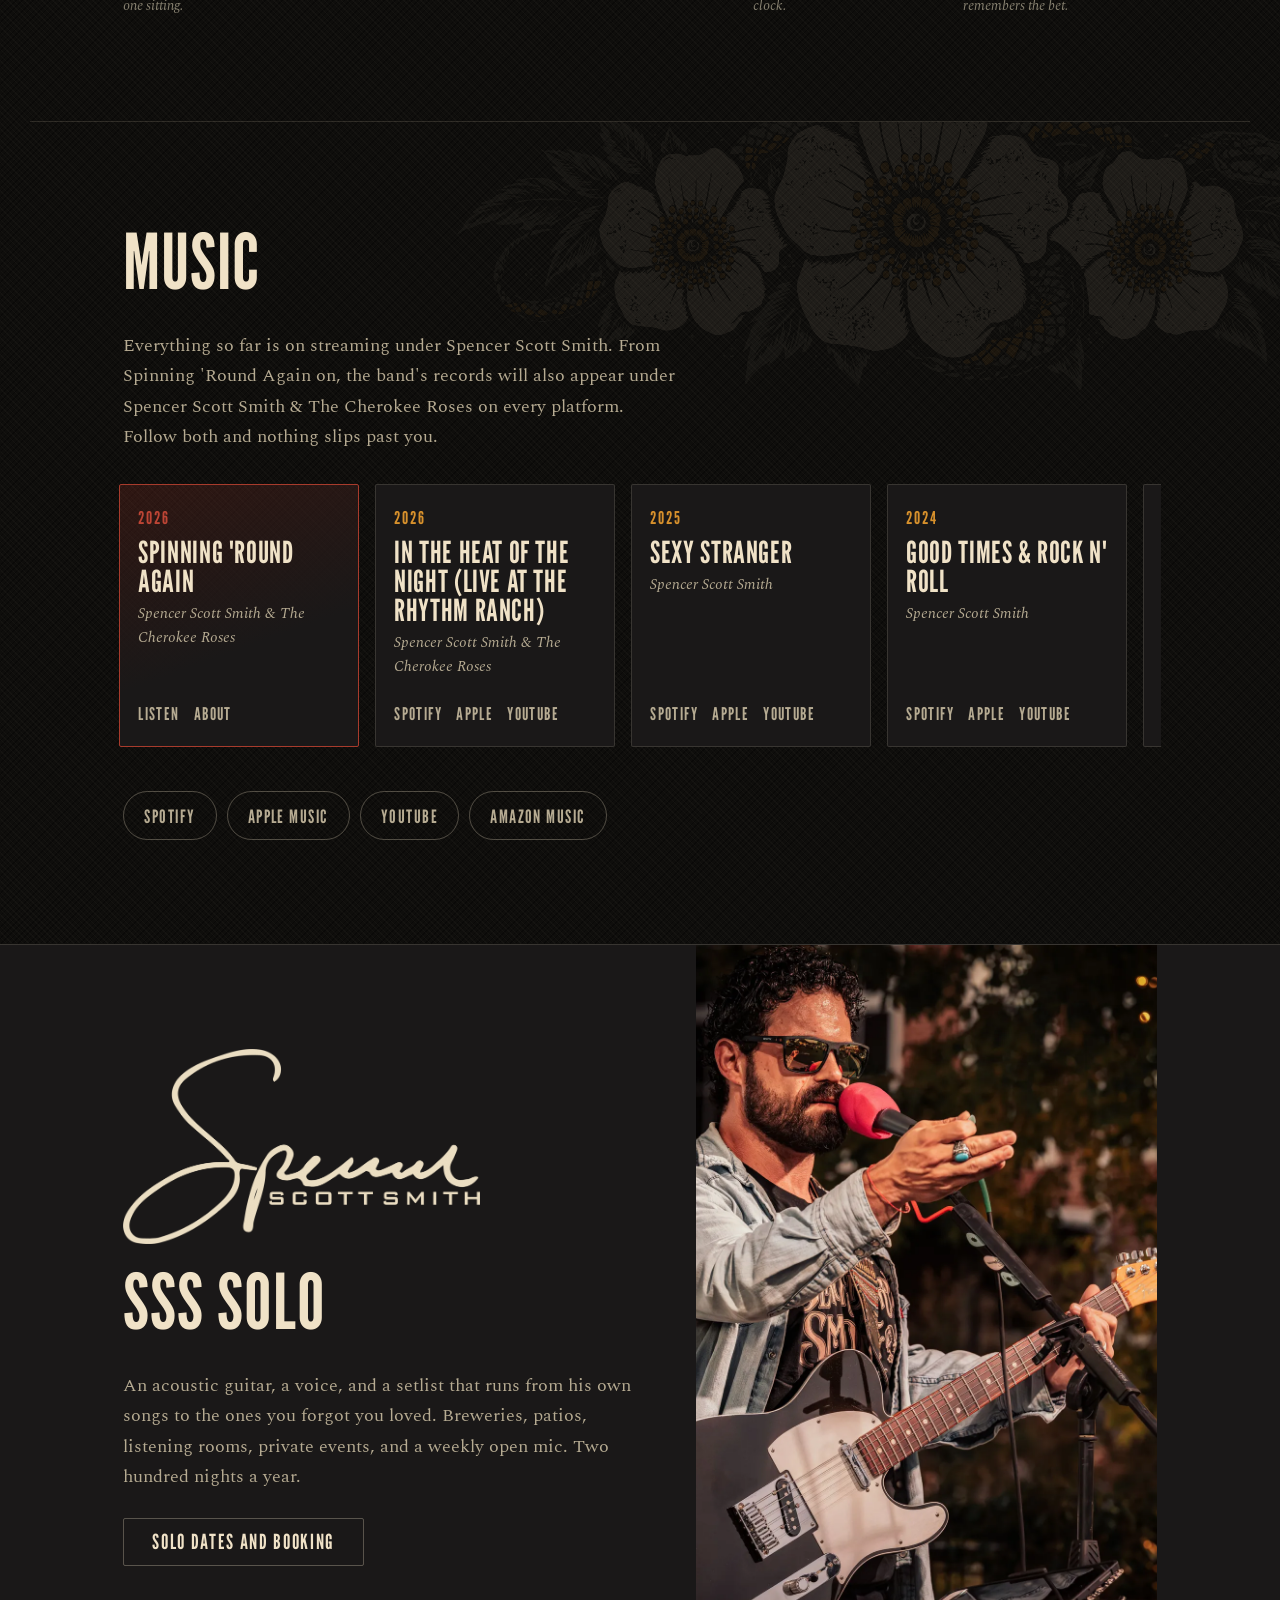
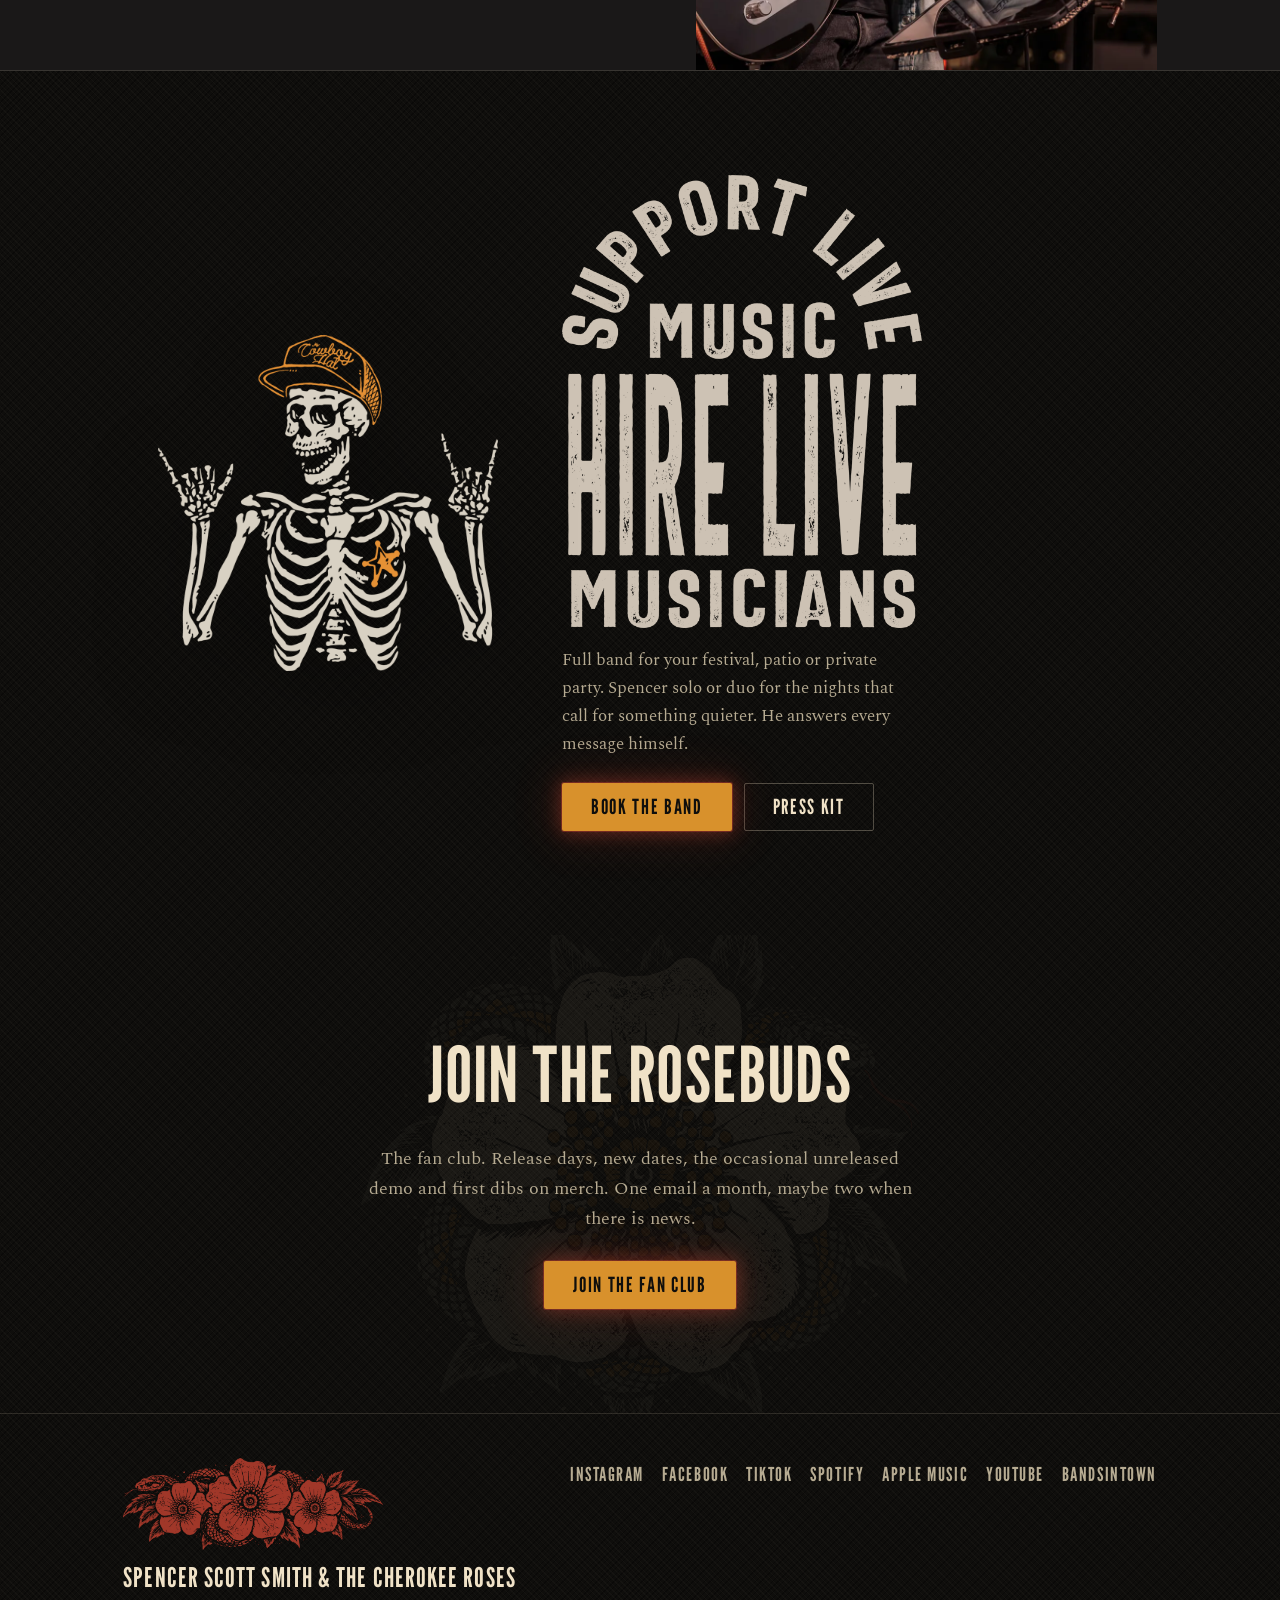
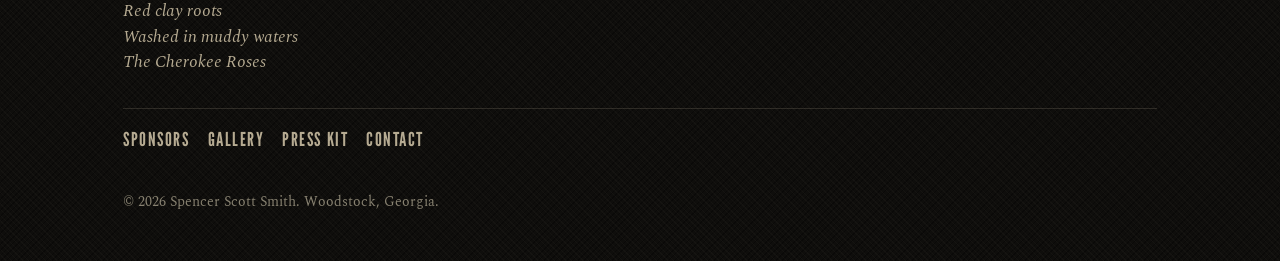
==== commit 467860d4: "Release day, from Spencer's Nov 11 messages: shorter tagline top and bottom (Red clay roots / Washed" ====
--- a/index.html
+++ b/index.html
@@ -4,11 +4,11 @@
 <meta charset="utf-8">
 <meta name="viewport" content="width=device-width, initial-scale=1">
 <title>Spencer Scott Smith &amp; The Cherokee Roses | Woodstock, Georgia Americana band</title>
-<meta name="description" content="Spencer Scott Smith & The Cherokee Roses: original Americana, country and rock n' roll out of Woodstock, Georgia. New single Spinning 'Round Again out November 11, 2026. Shows, music, band, booking.">
+<meta name="description" content="Spencer Scott Smith & The Cherokee Roses: original Americana, country and rock n' roll out of Woodstock, Georgia. New single Spinning 'Round Again out now. Shows, music, band, booking.">
 <link rel="canonical" href="https://spencerscottsmith.com/">
 <meta property="og:type" content="website">
 <meta property="og:title" content="Spencer Scott Smith & The Cherokee Roses">
-<meta property="og:description" content="Rooted in red clay. Washed in muddy waters. That's where you'll find The Cherokee Roses. New single Spinning 'Round Again out November 11.">
+<meta property="og:description" content="Red clay roots. Washed in muddy waters. The Cherokee Roses. New single Spinning 'Round Again out now.">
 <meta property="og:url" content="https://spencerscottsmith.com/">
 <meta property="og:image" content="https://spencerscottsmith.com/assets/img/releases/og-spinning-round-again.jpg">
 <meta name="twitter:card" content="summary_large_image">
@@ -48,6 +48,7 @@
     "https://www.instagram.com/spencerscottsmith_music/",
     "https://www.facebook.com/spencerscottsmithmusic",
     "https://www.tiktok.com/@spencerscottsmith",
+    "https://www.bandsintown.com/a/15674357-spencer-scott-smith-and-the-cherokee-roses",
     "https://www.bandsintown.com/a/15673501-spencer-scott-smith"
   ]
 }
@@ -75,7 +76,7 @@
       <p>The first full-band single from Spencer Scott Smith &amp; The Cherokee Roses. <span class="presave-only">Pre-save it and it lands in your library the morning it drops.</span><span class="released-only">Stream it anywhere you listen.</span></p>
       <div class="count num" data-count aria-live="polite"></div>
       <div class="ctas">
-        <a class="btn btn-brick" data-presave href="https://distrokid.com/hyperfollow/spencerscottsmith/spinning-round-again" target="_blank" rel="noopener">Pre-save the single</a>
+        <a class="btn btn-brick" data-presave href="https://songport.link/t/spencer-scott-smith-spencer-scott-smith-the-cheroke-438gud5e" target="_blank" rel="noopener">Pre-save the single</a>
       </div>
       <button class="enter" type="button" data-enter>Enter the site</button>
     </div>
@@ -118,7 +119,7 @@
   <div class="scrim"></div>
   <div class="wrap">
     <h1 class="in d1"><img src="/assets/img/brand/logotype.svg?v=20261106e" alt="Spencer Scott Smith & The Cherokee Roses" width="1280" height="712" fetchpriority="high"></h1>
-    <p class="tag in d2">Rooted in red clay.<br>Washed in muddy waters.<br>That's where you'll find The Cherokee Roses.</p>
+    <p class="tag in d2">Red clay roots<br>Washed in muddy waters<br>The Cherokee Roses</p>
     <div class="ctas in d3">
       <a class="btn btn-primary" href="/spinning-round-again.html"><span class="presave-only">Spinning 'Round Again, out Nov 11</span><span class="released-only">Spinning 'Round Again, out now</span></a>
       <a class="btn btn-ghost on-photo" href="/shows.html">Shows</a>
@@ -136,7 +137,7 @@
       <h2>Spinning 'Round Again</h2>
       <p class="lede">The first full-band single, cut at Rhythm Ranch Recording in Alpharetta. Country soul with the Roses behind it. <span class="presave-only">Pre-save it and it lands in your library the morning it drops.</span><span class="released-only">Out now everywhere you stream.</span></p>
       <div class="ctas">
-        <a class="btn btn-brick" data-presave href="https://distrokid.com/hyperfollow/spencerscottsmith/spinning-round-again" target="_blank" rel="noopener">Pre-save on Spotify and Apple</a>
+        <a class="btn btn-brick" data-presave href="https://songport.link/t/spencer-scott-smith-spencer-scott-smith-the-cheroke-438gud5e" target="_blank" rel="noopener">Pre-save on Spotify and Apple</a>
         <a class="btn btn-ghost" href="/spinning-round-again.html">About the single</a>
       </div>
       <div class="side">
@@ -158,7 +159,7 @@
     <div data-shows="upcoming" data-filter="band" data-limit="4"></div>
     <div class="follow">
       <span class="lbl">Get told when a date is added:</span>
-      <a class="btn btn-ghost" href="https://www.bandsintown.com/a/15673501-spencer-scott-smith" target="_blank" rel="noopener">Track on Bandsintown</a>
+      <a class="btn btn-ghost" href="https://www.bandsintown.com/a/15674357-spencer-scott-smith-and-the-cherokee-roses" target="_blank" rel="noopener">Track on Bandsintown</a>
     </div>
   </div>
 </section>
@@ -286,7 +287,7 @@
     <div>
       <img class="cluster" src="/assets/img/brand/cluster-snake-red.png" alt="" width="1683" height="596" loading="lazy">
       <div class="fb">Spencer Scott Smith &amp; The Cherokee Roses</div>
-      <div class="ft">Rooted in red clay.<br>Washed in muddy waters.<br>That's where you'll find The Cherokee Roses.</div>
+      <div class="ft">Red clay roots<br>Washed in muddy waters<br>The Cherokee Roses</div>
     </div>
     <ul aria-label="Social links">
       <li><a href="https://www.instagram.com/spencerscottsmith_music/" target="_blank" rel="noopener">Instagram</a></li>
@@ -295,7 +296,7 @@
       <li><a href="https://open.spotify.com/artist/5Wp9gpcf5KGO6pVcpgvgLW" target="_blank" rel="noopener">Spotify</a></li>
       <li><a href="https://music.apple.com/us/artist/spencer-scott-smith/1671007034" target="_blank" rel="noopener">Apple Music</a></li>
       <li><a href="https://www.youtube.com/@spencerscottsmithmusic" target="_blank" rel="noopener">YouTube</a></li>
-      <li><a href="https://www.bandsintown.com/a/15673501-spencer-scott-smith" target="_blank" rel="noopener">Bandsintown</a></li>
+      <li><a href="https://www.bandsintown.com/a/15674357-spencer-scott-smith-and-the-cherokee-roses" target="_blank" rel="noopener">Bandsintown</a></li>
     </ul>
     <ul aria-label="More" style="margin-top:10px"><li><a href="/sponsors.html">Sponsors</a></li><li><a href="/gallery.html">Gallery</a></li><li><a href="/epk.html">Press kit</a></li><li><a href="/contact.html">Contact</a></li></ul>
     <small>© 2026 Spencer Scott Smith. Woodstock, Georgia.</small>
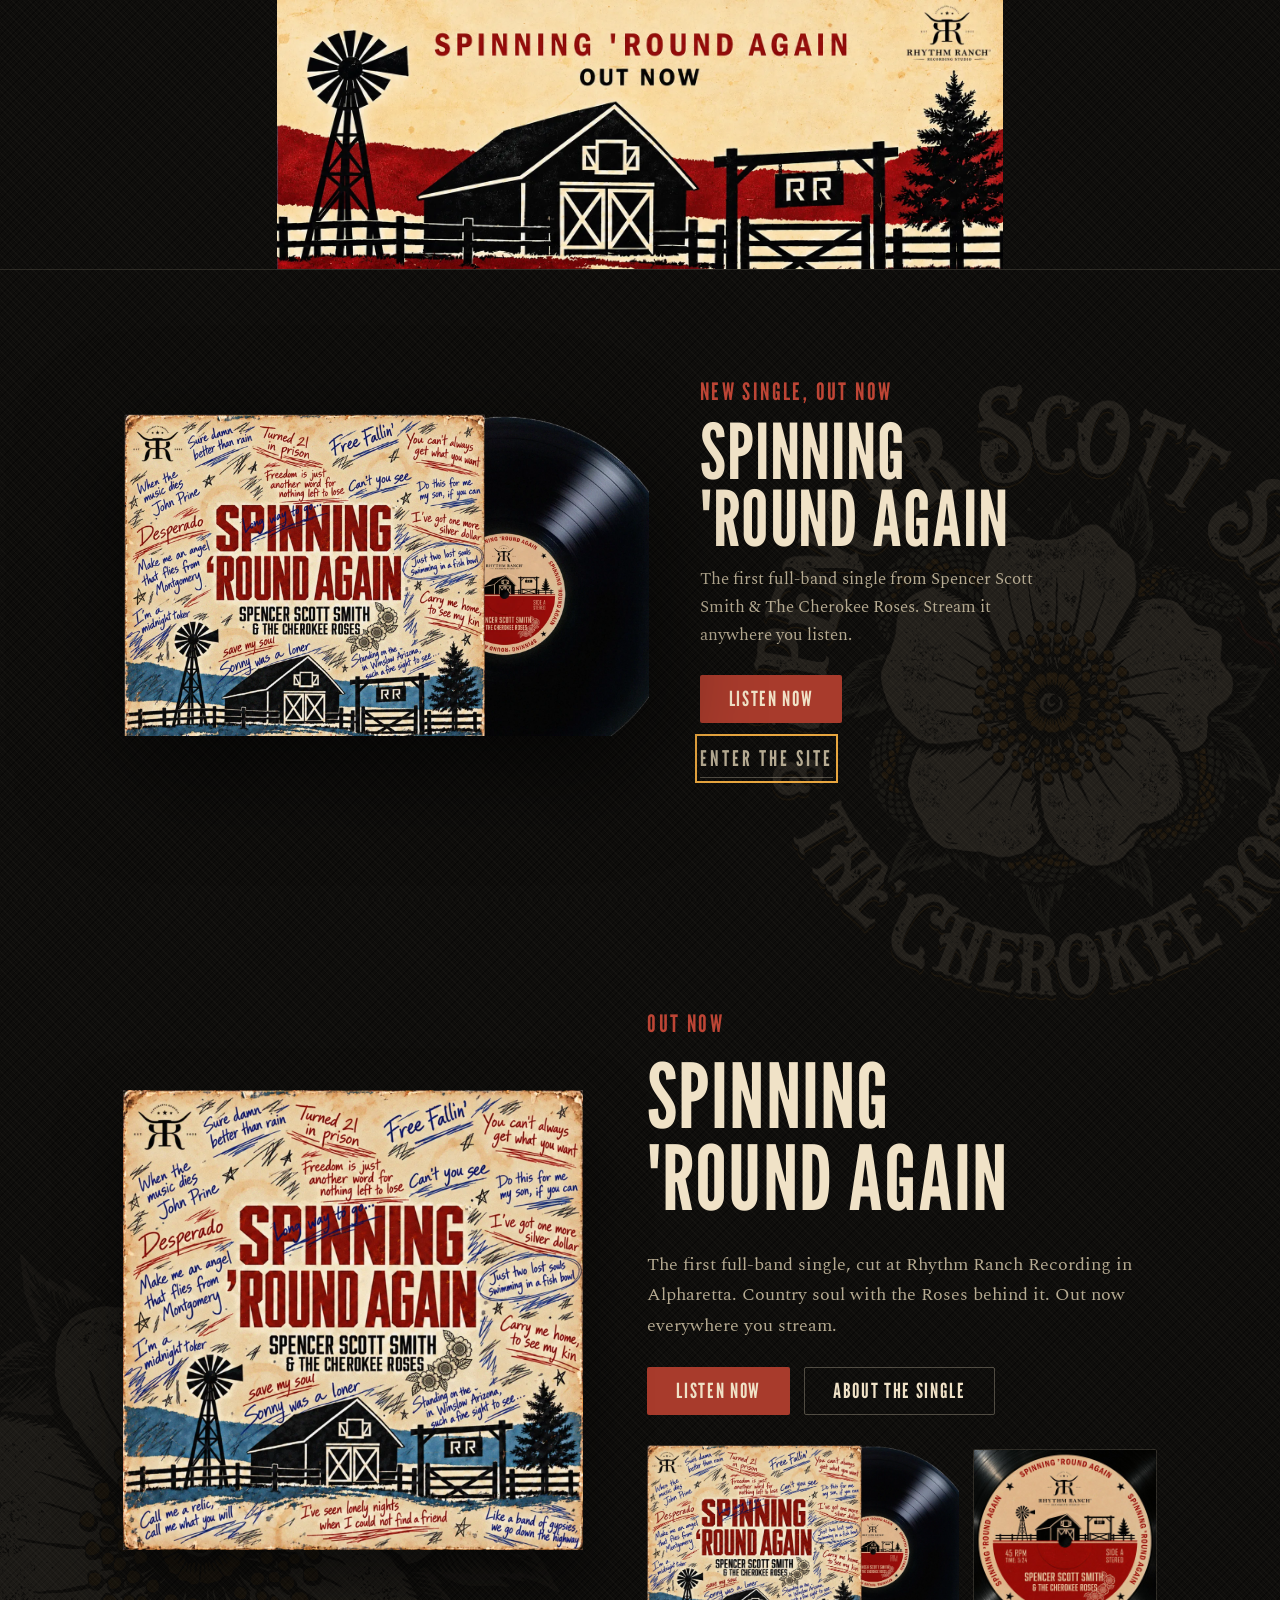
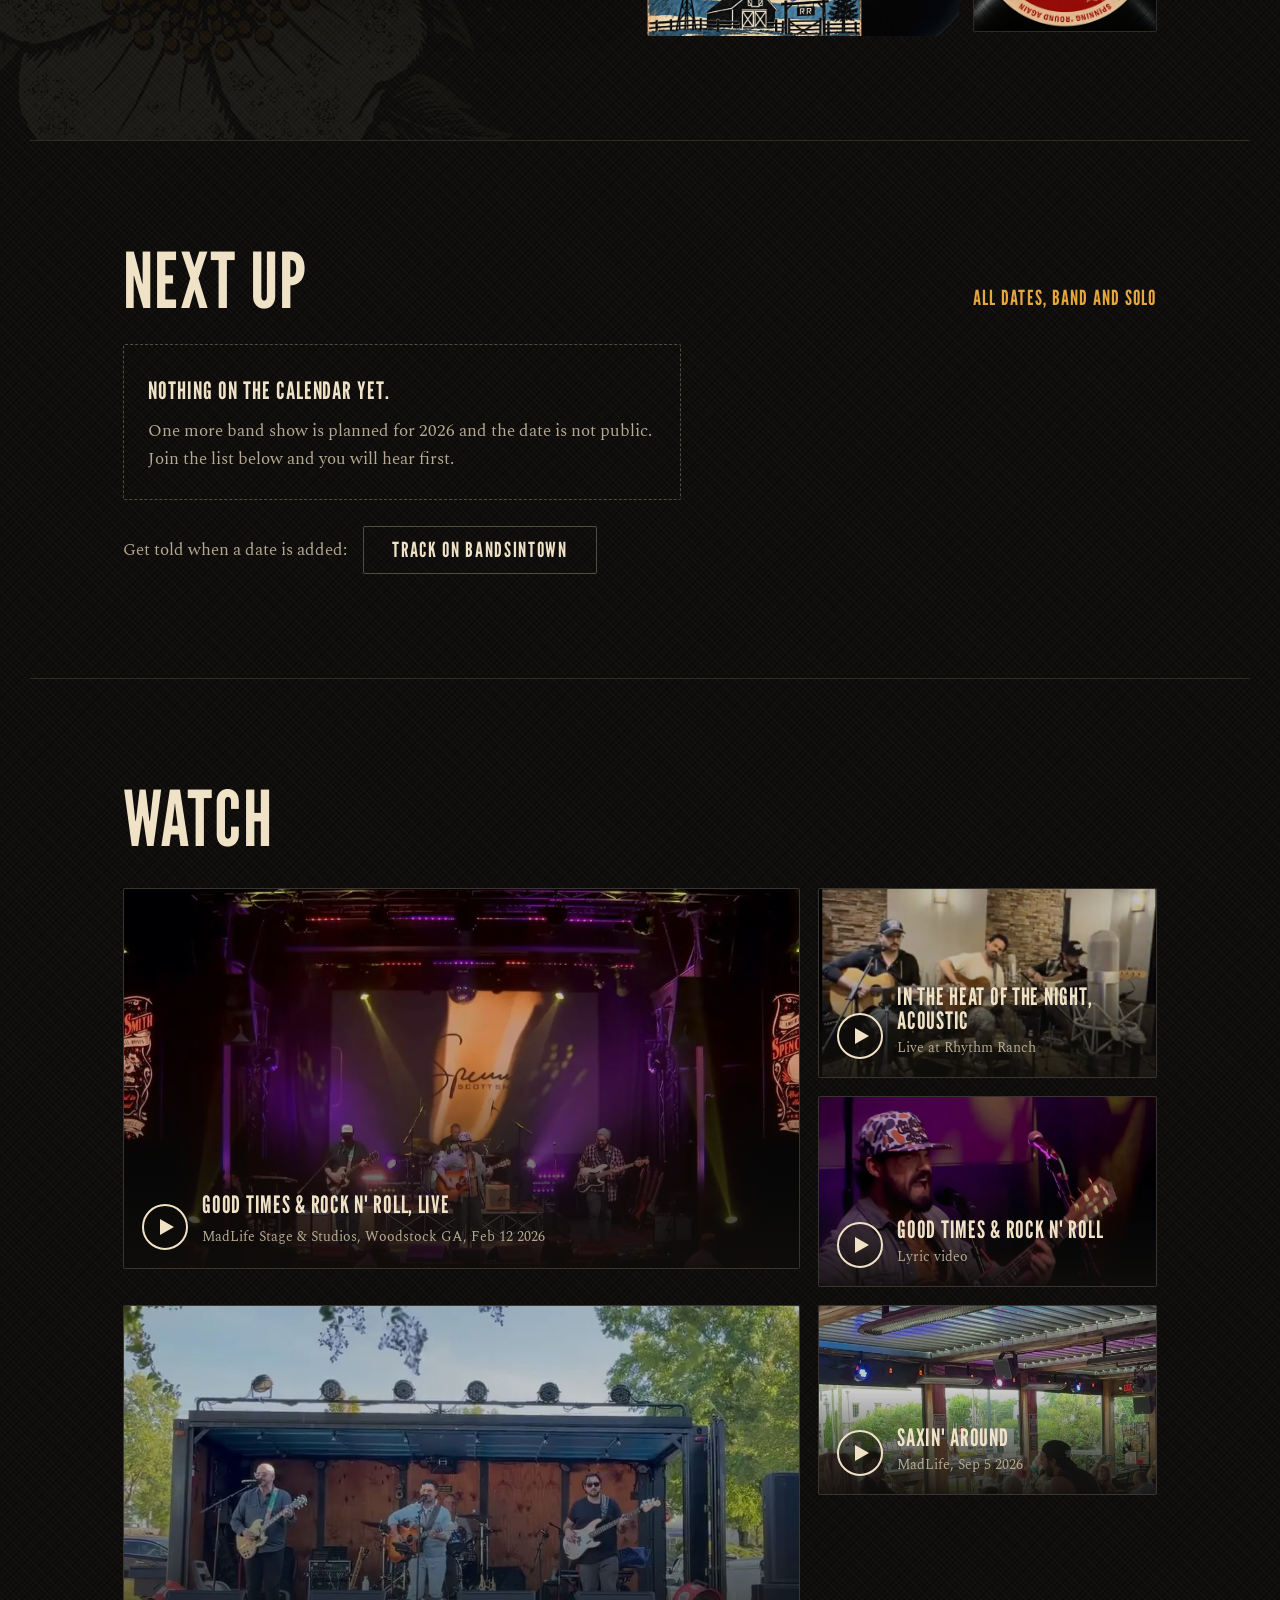
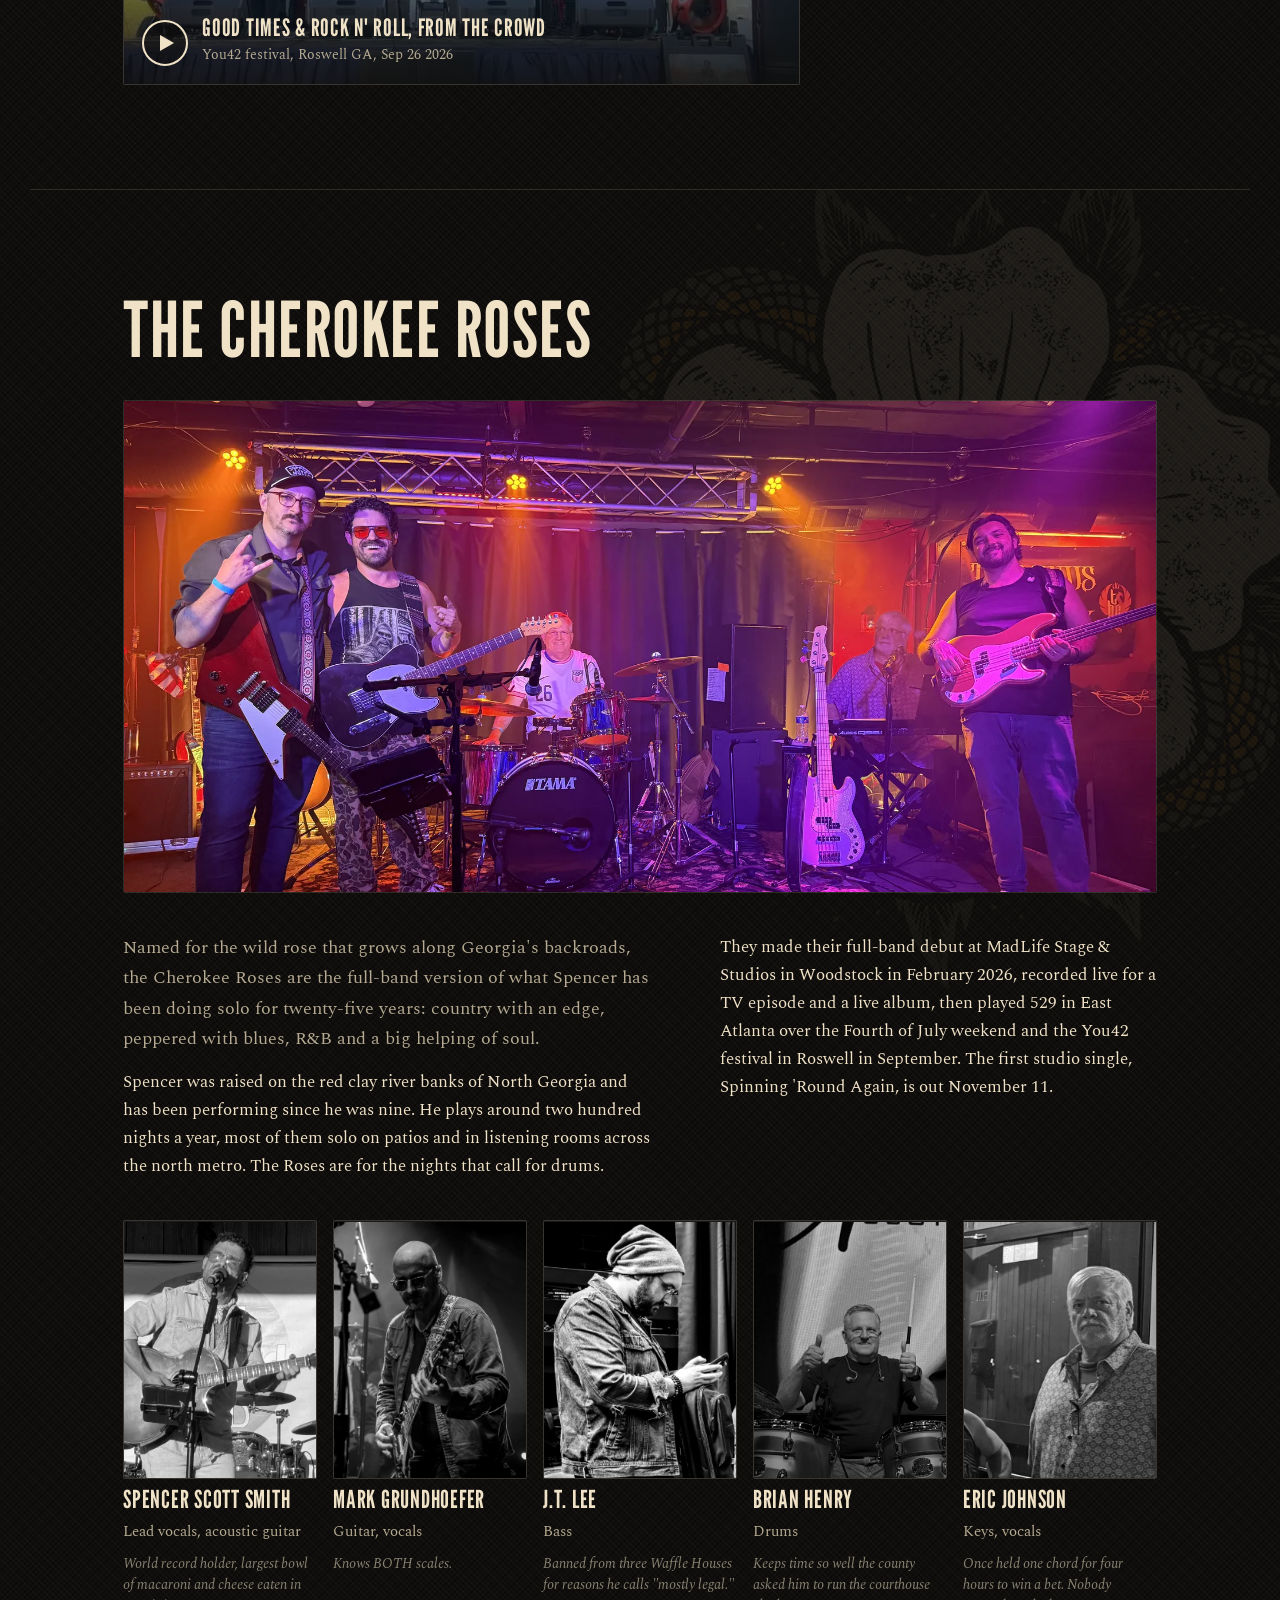
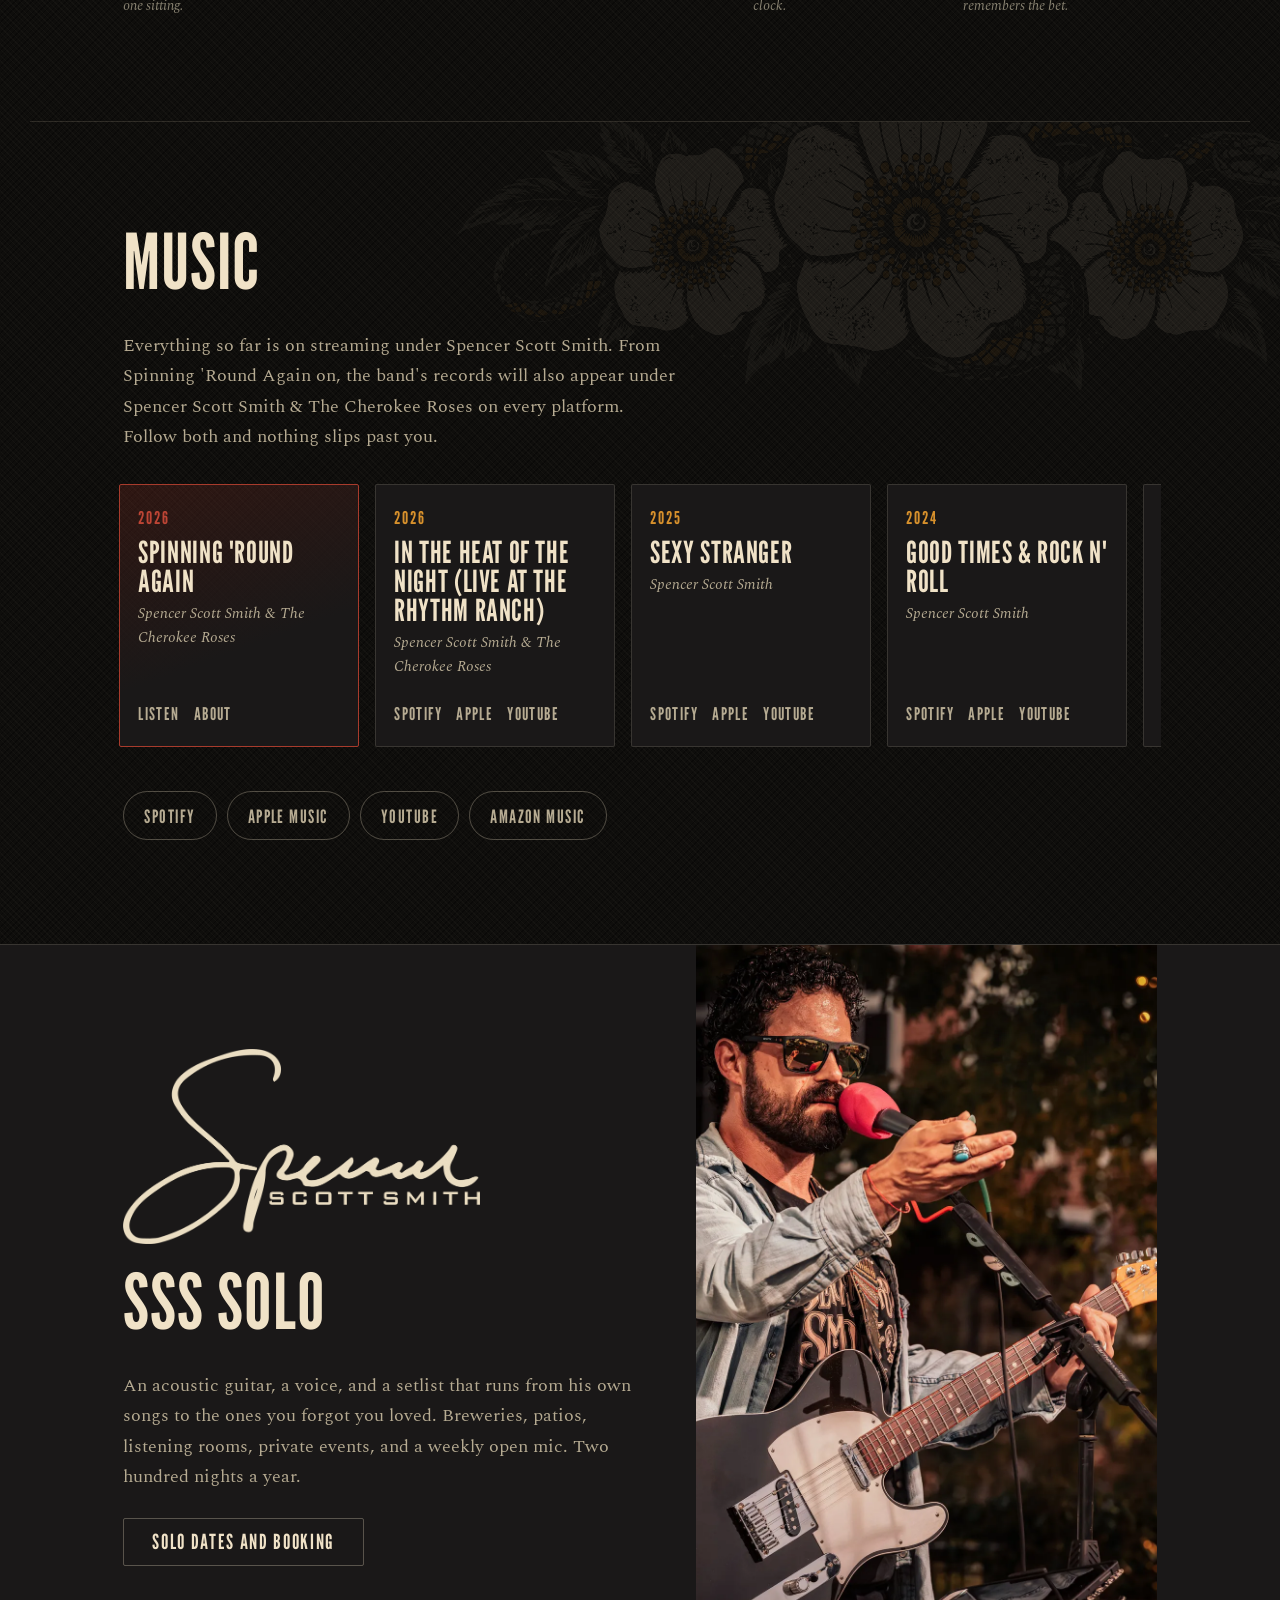
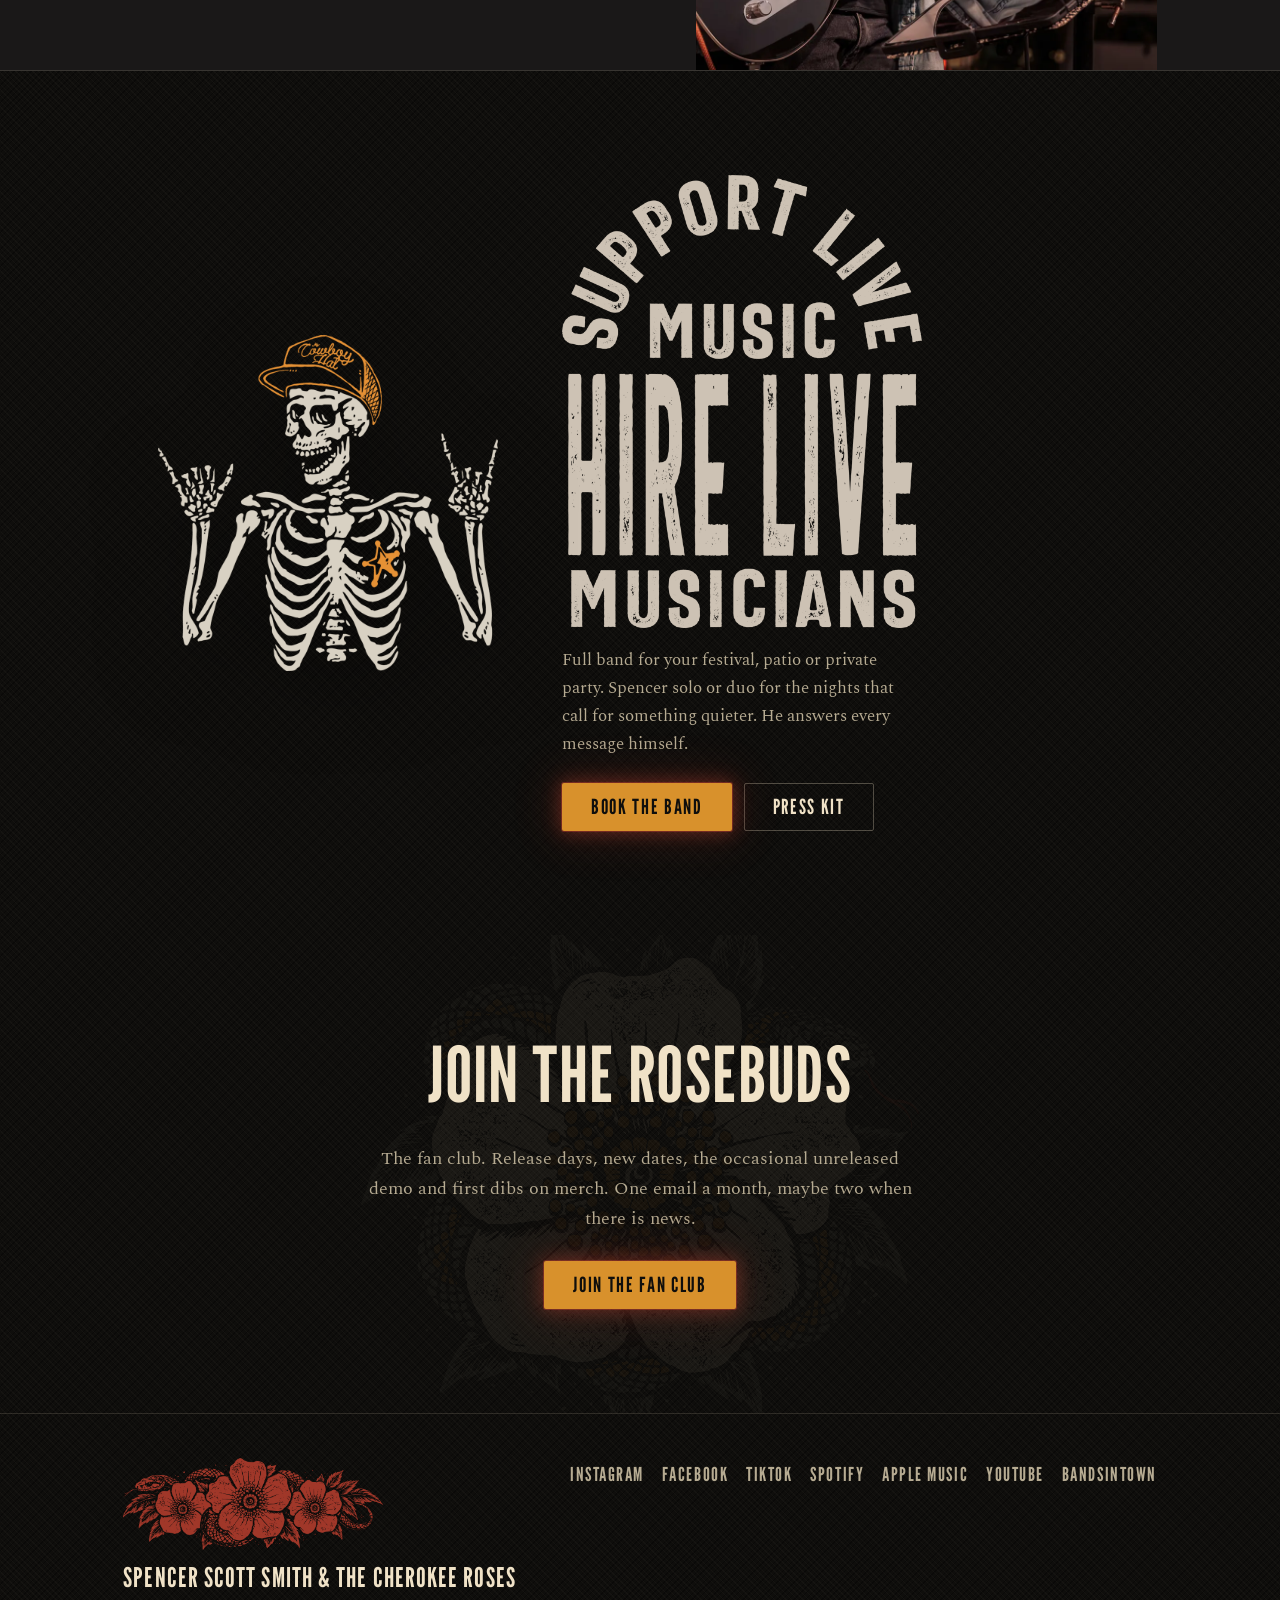
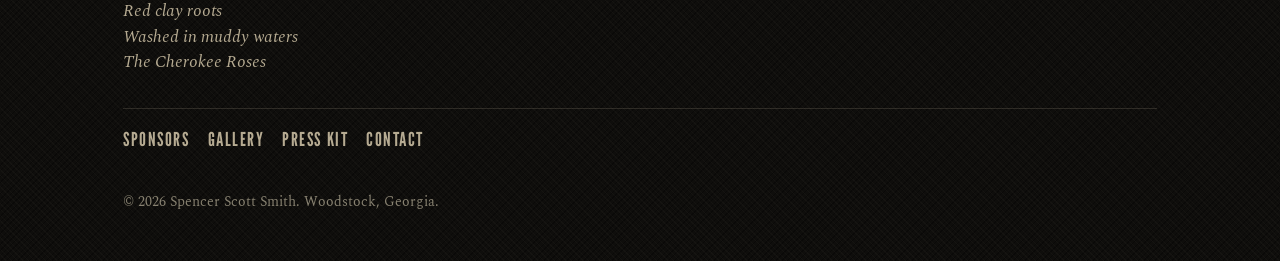
==== commit f8e2e7df: "After release day: remove the pre-save state and the midnight flip. Pages are plain out-now markup (" ====
--- a/index.html
+++ b/index.html
@@ -12,13 +12,13 @@
 <meta property="og:url" content="https://spencerscottsmith.com/">
 <meta property="og:image" content="https://spencerscottsmith.com/assets/img/releases/og-spinning-round-again.jpg">
 <meta name="twitter:card" content="summary_large_image">
-<link rel="icon" href="/assets/img/brand/favicon-32.png?v=20261106e" sizes="32x32">
-<link rel="apple-touch-icon" href="/assets/img/brand/apple-touch-icon.png?v=20261106e">
+<link rel="icon" href="/assets/img/brand/favicon-32.png?v=20261111a" sizes="32x32">
+<link rel="apple-touch-icon" href="/assets/img/brand/apple-touch-icon.png?v=20261111a">
 <link rel="preconnect" href="https://fonts.googleapis.com">
 <link rel="preconnect" href="https://fonts.gstatic.com" crossorigin>
 <link href="https://fonts.googleapis.com/css2?family=League+Gothic&family=Spectral:ital,wght@0,400;0,500;0,600;1,400;1,500&display=swap" rel="stylesheet">
-<link rel="preload" as="image" href="/assets/img/brand/logotype.svg?v=20261106e">
-<link rel="stylesheet" href="/assets/css/site.css?v=20261106e">
+<link rel="preload" as="image" href="/assets/img/brand/logotype.svg?v=20261111a">
+<link rel="stylesheet" href="/assets/css/site.css?v=20261111a">
 <script>
 /* Splash shows once per session. Skip it for deep links, for ?nosplash, and for repeat views. */
 (function(){try{var h=location.hash,q=location.search;if(h||/nosplash/.test(q)||sessionStorage.getItem('sss-splash')){document.documentElement.classList.add('no-splash')}else{document.documentElement.classList.add('splash-on')}}catch(e){document.documentElement.classList.add('no-splash')}})();
@@ -58,25 +58,20 @@
 <a class="skip" href="#main">Skip to content</a>
 
 <div id="splash" role="dialog" aria-modal="true" aria-labelledby="splash-title">
-  <picture class="presave-only">
-    <source srcset="/assets/img/releases/spinning-round-again-banner.webp" type="image/webp">
-    <img class="top" src="/assets/img/releases/spinning-round-again-banner.jpg" alt="Spinning 'Round Again. Pre-save, out 11.11." width="1702" height="630" fetchpriority="high">
-  </picture>
-  <picture class="released-only">
-    <source srcset="/assets/img/releases/spinning-round-again-banner-out.webp?v=20261106e" type="image/webp">
-    <img class="top" src="/assets/img/releases/spinning-round-again-banner-out.jpg?v=20261106e" alt="Spinning 'Round Again. Out now." width="1702" height="630" loading="lazy">
+  <picture>
+    <source srcset="/assets/img/releases/spinning-round-again-banner-out.webp?v=20261111a" type="image/webp">
+    <img class="top" src="/assets/img/releases/spinning-round-again-banner-out.jpg?v=20261111a" alt="Spinning 'Round Again. Out now." width="1702" height="630" fetchpriority="high">
   </picture>
   <div class="in">
     <div class="cover">
       <picture><source srcset="/assets/img/releases/sleeve-record.webp" type="image/webp"><img src="/assets/img/releases/sleeve-record.png" alt="The Spinning 'Round Again sleeve with the 45 sliding out of it" width="1200" height="736" fetchpriority="high"></picture>
     </div>
     <div>
-      <div class="when" data-when>New single, out November 11</div>
+      <div class="when">New single, out now</div>
       <h1 id="splash-title">Spinning 'Round Again</h1>
-      <p>The first full-band single from Spencer Scott Smith &amp; The Cherokee Roses. <span class="presave-only">Pre-save it and it lands in your library the morning it drops.</span><span class="released-only">Stream it anywhere you listen.</span></p>
-      <div class="count num" data-count aria-live="polite"></div>
+      <p>The first full-band single from Spencer Scott Smith &amp; The Cherokee Roses. Stream it anywhere you listen.</p>
       <div class="ctas">
-        <a class="btn btn-brick" data-presave href="https://songport.link/t/spencer-scott-smith-spencer-scott-smith-the-cheroke-438gud5e" target="_blank" rel="noopener">Pre-save the single</a>
+        <a class="btn btn-brick" href="https://songport.link/t/spencer-scott-smith-spencer-scott-smith-the-cheroke-438gud5e" target="_blank" rel="noopener">Listen now</a>
       </div>
       <button class="enter" type="button" data-enter>Enter the site</button>
     </div>
@@ -86,7 +81,7 @@
 <div class="edge t" aria-hidden="true"></div><div class="edge b" aria-hidden="true"></div><div class="edge l" aria-hidden="true"></div><div class="edge r" aria-hidden="true"></div>
 
 <nav class="nav" id="nav" aria-label="Main">
-  <a class="brand" href="/"><img src="/assets/img/brand/badge.png?v=20261106e" alt="" width="1281" height="1274"><span>SSS &amp; The Cherokee Roses</span></a>
+  <a class="brand" href="/"><img src="/assets/img/brand/badge.png?v=20261111a" alt="" width="1281" height="1274"><span>SSS &amp; The Cherokee Roses</span></a>
   <div class="links" id="menu">
     <ul>
       <li><a href="/#single">Single</a></li>
@@ -118,10 +113,10 @@
   </div>
   <div class="scrim"></div>
   <div class="wrap">
-    <h1 class="in d1"><img src="/assets/img/brand/logotype.svg?v=20261106e" alt="Spencer Scott Smith & The Cherokee Roses" width="1280" height="712" fetchpriority="high"></h1>
+    <h1 class="in d1"><img src="/assets/img/brand/logotype.svg?v=20261111a" alt="Spencer Scott Smith & The Cherokee Roses" width="1280" height="712" fetchpriority="high"></h1>
     <p class="tag in d2">Red clay roots<br>Washed in muddy waters<br>The Cherokee Roses</p>
     <div class="ctas in d3">
-      <a class="btn btn-primary" href="/spinning-round-again.html"><span class="presave-only">Spinning 'Round Again, out Nov 11</span><span class="released-only">Spinning 'Round Again, out now</span></a>
+      <a class="btn btn-primary" href="/spinning-round-again.html">Spinning 'Round Again, out now</a>
       <a class="btn btn-ghost on-photo" href="/shows.html">Shows</a>
     </div>
   </div>
@@ -133,11 +128,11 @@
       <picture><source srcset="/assets/img/releases/spinning-round-again.webp" type="image/webp"><img src="/assets/img/releases/spinning-round-again.jpg" alt="Spinning 'Round Again single cover: the title in red block letters over handwritten lyric fragments, a barn, a windmill and a ranch gate marked RR" width="1200" height="1200" loading="lazy"></picture>
     </div>
     <div>
-      <div class="when"><span class="presave-only">Out Wednesday, November 11, 2026</span><span class="released-only">Out now</span></div>
+      <div class="when">Out now</div>
       <h2>Spinning 'Round Again</h2>
-      <p class="lede">The first full-band single, cut at Rhythm Ranch Recording in Alpharetta. Country soul with the Roses behind it. <span class="presave-only">Pre-save it and it lands in your library the morning it drops.</span><span class="released-only">Out now everywhere you stream.</span></p>
+      <p class="lede">The first full-band single, cut at Rhythm Ranch Recording in Alpharetta. Country soul with the Roses behind it. Out now everywhere you stream.</p>
       <div class="ctas">
-        <a class="btn btn-brick" data-presave href="https://songport.link/t/spencer-scott-smith-spencer-scott-smith-the-cheroke-438gud5e" target="_blank" rel="noopener">Pre-save on Spotify and Apple</a>
+        <a class="btn btn-brick" href="https://songport.link/t/spencer-scott-smith-spencer-scott-smith-the-cheroke-438gud5e" target="_blank" rel="noopener">Listen now</a>
         <a class="btn btn-ghost" href="/spinning-round-again.html">About the single</a>
       </div>
       <div class="side">
@@ -244,7 +239,7 @@
 <section class="solo-door">
   <div class="wrap">
     <div class="copy">
-      <img class="sig" src="/assets/img/brand/solo-signature.png?v=20261103b" alt="Spencer Scott Smith, signature logo" width="1600" height="875" loading="lazy">
+      <img class="sig" src="/assets/img/brand/solo-signature.png?v=20261111a" alt="Spencer Scott Smith, signature logo" width="1600" height="875" loading="lazy">
       <h2>SSS Solo</h2>
       <p class="lede">An acoustic guitar, a voice, and a setlist that runs from his own songs to the ones you forgot you loved. Breweries, patios, listening rooms, private events, and a weekly open mic. Two hundred nights a year.</p>
       <div class="ctas" style="margin-top:26px"><a class="btn btn-ghost" href="/solo.html">Solo dates and booking</a></div>
@@ -302,6 +297,6 @@
     <small>© 2026 Spencer Scott Smith. Woodstock, Georgia.</small>
   </div>
 </footer>
-<script src="/assets/js/site.js?v=20261106e" defer></script>
+<script src="/assets/js/site.js?v=20261111a" defer></script>
 </body>
 </html>
--- a/assets/css/site.css
+++ b/assets/css/site.css
@@ -85,10 +85,6 @@
 .num{font-variant-numeric:tabular-nums}
 .kicker{font-family:var(--display);font-size:1.3rem;text-transform:uppercase;letter-spacing:.14em;color:var(--mustard)}
 
-/* release state: html.released flips pre-save copy and art to out-now */
-.released-only{display:none}
-html.released .released-only{display:revert}
-html.released .presave-only{display:none}
 
 /* buttons */
 .btn{
@@ -166,9 +162,6 @@
 #splash h1{font-size:clamp(3rem,6vw,4.8rem);line-height:.88}
 #splash .when{font-family:var(--display);font-size:1.5rem;letter-spacing:.1em;text-transform:uppercase;color:var(--brick-2);margin:0 0 6px}
 #splash p{color:var(--bone-2);max-width:40ch;margin-top:12px}
-#splash .count{display:flex;gap:20px;margin-top:18px;font-family:var(--display)}
-#splash .count .n{font-size:2.4rem;line-height:1}
-#splash .count .l{font-size:1rem;letter-spacing:.1em;text-transform:uppercase;color:var(--bone-3);margin-top:4px}
 #splash .ctas{display:flex;gap:12px;flex-wrap:wrap;margin-top:26px}
 #splash .enter{display:block;margin-top:16px;font-family:var(--display);font-size:1.35rem;letter-spacing:.14em;text-transform:uppercase;color:var(--bone-2);background:none;border:0;cursor:pointer;padding:6px 0;border-bottom:1px solid var(--line-2)}
 #splash .enter:hover{color:var(--bone);border-color:var(--bone)}
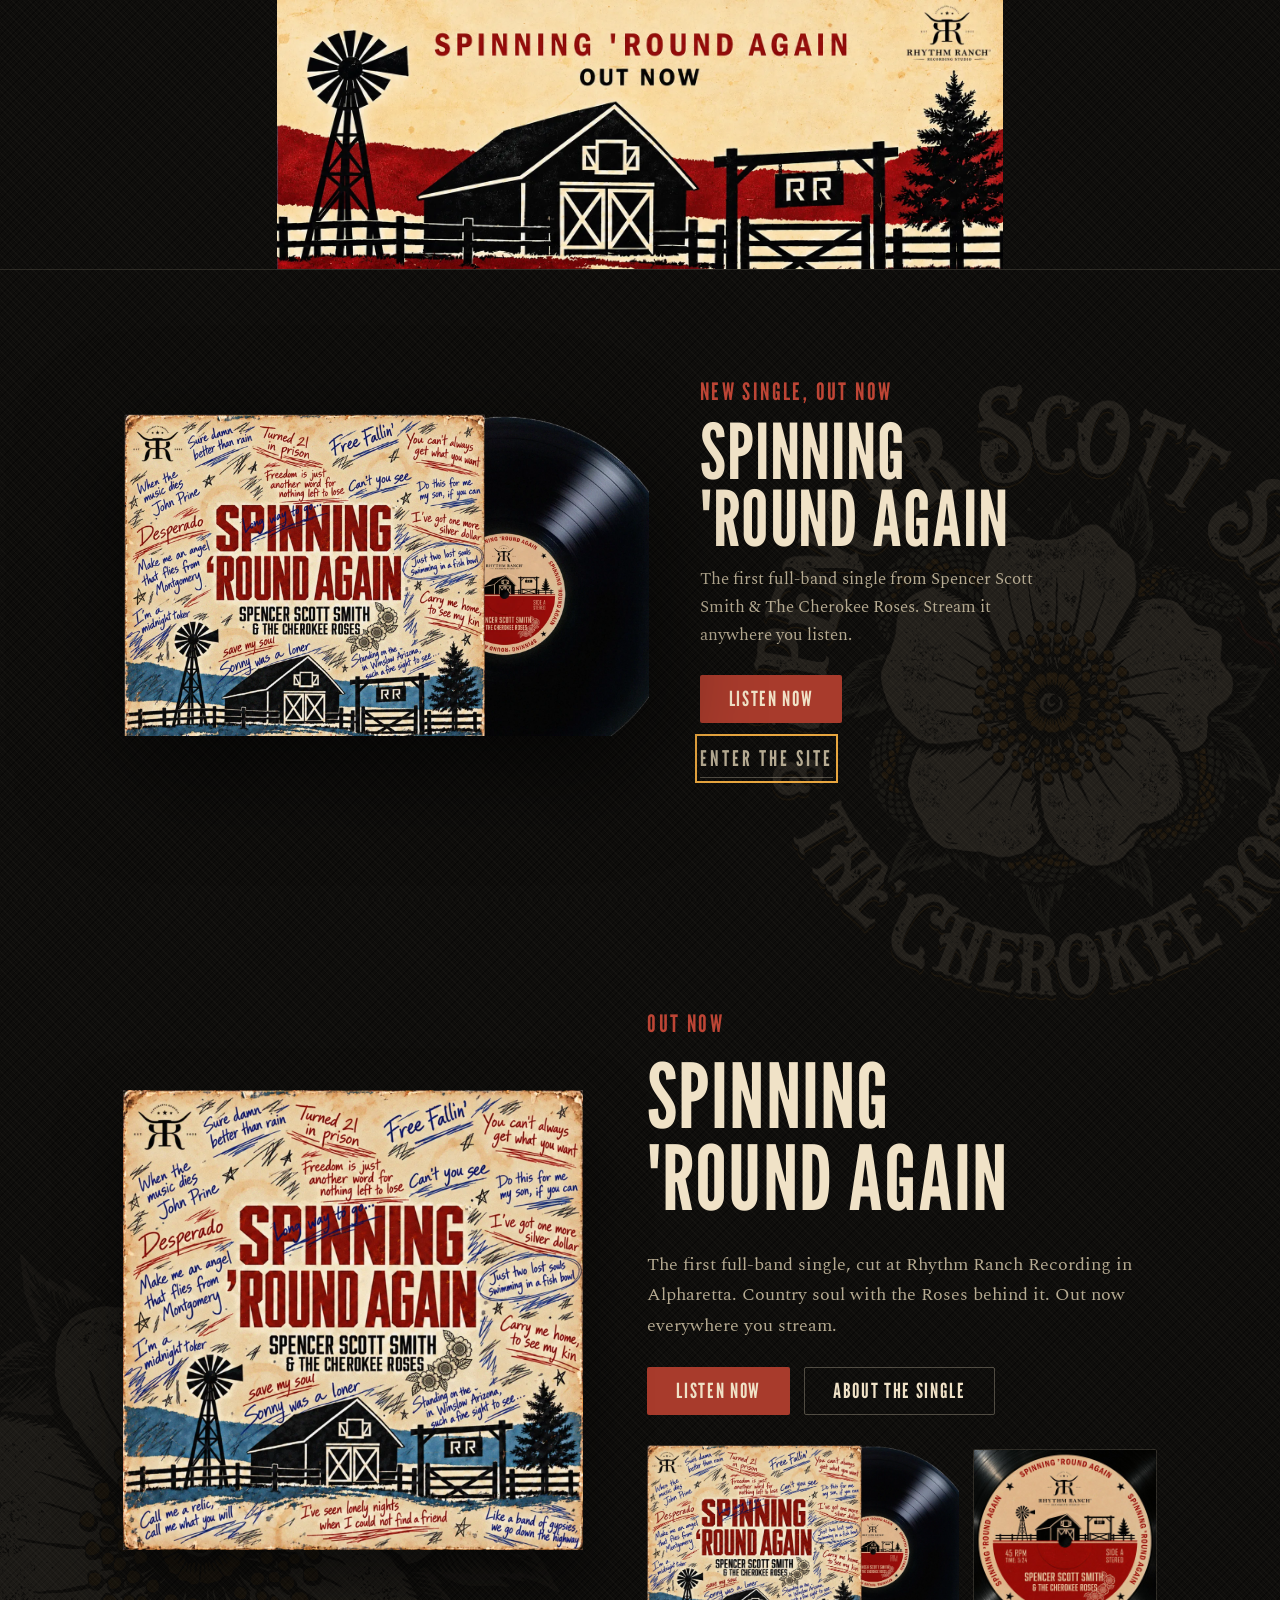
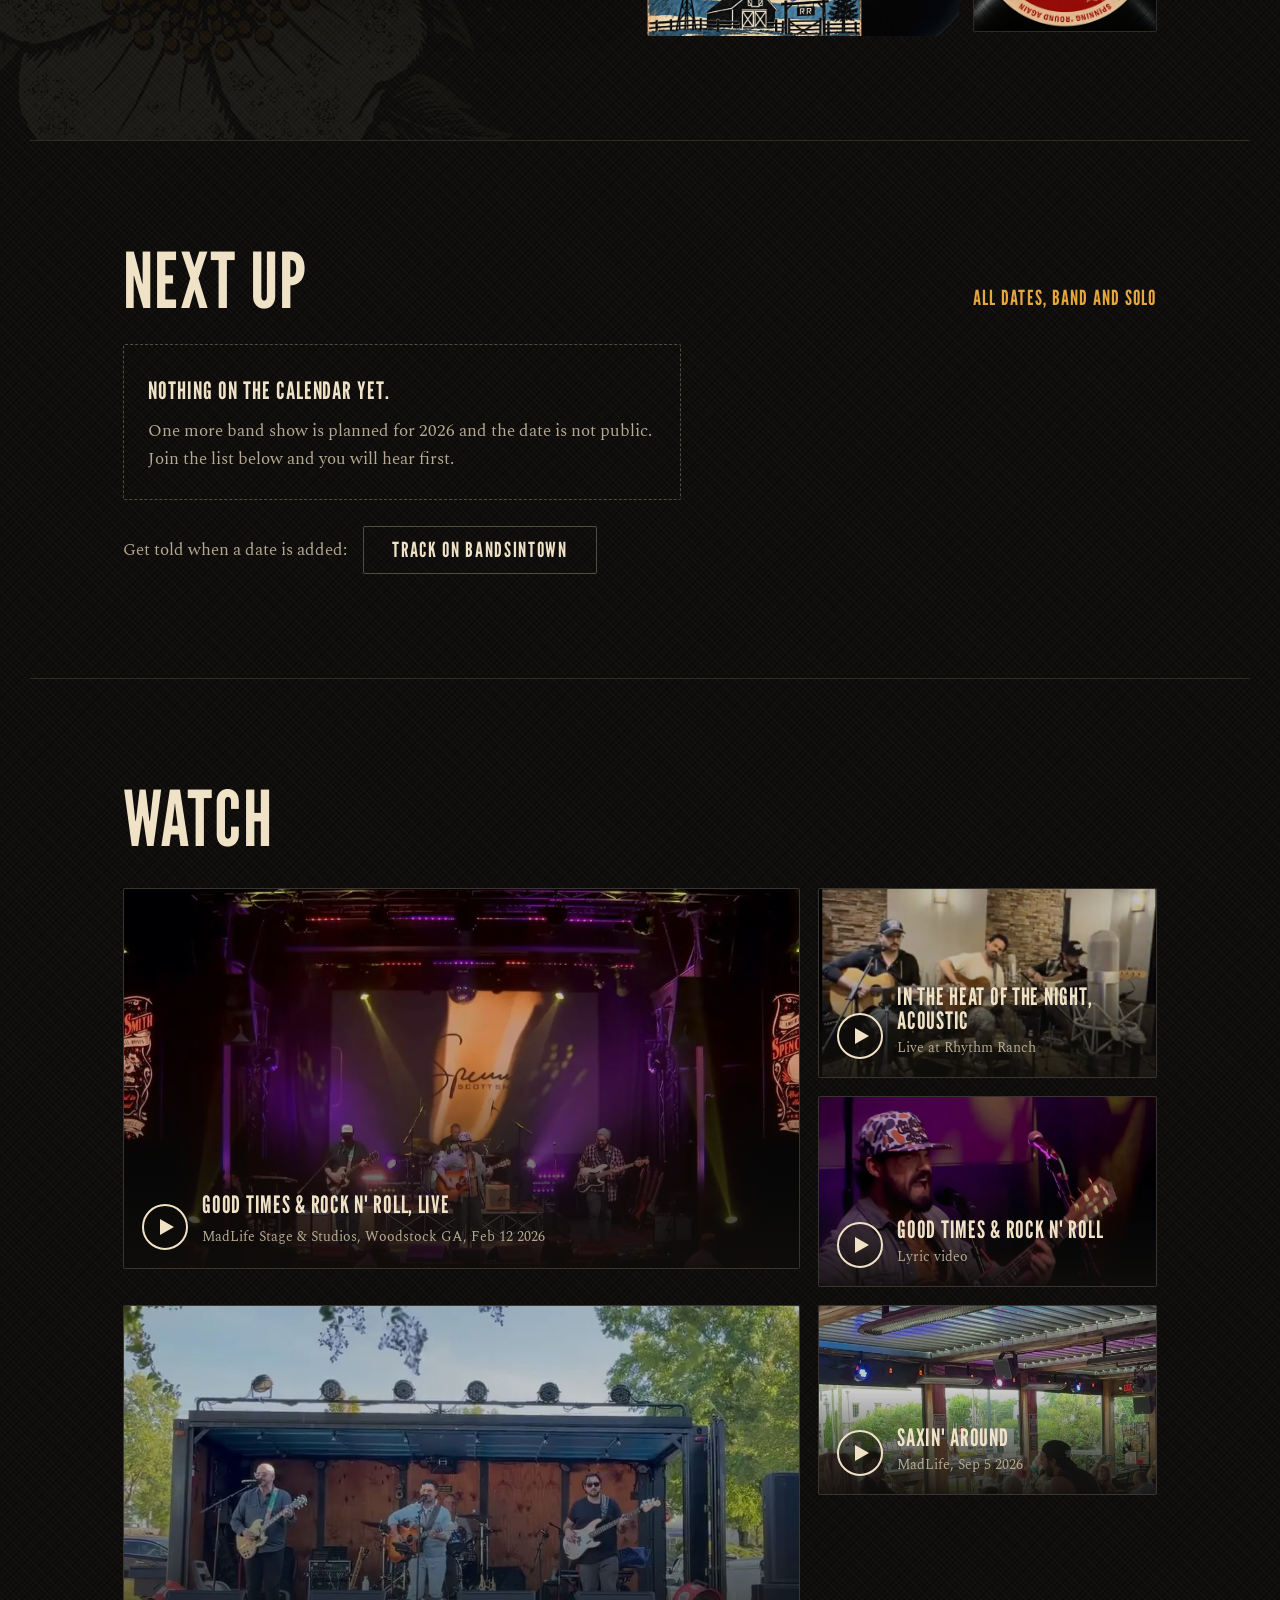
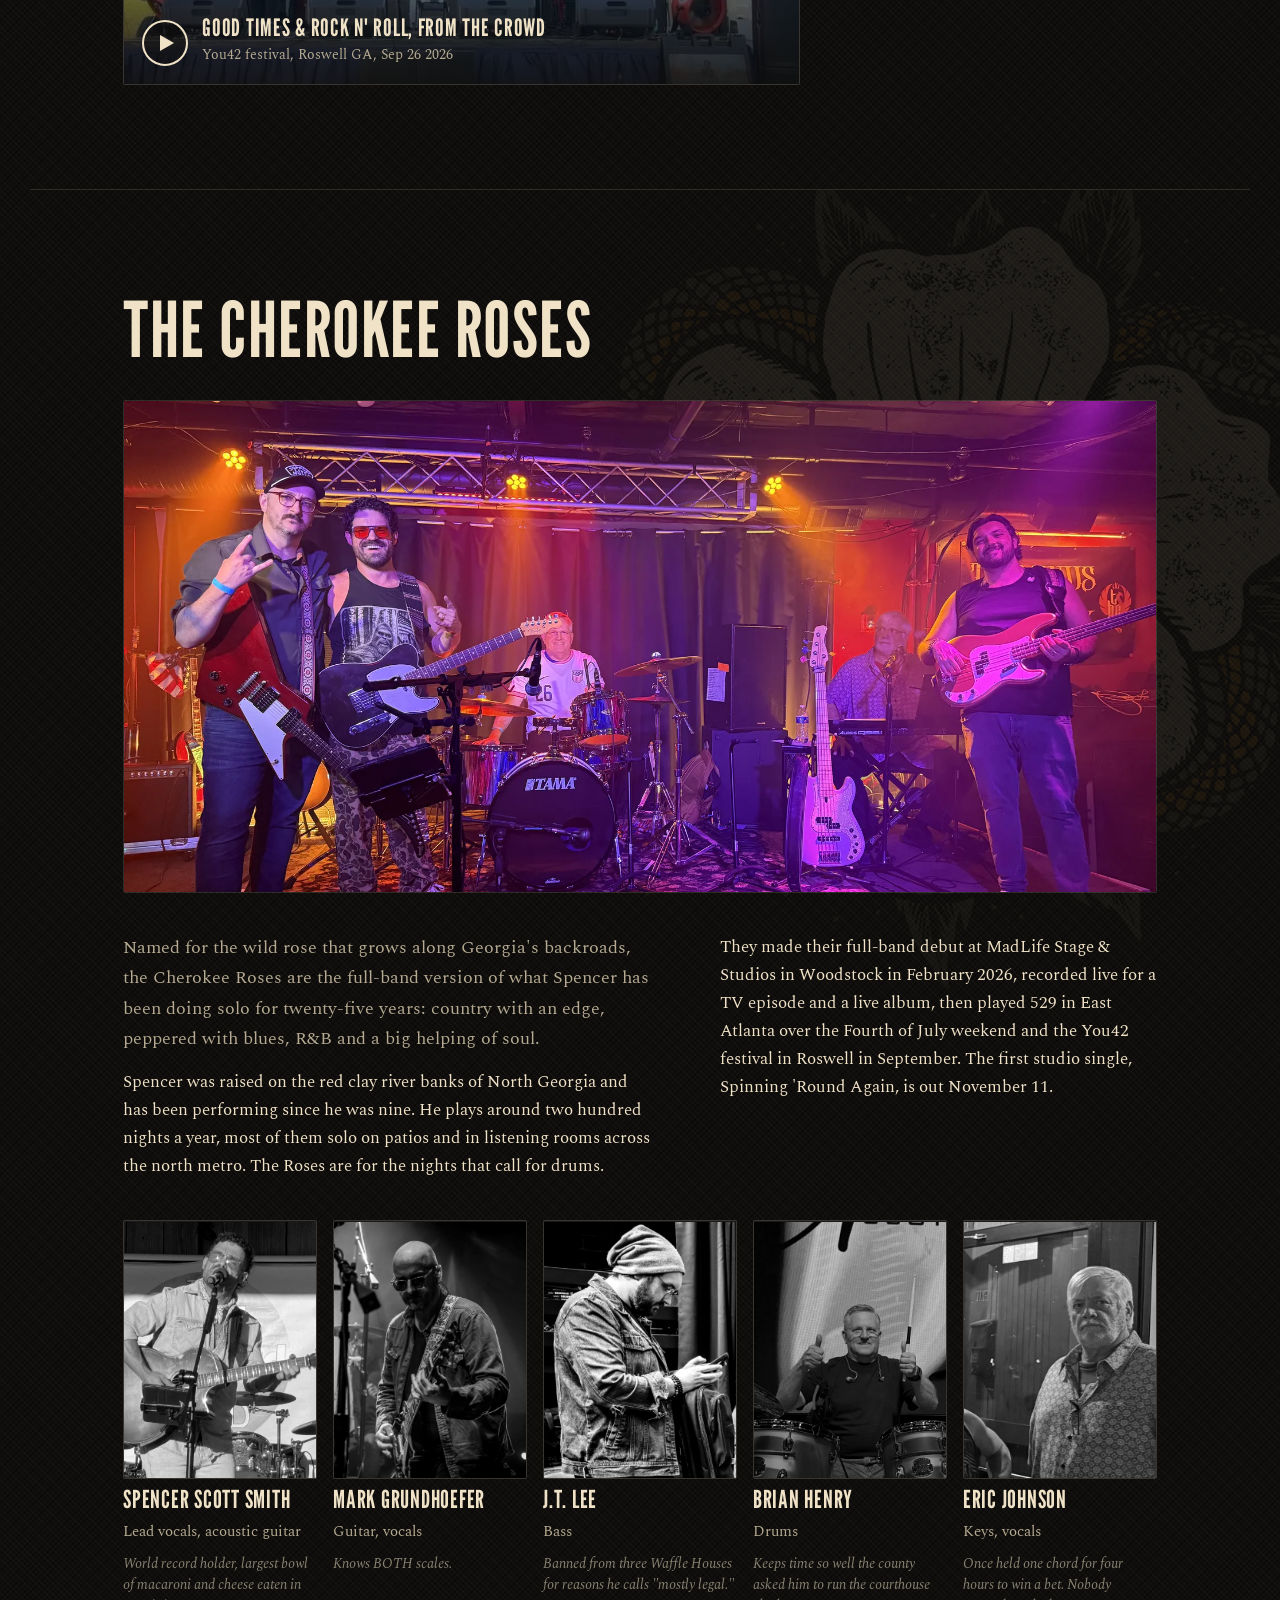
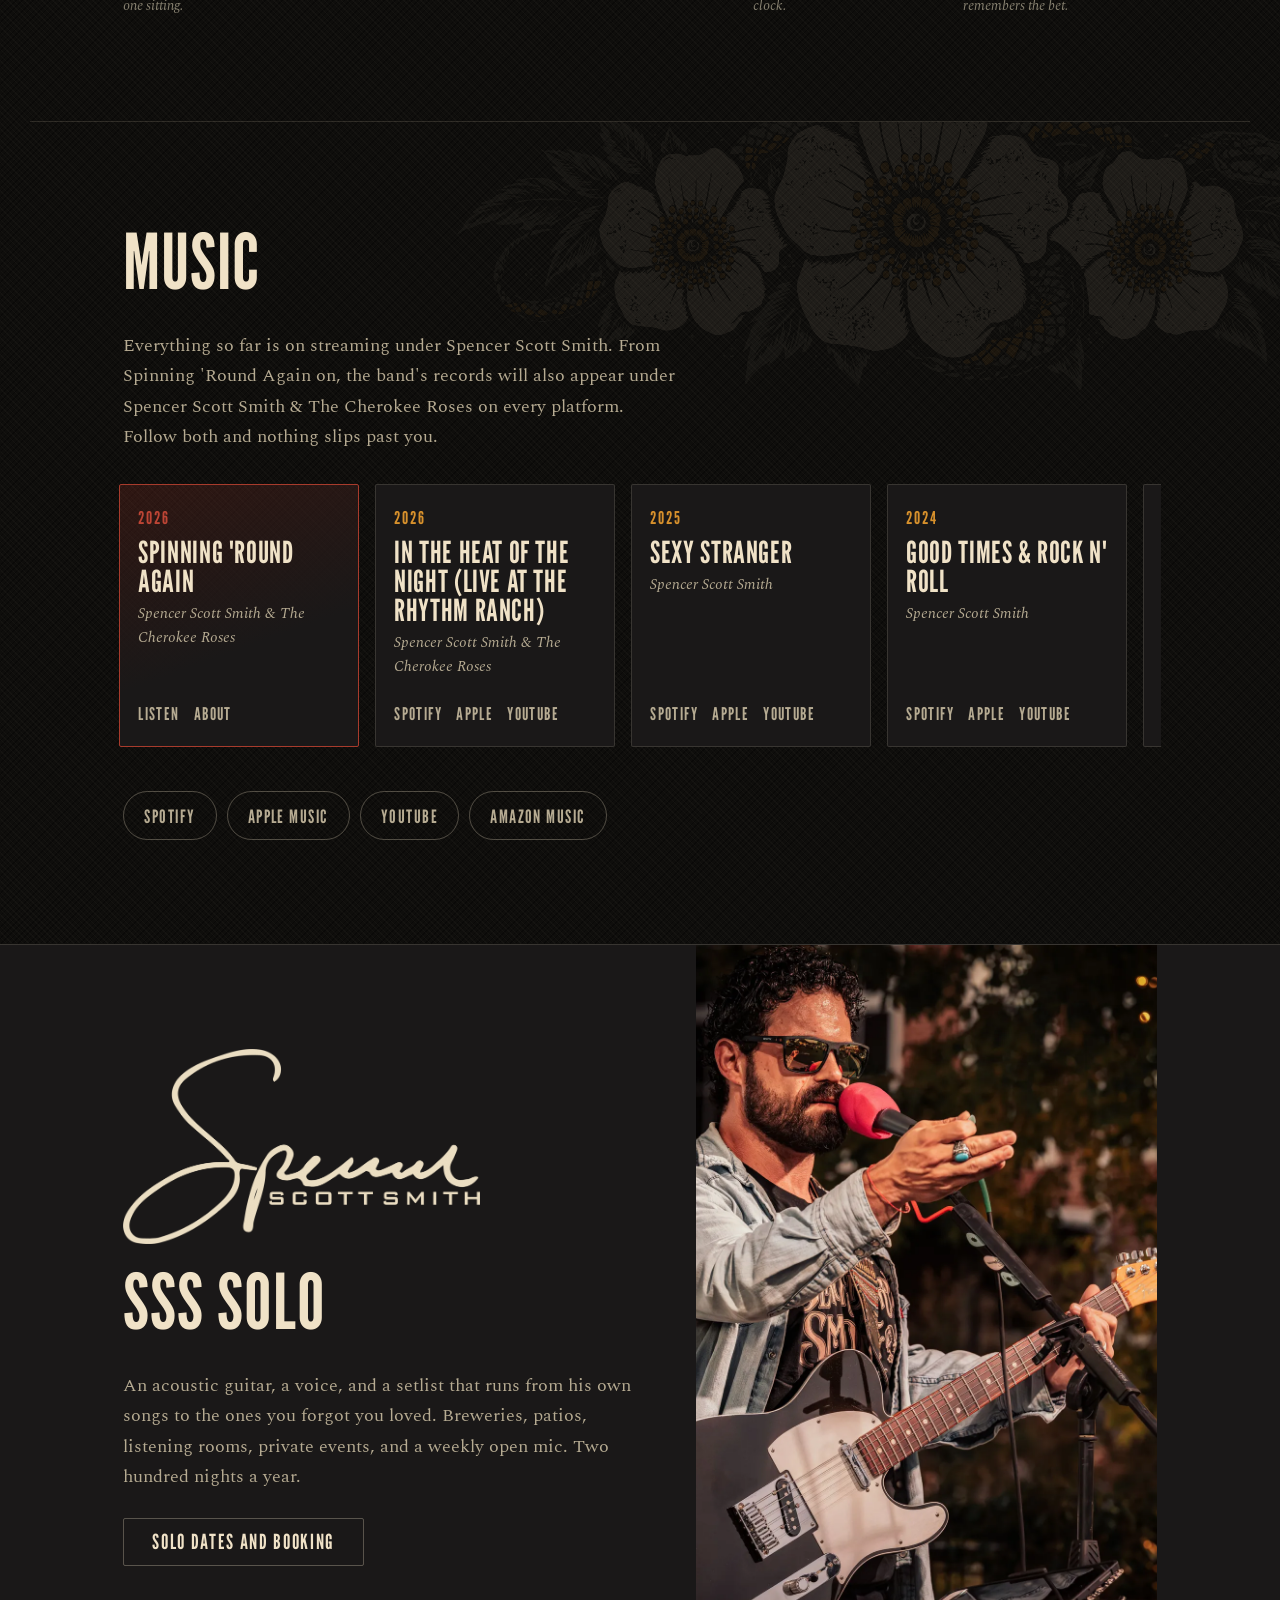
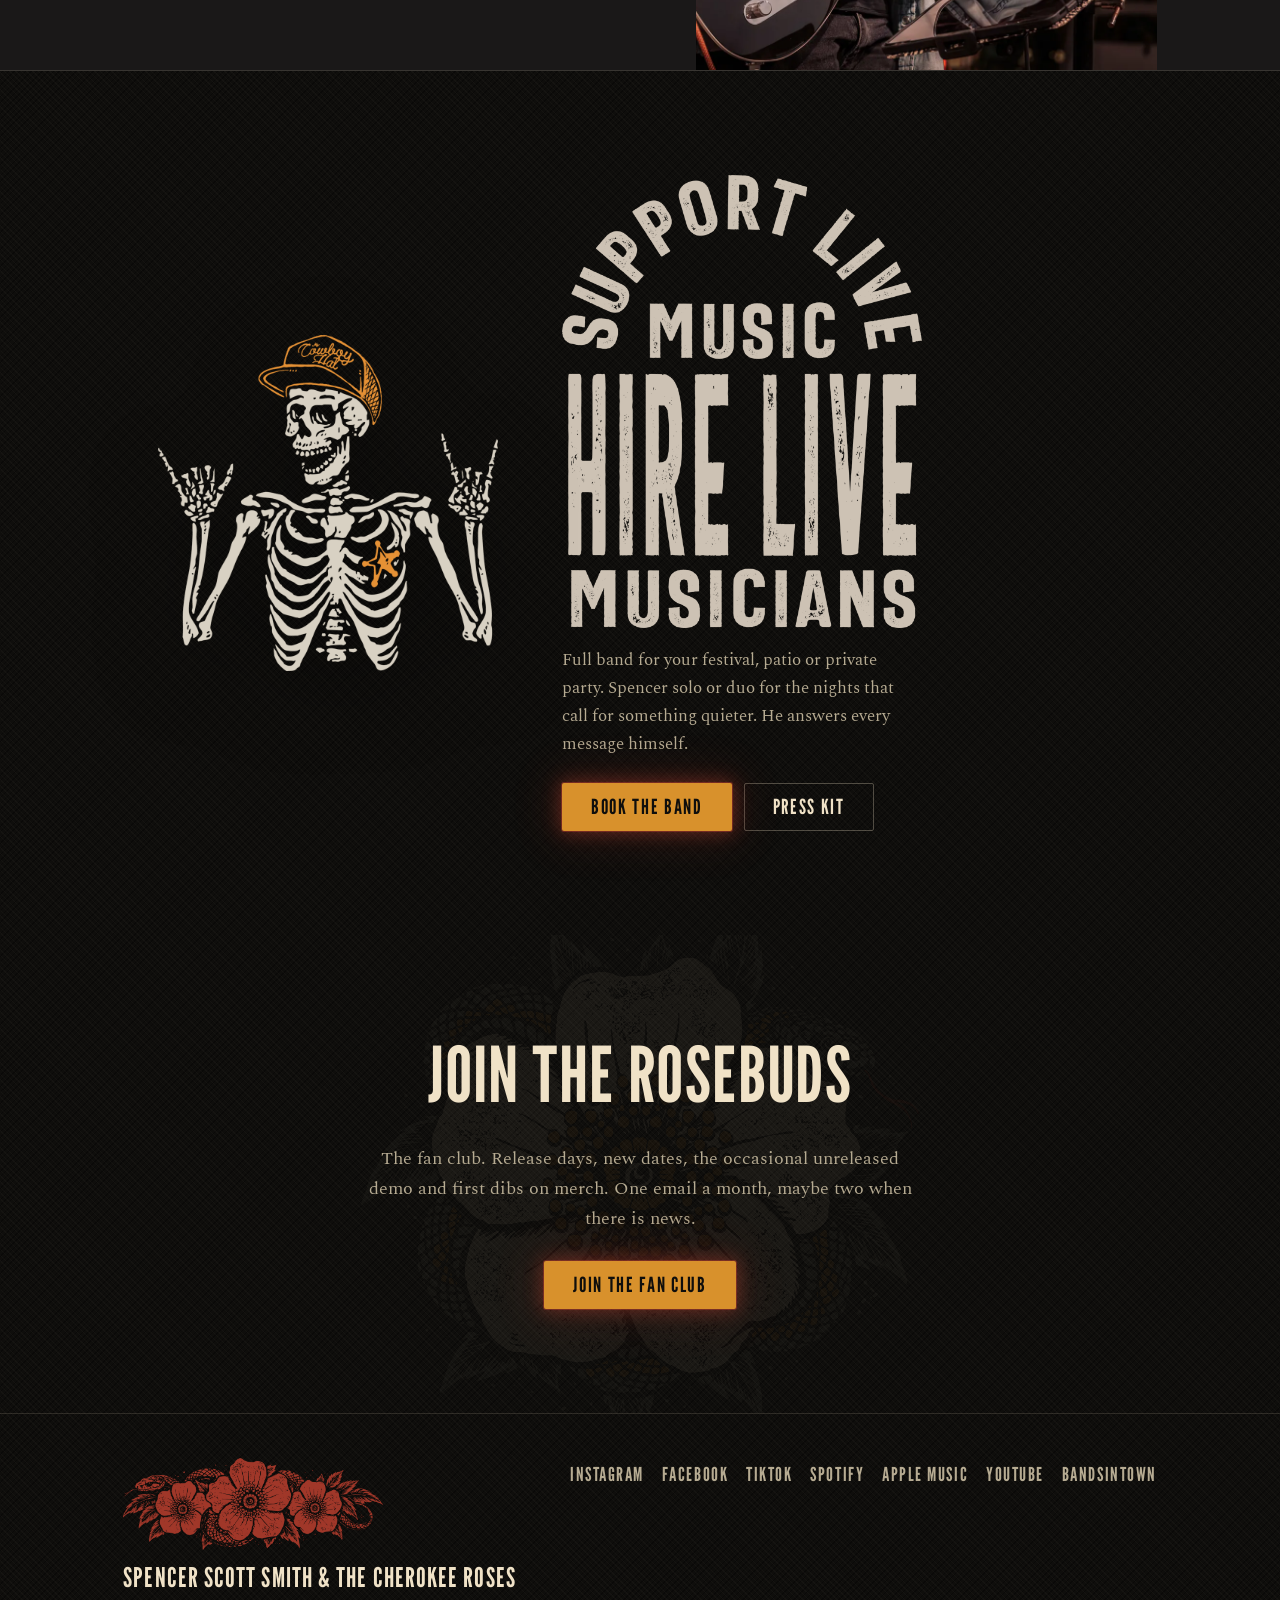
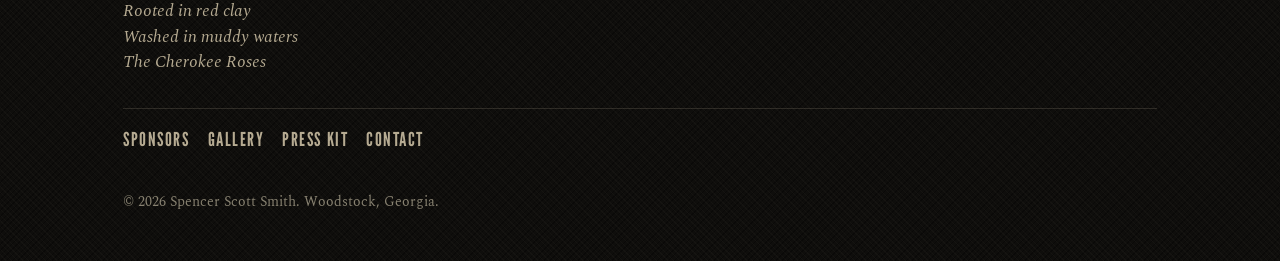
==== commit 40f9912c: "Tagline, from Spencer's Nov 17 message: first line now reads Rooted in red clay (hero, footers on al" ====
--- a/index.html
+++ b/index.html
@@ -8,7 +8,7 @@
 <link rel="canonical" href="https://spencerscottsmith.com/">
 <meta property="og:type" content="website">
 <meta property="og:title" content="Spencer Scott Smith & The Cherokee Roses">
-<meta property="og:description" content="Red clay roots. Washed in muddy waters. The Cherokee Roses. New single Spinning 'Round Again out now.">
+<meta property="og:description" content="Rooted in red clay. Washed in muddy waters. The Cherokee Roses. New single Spinning 'Round Again out now.">
 <meta property="og:url" content="https://spencerscottsmith.com/">
 <meta property="og:image" content="https://spencerscottsmith.com/assets/img/releases/og-spinning-round-again.jpg">
 <meta name="twitter:card" content="summary_large_image">
@@ -114,7 +114,7 @@
   <div class="scrim"></div>
   <div class="wrap">
     <h1 class="in d1"><img src="/assets/img/brand/logotype.svg?v=20261111a" alt="Spencer Scott Smith & The Cherokee Roses" width="1280" height="712" fetchpriority="high"></h1>
-    <p class="tag in d2">Red clay roots<br>Washed in muddy waters<br>The Cherokee Roses</p>
+    <p class="tag in d2">Rooted in red clay<br>Washed in muddy waters<br>The Cherokee Roses</p>
     <div class="ctas in d3">
       <a class="btn btn-primary" href="/spinning-round-again.html">Spinning 'Round Again, out now</a>
       <a class="btn btn-ghost on-photo" href="/shows.html">Shows</a>
@@ -282,7 +282,7 @@
     <div>
       <img class="cluster" src="/assets/img/brand/cluster-snake-red.png" alt="" width="1683" height="596" loading="lazy">
       <div class="fb">Spencer Scott Smith &amp; The Cherokee Roses</div>
-      <div class="ft">Red clay roots<br>Washed in muddy waters<br>The Cherokee Roses</div>
+      <div class="ft">Rooted in red clay<br>Washed in muddy waters<br>The Cherokee Roses</div>
     </div>
     <ul aria-label="Social links">
       <li><a href="https://www.instagram.com/spencerscottsmith_music/" target="_blank" rel="noopener">Instagram</a></li>
